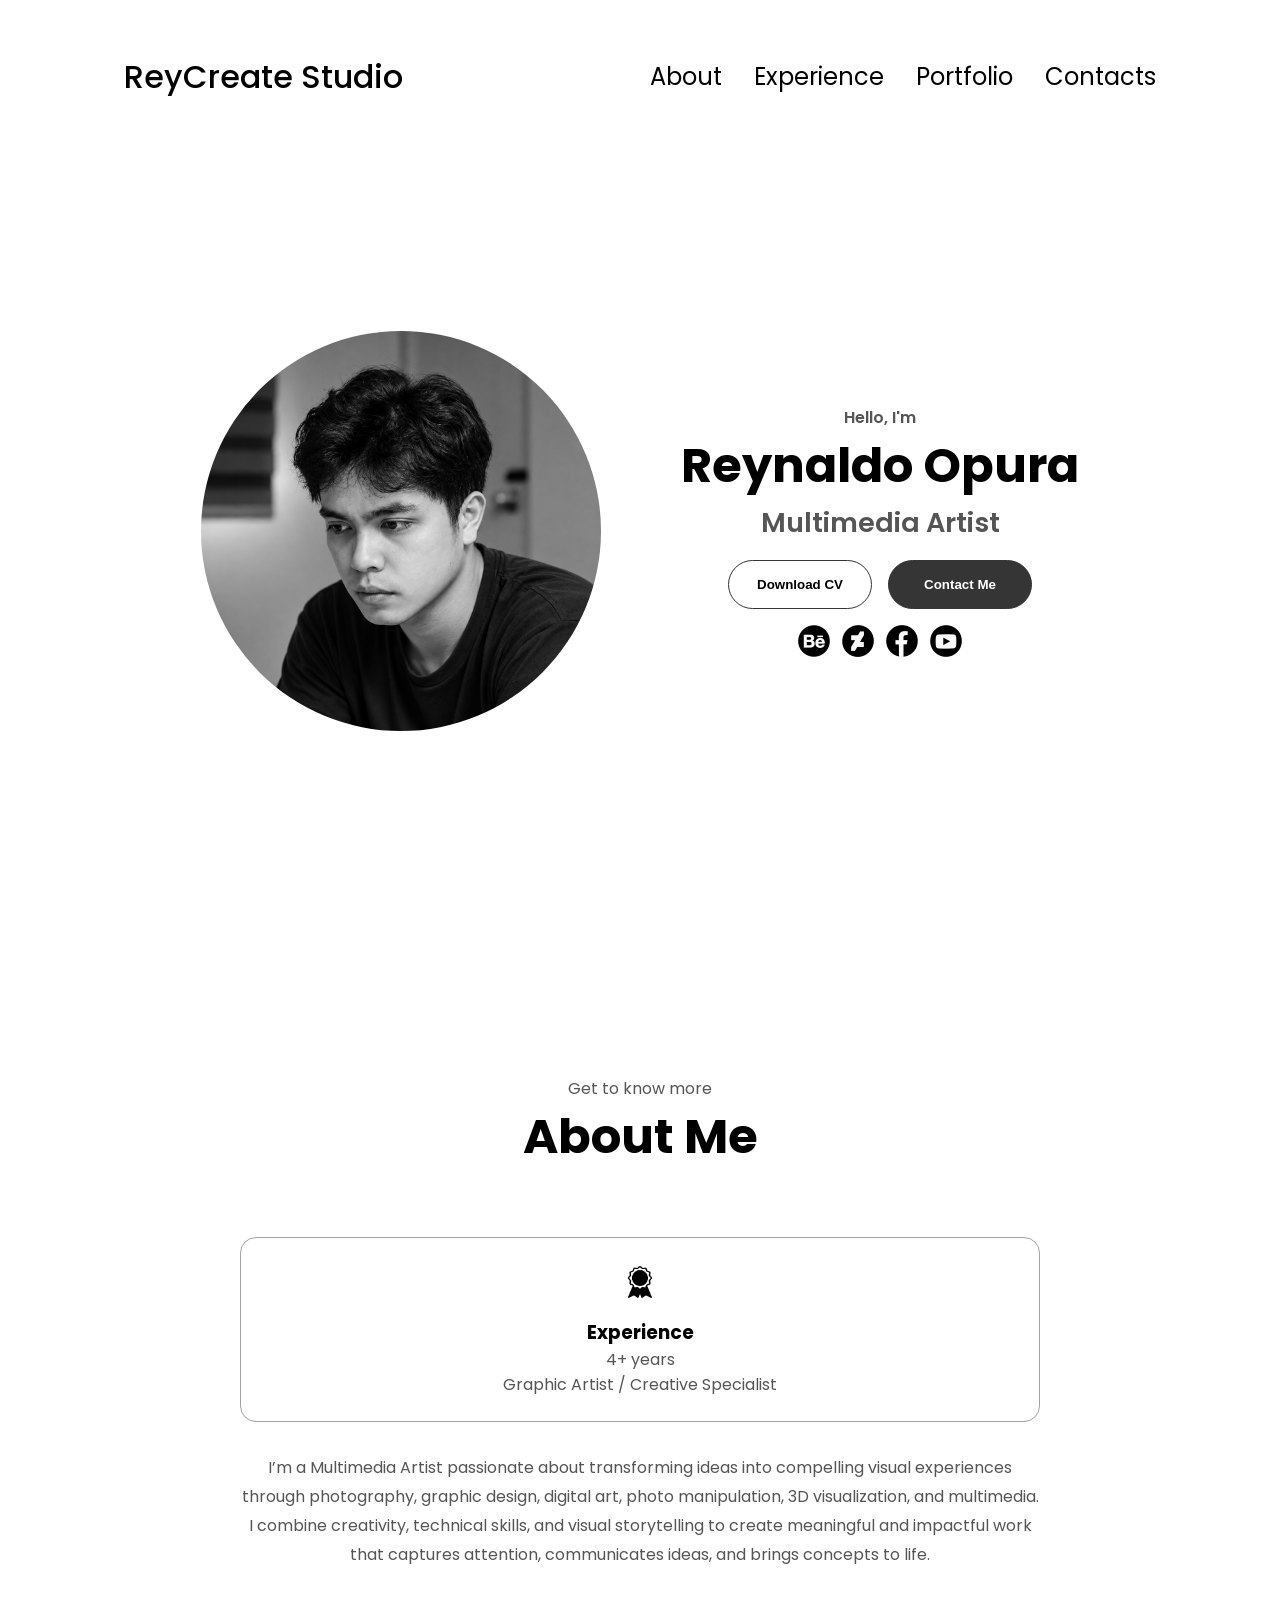
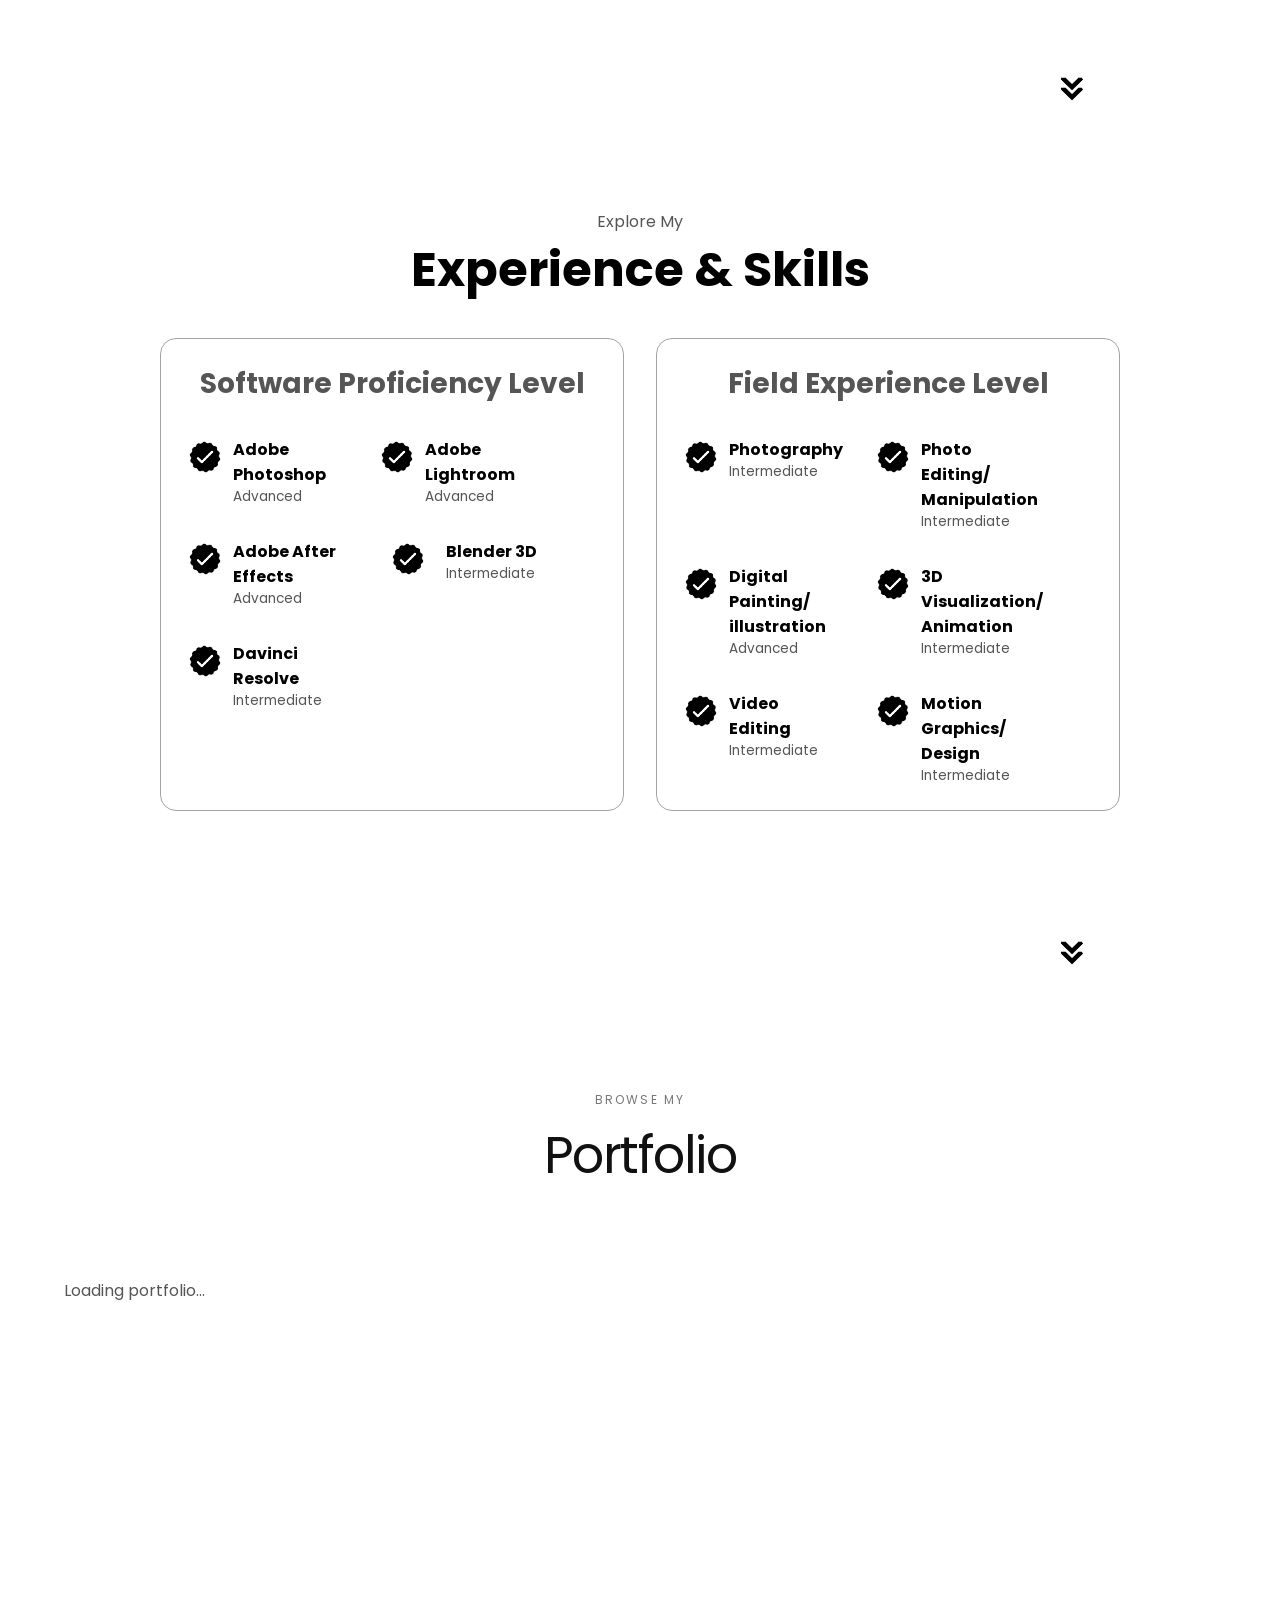
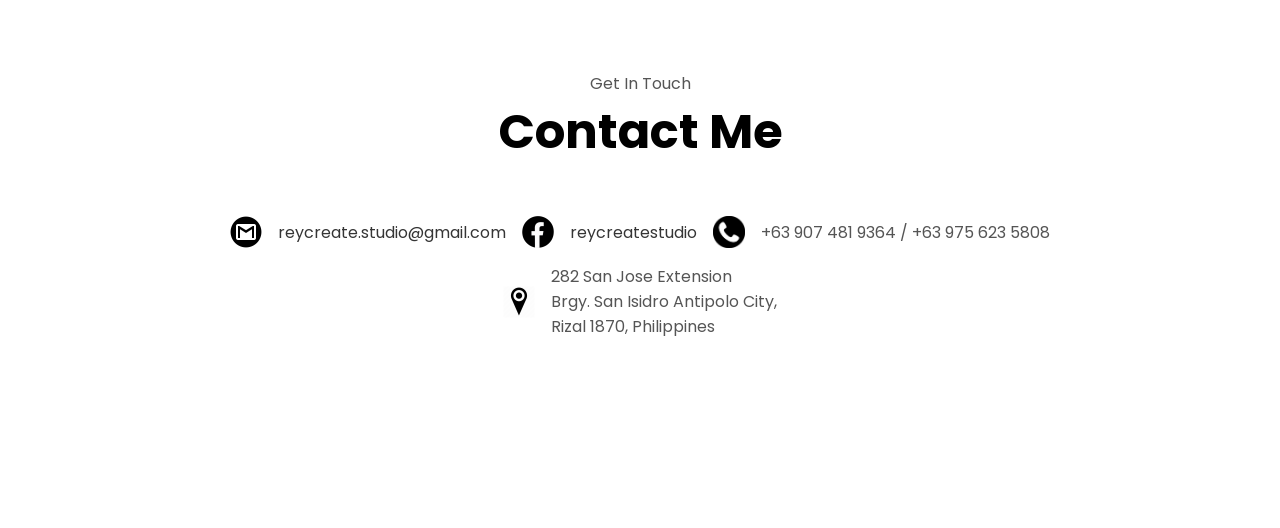
==== index.html @ a1103d97 "update index.html" ====
<!DOCTYPE html><html lang="en"><head>
    <meta charset="UTF-8">
    <meta name="viewport" content="width=device-width, initial-scale=1.0"><title>ReyCreate Studio | Portfolio</title>

<link rel="stylesheet" href="styles.css">
<link rel="stylesheet" href="mediaqueries.css">

</head><body><!-- =========================
     DESKTOP NAVIGATION
     ========================= -->
<nav id="desktop-nav" class="fade-in">

    <div class="logo">ReyCreate Studio</div>

    <div>
        <ul class="nav-links">
            <li><a href="#about">About</a></li>
            <li><a href="#experience">Experience</a></li>
            <li><a href="#portfolio">Portfolio</a></li>
            <li><a href="#contacts">Contacts</a></li>
        </ul>
    </div>

</nav>


<!-- =========================
     MOBILE / HAMBURGER NAV
     ========================= -->
<nav id="hamburger-nav" class="fade-in">

    <div class="logo">ReyCreate Studio</div>

    <div class="hamburger-menu">

        <div class="hamburger-icon" onclick="toggleMenu()">
            <span></span>
            <span></span>
            <span></span>
        </div>

        <div class="menu-links">

            <ul>
                <li>
                    <a href="#about" onclick="toggleMenu()">About</a>
                </li>

                <li>
                    <a href="#experience" onclick="toggleMenu()">Experience</a>
                </li>

                <li>
                    <a href="#portfolio" onclick="toggleMenu()">Portfolio</a>
                </li>

                <li>
                    <a href="#contacts" onclick="toggleMenu()">Contacts</a>
                </li>
            </ul>

        </div>

    </div>

</nav>


<!-- =========================
     PROFILE SECTION
     ========================= -->
<section id="profile" class="fade-in">

    <div class="section__pic-container">

        <img
            src="./Assets/profile-pic3.png"
            alt="Reynaldo Opura Jr. profile picture"
        >

    </div>


    <div class="section__text">

        <p class="section__text__p1">
            Hello, I'm
        </p>

        <h1 class="title">
            Reynaldo Opura
        </h1>

        <p class="section__text__p2">
            Multimedia Artist
        </p>


        <!-- BUTTONS -->
        <div class="btn-container">

            <button
                class="btn btn-color-2"
                onclick="window.open('./Assets/resume-example.pdf', '_blank')"
            >
                Download CV
            </button>

            <button
                class="btn btn-color-1"
                onclick="location.href='#contacts'"
            >
                Contact Me
            </button>

        </div>


        <!-- SOCIAL MEDIA -->
        <div id="socials-container">

            <img
                src="./Assets/behance.png"
                alt="Behance Profile"
                class="icon"
                onclick="window.open('https://www.behance.net/Reycreate', '_blank')"
            >

            <img
                src="./Assets/deviantart.png"
                alt="DeviantArt Profile"
                class="icon"
                onclick="window.open('https://www.deviantart.com/Rey03', '_blank')"
            >

            <img
                src="./Assets/facebook.png"
                alt="Facebook Profile"
                class="icon"
                onclick="window.open('https://www.facebook.com/reycreatephotographycreativedesign/', '_blank')"
            >

            <img
                src="./Assets/youtube.png"
                alt="YouTube Profile"
                class="icon"
                onclick="window.open('https://youtube.com/reycreatearts/', '_blank')"
            >

        </div>

    </div>

</section>


<!-- =========================
     ABOUT SECTION
     ========================= -->
<section id="about" class="fade-in">

    <p class="section__text__p1">
        Get to know more
    </p>

    <h1 class="title">
        About Me
    </h1>


    <div class="about-details-container">

        <!-- EXPERIENCE + SKILLS -->
        <div class="about-containers">

            <!--WORK EXPERIENCE -->
            <div class="details-container">

                <img
                    src="./Assets/experience.png"
                    alt="Experience icon"
                    class="icon"
                >

                <h3>Experience</h3>

                <p>
                    4+ years<br>
                    Graphic Artist / Creative Specialist
                  
                </p>

            </div>


            <!-- SKILLS -->
            <!div class="details-container">

                <!img
                    src="./Assets/education.png"
                    alt="Skills icon"
                    class="icon"
                >

                <!h3></!h3>

                <!p>
                    
                </!p>

            </!div>

        </div>


        <!-- ABOUT DESCRIPTION -->
        <div class="text-container">

            <p>
                I’m a Multimedia Artist passionate about transforming
                ideas into compelling visual experiences through
                photography, graphic design, digital art, photo
                manipulation, 3D visualization, and multimedia.
                I combine creativity, technical skills, and visual
                storytelling to create meaningful and impactful work
                that captures attention, communicates ideas, and brings
                concepts to life.
            </p>

        </div>


    </div>

    <!-- ARROW -->
    <img
        src="./Assets/arrow.png"
        alt="Arrow to next section"
        class="icon arrow"
        onclick="location.href='#experience'"
    >

</section>

<!-- =========================
     EXPERIENCE SECTION
     ========================= -->
<section id="experience" class="fade-in">

    <p class="section__text__p1">Explore My</p>
    <h1 class="title">Experience & Skills </h1>

    <div class="experience-details-container">

        <div class="about-containers">

            <div class="details-container">
                <h2 class="experience-sub-title">
                   Software Proficiency  Level
                </h2>

                <div class="article-container">

                    <article>
                        <img
                            src="./Assets/checkmark.png"
                            alt="Experience icon"
                            class="icon"
                        >

                        <div>
                            <h3>Adobe Photoshop</h3>
                            <p>Advanced</p>
                        </div>
                    </article>

                    <article>
                        <img
                            src="./Assets/checkmark.png"
                            alt="Experience icon"
                            class="icon"
                        >

                        <div>
                            <h3>Adobe Lightroom</h3>
                            <p>Advanced</p>
                        </div>
                    </article>

                    <article>
                        <img
                            src="./Assets/checkmark.png"
                            alt="Experience icon"
                            class="icon"
                        >

                        <div>
                            <h3>Adobe After Effects</h3>
                            <p>Advanced</p>
                        </div>
                    </article>

                    <article>
                        <img
                            src="./Assets/checkmark.png"
                            alt="Experience icon"
                            class="icon"
                        >

                        <div>
                            <h3>Blender 3D</h3>
                            <p>Intermediate</p>
                        </div>
                    </article>

                  <article>
                        <img
                            src="./Assets/checkmark.png"
                            alt="Experience icon"
                            class="icon"
                        >

                        <div>
                            <h3>Davinci Resolve</h3>
                            <p>Intermediate</p>
                        </div>
                    </article>

                </div>
            </div>


            <div class="details-container">
                <h2 class="experience-sub-title">
                    Field Experience Level
                </h2>

                <div class="article-container">

                    <article>
                        <img
                            src="./Assets/checkmark.png"
                            alt="Experience icon"
                            class="icon"
                        >

                        <div>
                            <h3>Photography</h3>
                            <p>Intermediate</p>
                        </div>
                    </article>

                    <article>
                        <img
                            src="./Assets/checkmark.png"
                            alt="Experience icon"
                            class="icon"
                        >

                        <div>
                            <h3>Photo Editing/ Manipulation</h3>
                            <p>Intermediate</p>
                        </div>
                    </article>

                    <article>
                        <img
                            src="./Assets/checkmark.png"
                            alt="Experience icon"
                            class="icon"
                        >

                        <div>
                            <h3>Digital Painting/ illustration</h3>
                            <p>Advanced</p>
                        </div>
                    </article>

                    <article>
                        <img
                            src="./Assets/checkmark.png"
                            alt="Experience icon"
                            class="icon"
                        >

                        <div>
                            <h3>3D Visualization/ Animation</h3>
                            <p>Intermediate</p>
                        </div>
                    </article>
                     <article>
                        <img
                            src="./Assets/checkmark.png"
                            alt="Experience icon"
                            class="icon"
                        >

                        <div>
                            <h3>Video Editing</h3>
                            <p>Intermediate</p>
                        </div>
                    </article>
                    <article>
                        <img
                            src="./Assets/checkmark.png"
                            alt="Experience icon"
                            class="icon"
                        >

                        <div>
                            <h3>Motion Graphics/ Design</h3>
                            <p>Intermediate</p>
                        </div>
                    </article>

                  

                </div>
            </div>

        </div>

    </div>

    <img
        src="./Assets/arrow.png"
        alt="Arrow icon"
        class="icon arrow"
        onclick="location.href='./#portfolio'"
    >

</section>

<!-- =========================
     PORTFOLIO SECTION
     ========================= -->

<section id="portfolio" class="fade-in">

    <p class="section__text__p1">Browse My</p>

    <h1 class="title">Portfolio</h1>

    <div
        id="portfolio-breadcrumb"
        class="portfolio-breadcrumb"
    ></div>

    <button
        id="portfolio-back"
        class="portfolio-back"
        type="button"
        hidden
    >
        ← Back
    </button>

    <div
        id="portfolio-grid"
        class="portfolio-grid"
    >

        <p>Loading portfolio...</p>

    </div>

</section>

<!-- =========================
     CONTACT SECTION
     ========================= -->
<section id="contacts" class="contact-section fade-in">

    <p class="section__text__p1">
        Get In Touch
    </p>

    <h1 class="title">
        Contact Me
    </h1>

    <div class="contact-info-upper-container">

        <div class="contact-info-container">

            <img
                src="./Assets/email.png"
                alt="Email icon"
                class="icon contact-icon"
            >

            <p>
                <a href="reycreate.studio@gmail.com">
                    reycreate.studio@gmail.com
                </a>
            </p>

        </div>


        <div class="contact-info-container">

            <img
                src="./Assets/facebook.png"
                alt="Facebook icon"
                class="icon contact-icon"
            >

            <p>
                <a
                    href="https://www.facebook.com/reycreatephotographycreativedesign/"
                    target="_blank"
                >
                    reycreatestudio
                </a>
            </p>

        </div>

        <div class="contact-info-container">

            <img
                src="./Assets/telephone.png"
                alt="Phone icon"
                class="icon contact-icon"
            >

            <p> +63 907 481 9364 / +63 975 623 5808 </p>

        </div>
        <div class="contact-info-container">

            <img
                src="./Assets/location.png"
                alt="location icon"
                class="icon contact-icon"
            >

            <p> 282 San Jose Extension <br/> Brgy. San Isidro Antipolo City,<br/>
                Rizal 1870, Philippines </p>

        </div>

    </div>

</section>

<!-- =========================
     PORTFOLIO LIGHTBOX
     ========================= -->
<div id="portfolio-lightbox" class="portfolio-lightbox">
   <button
    class="lightbox-close"
    aria-label="Close"
    onclick="closeLightbox()">
    &times;
</button>

<button
    class="lightbox-prev"
    aria-label="Previous image"
    onclick="changeLightboxImage(-1)">
    &#10094;
</button>

<div class="lightbox-content">

    <img
        id="lightbox-image"
        src=""
        alt=""
    >

    <div class="lightbox-caption">

        <h3 id="lightbox-title"></h3>

        <p id="lightbox-description"></p>

    </div>

</div>

<button
    class="lightbox-next"
    aria-label="Next image"
    onclick="changeLightboxImage(1)">
    &#10095;
</button>

</div>    
  

<script src="script.js"></script>
<script type="module" src="./portfolio.js"></script>


</body></html>
---- styles.css ----
/* =========================================================
   REYCREATE STUDIO
   MAIN STYLESHEET
   MINIMALIST PHOTOGRAPHY PORTFOLIO
   ========================================================= */


/* =========================================================
   GENERAL
   ========================================================= */

@import url('https://fonts.googleapis.com/css2?family=Poppins:wght@300;400;500;500;600&display=swap');

* {
    margin: 0;
    padding: 0;
    box-sizing: border-box;
}

html {
    scroll-behavior: smooth;
}

body {
    font-family: "Poppins", sans-serif;
    background: #ffffff;
    color: #000000;
}

body.lightbox-open {
    overflow: hidden;
}

p {
    color: rgb(85, 85, 85);
}

a {
    color: #000000;
    text-decoration: none;
}

a:hover {
    color: grey;
    text-decoration: underline;
    text-underline-offset: 0.5rem;
    text-decoration-color: rgb(181, 181, 181);
}

a,
.btn {
    transition: all 300ms ease;
}


/* =========================================================
   NAVIGATION
   ========================================================= */

nav,
.nav-links {
    display: flex;
}

nav {
    justify-content: space-around;
    align-items: center;
    height: 17vh;
}

.logo {
    font-size: 2rem;
    font-weight: 500;
    cursor: default;
}

.nav-links {
    gap: 2rem;
    list-style: none;
    font-size: 1.5rem;
}


/* =========================================================
   HAMBURGER NAVIGATION
   ========================================================= */

#hamburger-nav {
    display: none;
}

.hamburger-menu {
    position: relative;
    display: inline-block;
}

.hamburger-icon {
    display: flex;
    flex-direction: column;
    justify-content: space-between;

    width: 30px;
    height: 24px;

    cursor: pointer;
}

.hamburger-icon span {
    width: 100%;
    height: 2px;

    background-color: #000000;

    transition: all 0.3s ease-in-out;
}


/* =========================================================
   HAMBURGER MENU
   ========================================================= */

.menu-links {
    position: absolute;

    top: 100%;
    right: 0;

    width: 200px;
    max-height: 0;

    overflow: hidden;

    background-color: #ffffff;

    border-radius: 10px;

    transition: max-height 0.3s ease-in-out;

    z-index: 1000;
}

.menu-links.open {
    max-height: 400px;
}

.menu-links ul {
    list-style: none;

    margin: 0;
    padding: 10px 0;
}

.menu-links li {
    list-style: none;
}

.menu-links a {
    display: block;

    padding: 12px 20px;

    text-align: center;

    font-size: 1.2rem;

    color: #000000;
}

.menu-links a:hover {
    background-color: rgb(245, 245, 245);
}


/* =========================================================
   HAMBURGER ANIMATION
   ========================================================= */

.hamburger-icon.open span:first-child {
    transform: rotate(45deg) translate(7px, 7px);
}

.hamburger-icon.open span:nth-child(2) {
    opacity: 0;
}

.hamburger-icon.open span:last-child {
    transform: rotate(-45deg) translate(7px, -7px);
}


/* =========================================================
   SECTIONS
   ========================================================= */

section {
    position: relative;

    padding-top: 4vh;

    min-height: 96vh;

    margin: 0 10rem;

    box-sizing: border-box;
}


/* =========================================================
   PROFILE
   ========================================================= */

#profile {
    display: flex;

    justify-content: center;
    align-items: center;

    gap: 5rem;

    min-height: 80vh;
}

.section__pic-container {
    display: flex;

    align-items: center;
    justify-content: center;
}

.section__pic-container img {
    width: 400px;
    height: 400px;

    object-fit: cover;

    border-radius: 50%;
}

.section__text {
    align-self: center;

    text-align: center;
}

.section__text p {
    font-weight: 600;
}

.section__text__p1 {
    text-align: center;
}

.section__text__p2 {
    font-size: 1.7rem;

    margin-bottom: 1rem;
}

.title {
    font-size: 3rem;

    text-align: center;
}


/* =========================================================
   BUTTONS
   ========================================================= */

.btn-container {
    display: flex;

    justify-content: center;

    gap: 1rem;

    margin-top: 1rem;
}

.btn {
    font-weight: 600;

    padding: 1rem;

    width: 9rem;

    border-radius: 2rem;

    cursor: pointer;

    border: rgb(53, 53, 53) 0.1rem solid;

    transition: all 300ms ease;
}

.btn-color-1 {
    background: rgb(53, 53, 53);

    color: #ffffff;
}

.btn-color-1:hover {
    background: #000000;
}

.btn-color-2 {
    background: #ffffff;

    color: #000000;
}

.btn-color-2:hover {
    background: rgb(53, 53, 53);

    color: #ffffff;

    border-color: rgb(53, 53, 53);
}


/* =========================================================
   SOCIAL MEDIA
   ========================================================= */

#socials-container {
    display: flex;

    justify-content: center;
    align-items: center;

    gap: 0.75rem;

    margin-top: 1rem;
}

#socials-container .icon {
    cursor: pointer;

    transition:
        transform 0.3s ease,
        opacity 0.3s ease;
}

#socials-container .icon:hover {
    transform: scale(1.15);

    opacity: 0.7;
}

.icon {
    cursor: pointer;

    height: 2rem;

    width: auto;
}


/* =========================================================
   ABOUT
   ========================================================= */

#about {
    display: flex;

    flex-direction: column;

    justify-content: center;

    min-height: 96vh;
}

.about-details-container {
    display: flex;

    justify-content: center;

    flex-direction: column;

    max-width: 900px;

    margin: 2rem auto 0;
}

.about-containers {
    display: flex;

    gap: 2rem;

    margin-top: 2rem;
    margin-bottom: 2rem;
}


/* =========================================================
   ABOUT CARDS
   ========================================================= */

.details-container {
    flex: 1;

    padding: 1.5rem;

    background: #ffffff;

    border: 0.1rem solid rgb(163, 163, 163);

    border-radius: 1rem;

    text-align: center;

    transition: transform 0.3s ease;
}

.details-container:hover {
    transform: translateY(-5px);
}


/* =========================================================
   ABOUT ICONS
   ========================================================= */

.about-containers
.details-container
.icon {
    display: block;

    width: 2.5rem;
    height: 2.5rem;

    object-fit: contain;

    margin: 0 auto 1rem;
}


/* =========================================================
   ABOUT TEXT
   ========================================================= */

.text-container {
    text-align: center;

    line-height: 1.8;

    max-width: 800px;

    margin: 0 auto;
}


/* =========================================================
   ARROW
   ========================================================= */

.arrow {
    position: absolute;

    right: 2rem;
    bottom: 2rem;
}


/* =========================================================
   SCROLL FADE-IN
   ========================================================= */

.fade-in {
    opacity: 0;

    transform: translateY(30px);

    transition:
        opacity 0.8s ease,
        transform 0.8s ease;
}

.fade-in.show {
    opacity: 1;

    transform: translateY(0);
}


/* =========================================================
   PORTFOLIO
   ========================================================= */

#portfolio {
    position: relative;

    width: 100%;
    max-width: 1200px;

    min-height: auto;

    margin: 0 auto;

    padding:
        90px
        24px
        120px;
}


/* =========================================================
   PORTFOLIO TITLE
   ========================================================= */

#portfolio .section__text__p1 {
    margin-bottom: 8px;

    font-size: 0.75rem;
    font-weight: 400;

    letter-spacing: 0.18em;

    text-transform: uppercase;

    color: #777777;

    text-align: center;
}

#portfolio .title {
    margin-bottom: 35px;

    font-size: clamp(2rem, 5vw, 3.2rem);

    font-weight: 400;

    letter-spacing: -0.03em;

    color: #111111;

    text-align: center;
}


/* =========================================================
   BREADCRUMB
   ========================================================= */

.portfolio-breadcrumb {
    display: flex;

    justify-content: center;
    align-items: center;

    flex-wrap: wrap;

    gap: 8px;

    width: 100%;

    min-height: 24px;

    margin: 0 auto 25px;

    font-size: 0.72rem;

    font-weight: 400;

    letter-spacing: 0.08em;

    text-transform: uppercase;

    color: #888888;

    text-align: center;
}

.portfolio-breadcrumb button {
    padding: 0;

    border: none;

    background: transparent;

    font-family: inherit;

    font-size: inherit;

    color: #888888;

    cursor: pointer;

    transition: color 0.25s ease;
}

.portfolio-breadcrumb button:hover {
    color: #111111;
}

.portfolio-breadcrumb-item {
    color: #888888;
}

.portfolio-breadcrumb-item.active {
    color: #111111;
}

.portfolio-breadcrumb-separator {
    color: #cccccc;
}


/* =========================================================
   BACK BUTTON
   ========================================================= */

.portfolio-back {
    display: block;

    margin: 0 auto 30px;

    padding: 0;

    border: none;

    background: transparent;

    font-family: inherit;

    font-size: 0.75rem;

    font-weight: 400;

    letter-spacing: 0.08em;

    text-transform: uppercase;

    color: #555555;

    cursor: pointer;

    transition:
        color 0.25s ease,
        transform 0.25s ease;
}

.portfolio-back:hover {
    color: #111111;

    transform: translateX(-4px);
}

.portfolio-back[hidden] {
    display: none;
}


/* =========================================================
   PORTFOLIO GRID CONTAINER
   ========================================================= */

#portfolio-grid {
    width: 100%;

    min-height: 100px;
}


/* =========================================================
   CATEGORY GRID
   ========================================================= */

.portfolio-category-view {
    display: grid;

    grid-template-columns:
        repeat(2, minmax(0, 1fr));

    gap: 24px;

    width: 100%;
}


/* =========================================================
   CATEGORY CARD
   ========================================================= */

.portfolio-category-card {
    position: relative;

    width: 100%;

    overflow: hidden;

    background: #f3f3f3;

    cursor: pointer;

    outline: none;
}

.portfolio-category-card:focus-visible {
    outline: 2px solid #111111;

    outline-offset: 4px;
}


/* =========================================================
   CATEGORY IMAGE
   ========================================================= */

.portfolio-category-image {
    position: relative;

    width: 100%;

    aspect-ratio: 4 / 3;

    overflow: hidden;

    background: #f2f2f2;
}

.portfolio-category-image img {
    display: block;

    width: 100%;
    height: 100%;

    object-fit: cover;

    transition:
        transform 0.7s cubic-bezier(0.2, 0.65, 0.3, 1);
}

.portfolio-category-card:hover
.portfolio-category-image img {
    transform: scale(1.035);
}


/* =========================================================
   CATEGORY OVERLAY
   ========================================================= */

.portfolio-category-overlay {
    position: absolute;

    inset: 0;

    background:
        linear-gradient(
            to top,
            rgba(0, 0, 0, 0.65),
            rgba(0, 0, 0, 0.08) 60%,
            transparent
        );

    pointer-events: none;
}


/* =========================================================
   CATEGORY INFORMATION
   ========================================================= */

.portfolio-category-info {
    position: absolute;

    left: 0;
    right: 0;
    bottom: 0;

    padding: 25px;

    color: #ffffff;

    z-index: 2;
}

.portfolio-category-info h2 {
    margin: 0 0 6px;

    font-size:
        clamp(
            1.25rem,
            2.5vw,
            1.7rem
        );

    font-weight: 400;

    line-height: 1.2;

    letter-spacing: -0.02em;

    color: #ffffff;
}

.portfolio-category-info p {
    max-width: 600px;

    margin: 0 0 7px;

    font-size: 0.78rem;

    font-weight: 300;

    line-height: 1.5;

    color: rgba(255,255,255,0.88);
}

.portfolio-category-count {
    display: inline-block;

    font-size: 0.65rem;

    font-weight: 400;

    letter-spacing: 0.1em;

    text-transform: uppercase;

    color: rgba(255,255,255,0.75);
}


/* =========================================================
   SUBCATEGORY
   ========================================================= */

.portfolio-subcategories {
    display: grid;

    grid-template-columns:
        repeat(2, minmax(0, 1fr));

    gap: 20px;

    margin-bottom: 35px;
}

.portfolio-subcategories
.portfolio-category-image {
    aspect-ratio: 4 / 3;
}

.portfolio-subcategories
.portfolio-category-info {
    padding: 20px;
}

.portfolio-subcategories
.portfolio-category-info h2 {
    font-size: 1.2rem;
}


/* =========================================================
   PHOTO GALLERY
   ========================================================= */

.portfolio-photo-grid {
    display: grid;

    grid-template-columns:
        repeat(2, minmax(0, 1fr));

    gap: 22px;

    width: 100%;
}


/* =========================================================
   PHOTO CARD
   ========================================================= */

.portfolio-photo-card {
    position: relative;

    width: 100%;

    cursor: pointer;

    outline: none;
}

.portfolio-photo-card:focus-visible {
    outline: 2px solid #111111;

    outline-offset: 5px;
}


/* =========================================================
   PHOTO IMAGE
   ========================================================= */

.portfolio-photo-image {
    width: 100%;

    overflow: hidden;

    background: #f3f3f3;
}

.portfolio-photo-image img {
    display: block;

    width: 100%;

    height: auto;

    object-fit: contain;

    transition:
        transform 0.65s cubic-bezier(0.2, 0.65, 0.3, 1),
        opacity 0.3s ease;
}

.portfolio-photo-card:hover
.portfolio-photo-image img {
    transform: scale(1.018);
}


/* =========================================================
   PHOTO INFORMATION
   ========================================================= */

.portfolio-photo-info {
    padding: 12px 2px 8px;
}

.portfolio-photo-info h3 {
    margin: 0 0 4px;

    font-size: 0.88rem;

    font-weight: 400;

    line-height: 1.4;

    color: #222222;
}

.portfolio-photo-info p {
    margin: 0;

    font-size: 0.72rem;

    font-weight: 300;

    line-height: 1.5;

    color: #777777;
}


/* =========================================================
   PORTFOLIO VIEW ANIMATION
   ========================================================= */

.portfolio-view-enter {
    animation:
        portfolioFadeIn
        0.45s
        ease
        both;
}

@keyframes portfolioFadeIn {

    from {
        opacity: 0;

        transform: translateY(12px);
    }

    to {
        opacity: 1;

        transform: translateY(0);
    }
}


/* =========================================================
   LOADING
   ========================================================= */

.portfolio-loading {
    display: flex;

    align-items: center;
    justify-content: center;

    gap: 7px;

    min-height: 150px;
}

.portfolio-loading span {
    display: block;

    width: 5px;
    height: 5px;

    border-radius: 50%;

    background: #777777;

    animation:
        portfolioLoading
        1.2s
        infinite
        ease-in-out;
}

.portfolio-loading span:nth-child(1) {
    animation-delay: 0s;
}

.portfolio-loading span:nth-child(2) {
    animation-delay: 0.15s;
}

.portfolio-loading span:nth-child(3) {
    animation-delay: 0.3s;
}

@keyframes portfolioLoading {

    0%,
    60%,
    100% {
        opacity: 0.25;

        transform: translateY(0);
    }

    30% {
        opacity: 1;

        transform: translateY(-4px);
    }
}


/* =========================================================
   EMPTY / ERROR
   ========================================================= */

.portfolio-empty,
.portfolio-error {
    display: flex;

    align-items: center;
    justify-content: center;

    min-height: 160px;

    padding: 30px;

    border-top: 1px solid #eeeeee;

    border-bottom: 1px solid #eeeeee;

    text-align: center;

    color: #888888;
}

.portfolio-empty p,
.portfolio-error p {
    margin: 0;

    font-size: 0.8rem;

    font-weight: 300;

    color: #888888;
}


/* =========================================================
   IMAGE PLACEHOLDER
   ========================================================= */

.portfolio-image-placeholder {
    display: flex;

    align-items: center;
    justify-content: center;

    width: 100%;

    min-height: 180px;

    background: #f3f3f3;

    color: #999999;

    font-size: 0.7rem;

    letter-spacing: 0.1em;

    text-transform: uppercase;

    text-align: center;
}


/* =========================================================
   LIGHTBOX
   ========================================================= */

.portfolio-lightbox {
    position: fixed;

    inset: 0;

    z-index: 9999;

    display: flex;

    align-items: center;
    justify-content: center;

    padding: 25px;

    background: rgba(10,10,10,0.96);

    opacity: 0;

    visibility: hidden;

    pointer-events: none;

    transition:
        opacity 0.3s ease,
        visibility 0.3s ease;
}

.portfolio-lightbox.active {
    opacity: 1;

    visibility: visible;

    pointer-events: auto;
}


/* =========================================================
   LIGHTBOX CONTENT
   ========================================================= */

.portfolio-lightbox .lightbox-content {
    position: relative;

    display: flex;

    flex-direction: column;

    align-items: center;
    justify-content: center;

    width: min(1100px, 90vw);

    max-height: 92vh;

    overflow: hidden;
}

#lightbox-image {
    display: block;

    width: auto;

    max-width: 100%;

    max-height: 78vh;

    object-fit: contain;

    will-change:
        transform,
        opacity;

    user-select: none;

    -webkit-user-drag: none;
}


/* =========================================================
   LIGHTBOX CAPTION
   ========================================================= */

.lightbox-caption {
    width: 100%;

    padding: 15px 20px 0;

    text-align: center;

    color: #ffffff;
}

.lightbox-caption h3 {
    margin: 0 0 5px;

    font-size: 0.95rem;

    font-weight: 400;

    color: #ffffff;
}

.lightbox-caption p {
    max-width: 650px;

    margin: 0 auto;

    font-size: 0.72rem;

    font-weight: 300;

    line-height: 1.5;

    color: rgba(255,255,255,0.7);
}


/* =========================================================
   LIGHTBOX BUTTONS
   ========================================================= */

.lightbox-close,
.lightbox-prev,
.lightbox-next {
    position: fixed;

    z-index: 10001;

    display: flex;

    align-items: center;
    justify-content: center;

    border: none;

    background: transparent;

    color: #ffffff;

    cursor: pointer;

    transition:
        opacity 0.25s ease,
        transform 0.25s ease;
}

.lightbox-close:hover,
.lightbox-prev:hover,
.lightbox-next:hover {
    opacity: 0.6;
}


/* =========================================================
   LIGHTBOX CLOSE
   ========================================================= */

.lightbox-close {
    top: 18px;

    right: 22px;

    width: 45px;
    height: 45px;

    font-size: 2rem;

    font-weight: 200;

    line-height: 1;
}

.lightbox-close:hover {
    transform: rotate(90deg);
}


/* =========================================================
   LIGHTBOX PREVIOUS / NEXT
   ========================================================= */

.lightbox-prev,
.lightbox-next {
    top: 50%;

    width: 50px;
    height: 60px;

    margin-top: -30px;

    font-size: 2rem;

    font-weight: 200;
}

.lightbox-prev {
    left: 15px;
}

.lightbox-next {
    right: 15px;
}

.lightbox-prev:hover {
    transform: translateX(-4px);
}

.lightbox-next:hover {
    transform: translateX(4px);
}


/* =========================================================
   LIGHTBOX SLIDE ANIMATIONS
   ========================================================= */

#lightbox-image.slide-out-left {
    animation:
        lightboxSlideOutLeft
        0.18s
        ease
        forwards;
}

#lightbox-image.slide-out-right {
    animation:
        lightboxSlideOutRight
        0.18s
        ease
        forwards;
}

#lightbox-image.slide-in-right {
    animation:
        lightboxSlideInRight
        0.35s
        ease
        forwards;
}

#lightbox-image.slide-in-left {
    animation:
        lightboxSlideInLeft
        0.35s
        ease
        forwards;
}


@keyframes lightboxSlideOutLeft {

    from {
        transform: translateX(0);

        opacity: 1;
    }

    to {
        transform: translateX(-100%);

        opacity: 0;
    }
}

@keyframes lightboxSlideOutRight {

    from {
        transform: translateX(0);

        opacity: 1;
    }

    to {
        transform: translateX(100%);

        opacity: 0;
    }
}

@keyframes lightboxSlideInRight {

    from {
        transform: translateX(100%);

        opacity: 0;
    }

    to {
        transform: translateX(0);

        opacity: 1;
    }
}

@keyframes lightboxSlideInLeft {

    from {
        transform: translateX(-100%);

        opacity: 0;
    }

    to {
        transform: translateX(0);

        opacity: 1;
    }
}


/* =========================================================
   EXPERIENCE
   ========================================================= */

#experience {
    position: relative;

    padding-top: 8vh;
    padding-bottom: 8vh;
}

.experience-details-container {
    display: flex;

    justify-content: center;

    flex-direction: column;
}

.experience-sub-title {
    color: rgb(85, 85, 85);

    font-size: 1.75rem;

    margin-bottom: 2rem;
}

.article-container {
    display: flex;

    text-align: initial;

    flex-wrap: wrap;

    flex-direction: row;

    gap: 2rem;
}

article {
    display: flex;

    width: 10rem;

    justify-content: space-around;

    gap: 0.5rem;
}

article .icon {
    cursor: default;

    position: relative;
}

article h3 {
    font-size: 1rem;
}

article p {
    font-size: 0.85rem;
}


/* =========================================================
   CONTACT
   ========================================================= */

#contacts {
    min-height: 70vh;

    display: flex;

    flex-direction: column;

    justify-content: center;
    align-items: center;

    padding:
        8vh
        1rem;
}

.contact-info-upper-container {
    display: flex;

    justify-content: center;
    align-items: center;

    flex-wrap: wrap;

    gap: 1rem;

    background: #ffffff;

    padding: 1rem 2rem;

    margin-top: 2rem;
}

.contact-info-container {
    display: flex;

    align-items: center;

    justify-content: left;

    gap: 1rem;
}

.contact-info-container p {
    font-size: 1rem;
}

.contact-info-container a {
    color: rgb(53, 53, 53);

    text-decoration: none;
}

.contact-info-container a:hover {
    text-decoration: underline;
}

.contact-icon {
    height: 2rem;

    width: 2rem;
}


/* =========================================================
   TABLET
   ========================================================= */

@media screen and (max-width: 1100px) {

    section {
        margin: 0 5rem;
    }

    #portfolio {
        margin: 0 auto;
    }
}


/* =========================================================
   PORTFOLIO TABLET
   ========================================================= */

@media screen and (max-width: 900px) {

    #portfolio {
        padding:
            70px
            20px
            100px;
    }

    .portfolio-category-view {
        gap: 18px;
    }

    .portfolio-photo-grid {
        gap: 18px;
    }

    .portfolio-category-info {
        padding: 20px;
    }
}


/* =========================================================
   MOBILE
   ========================================================= */

@media screen and (max-width: 600px) {

    section {
        margin: 0 1.5rem;
    }


    /* -------------------------
       PROFILE
       ------------------------- */

    #profile {
        flex-direction: column;

        gap: 2rem;

        min-height: 85vh;
    }

    .section__pic-container img {
        width: 280px;
        height: 280px;
    }

    .section__text__p2 {
        font-size: 1.25rem;
    }

    .title {
        font-size: 2.2rem;
    }


    /* -------------------------
       ABOUT
       ------------------------- */

    .about-containers {
        flex-direction: column;

        gap: 1rem;
    }


    /* -------------------------
       EXPERIENCE
       ------------------------- */

    #experience {
        padding-top: 8vh;

        padding-bottom: 8vh;
    }

    .experience-sub-title {
        font-size: 1.4rem;
    }

    .article-container {
        gap: 1.5rem;
    }

    article {
        width: 100%;
    }


    /* -------------------------
       CONTACT
       ------------------------- */

    .contact-info-upper-container {
        width: 100%;

        padding: 1rem;

        flex-direction: column;
    }

    .contact-info-container {
        width: 100%;
    }


    /* -------------------------
       PORTFOLIO
       ------------------------- */

    #portfolio {
        padding:
            60px
            15px
            80px;
    }

    #portfolio .section__text__p1 {
        font-size: 0.68rem;
    }

    #portfolio .title {
        margin-bottom: 28px;

        font-size: 2rem;
    }


    /* Breadcrumb */

    .portfolio-breadcrumb {
        gap: 6px;

        margin-bottom: 18px;

        font-size: 0.62rem;
    }


    /* Back */

    .portfolio-back {
        margin-bottom: 22px;

        font-size: 0.68rem;
    }


    /* Categories */

    .portfolio-category-view {
        grid-template-columns: 1fr;

        gap: 16px;
    }

    .portfolio-category-image {
        aspect-ratio: 4 / 3;
    }

    .portfolio-category-info {
        padding: 18px;
    }

    .portfolio-category-info h2 {
        font-size: 1.25rem;
    }

    .portfolio-category-info p {
        font-size: 0.72rem;
    }


    /* Subcategories */

    .portfolio-subcategories {
        grid-template-columns: 1fr;

        gap: 16px;

        margin-bottom: 25px;
    }


    /* Photos */

    .portfolio-photo-grid {
        grid-template-columns: 1fr;

        gap: 25px;
    }

    .portfolio-photo-info {
        padding-top: 10px;
    }


    /* -------------------------
       LIGHTBOX
       ------------------------- */

    .portfolio-lightbox {
        padding: 15px;
    }

    .portfolio-lightbox .lightbox-content {
        width: 100%;
    }

    #lightbox-image {
        max-width: 100%;

        max-height: 72vh;
    }

    .lightbox-caption {
        padding:
            12px
            35px
            0;
    }

    .lightbox-caption h3 {
        font-size: 0.85rem;
    }

    .lightbox-caption p {
        font-size: 0.68rem;
    }


    /* Arrows */

    .lightbox-prev,
    .lightbox-next {
        width: 38px;

        height: 45px;

        font-size: 1.5rem;
    }

    .lightbox-prev {
        left: 3px;
    }

    .lightbox-next {
        right: 3px;
    }


    /* Close */

    .lightbox-close {
        top: 8px;

        right: 8px;

        width: 40px;
        height: 40px;

        font-size: 1.8rem;
    }
}


/* =========================================================
   SMALL PHONES
   ========================================================= */

@media screen and (max-width: 380px) {

    section {
        margin: 0 1rem;
    }

    #portfolio {
        padding-left: 12px;

        padding-right: 12px;
    }

    #portfolio .title {
        font-size: 1.8rem;
    }

    .portfolio-category-info {
        padding: 16px;
    }

    .portfolio-category-info h2 {
        font-size: 1.15rem;
    }

    .portfolio-photo-grid {
        gap: 20px;
    }
}


/* =========================================================
   REDUCED MOTION
   ========================================================= */

@media (prefers-reduced-motion: reduce) {

    *,
    *::before,
    *::after {
        scroll-behavior: auto !important;
    }

    .portfolio-category-image img,
    .portfolio-photo-image img,
    .portfolio-breadcrumb button,
    .portfolio-back,
    .portfolio-lightbox,
    .lightbox-close,
    .lightbox-prev,
    .lightbox-next {
        transition: none;
    }

    .portfolio-view-enter {
        animation: none;
    }

    #lightbox-image.slide-out-left,
    #lightbox-image.slide-out-right,
    #lightbox-image.slide-in-right,
    #lightbox-image.slide-in-left {
        animation: none;
    }

    .portfolio-loading span {
        animation: none;
    }
}
---- mediaqueries.css ----
/* =========================
   TABLET / MOBILE
   ========================= */

@media screen and (max-width: 1200px) {

    /* Hide desktop navigation */
    #desktop-nav {
        display: none;
    }

    /* Show hamburger navigation */
    #hamburger-nav {
        display: flex;
    }

    nav {
        height: 17vh;
    }

    .hamburger-menu {
        position: relative;
    }
}


/* =========================
   MOBILE
   ========================= */

@media screen and (max-width: flex) {

    nav {
        height: 17vh;
    }

    .logo {
        font-size: 1.5rem;
    }

    .hamburger-icon {
        width: 25px;
        height: 20px;
    }

    .menu-links a {
        font-size: 1.2rem;
    }
}
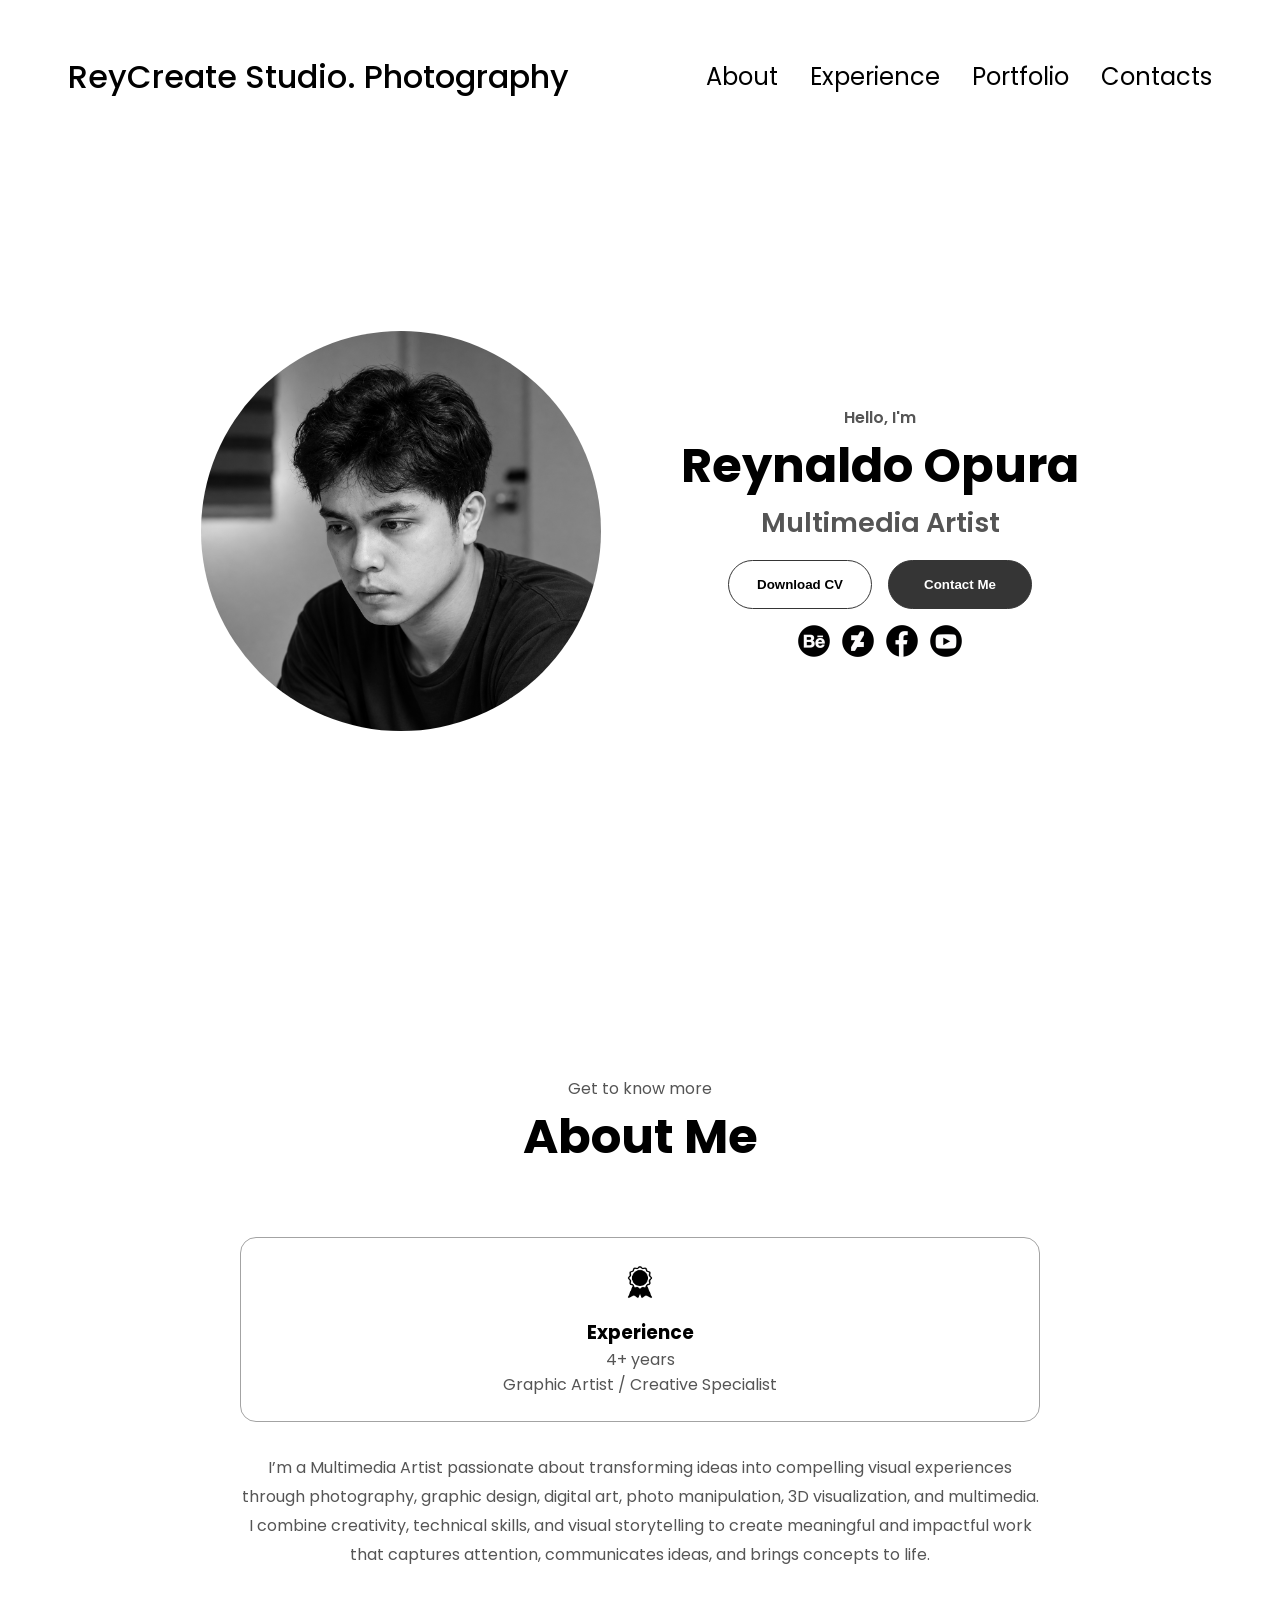
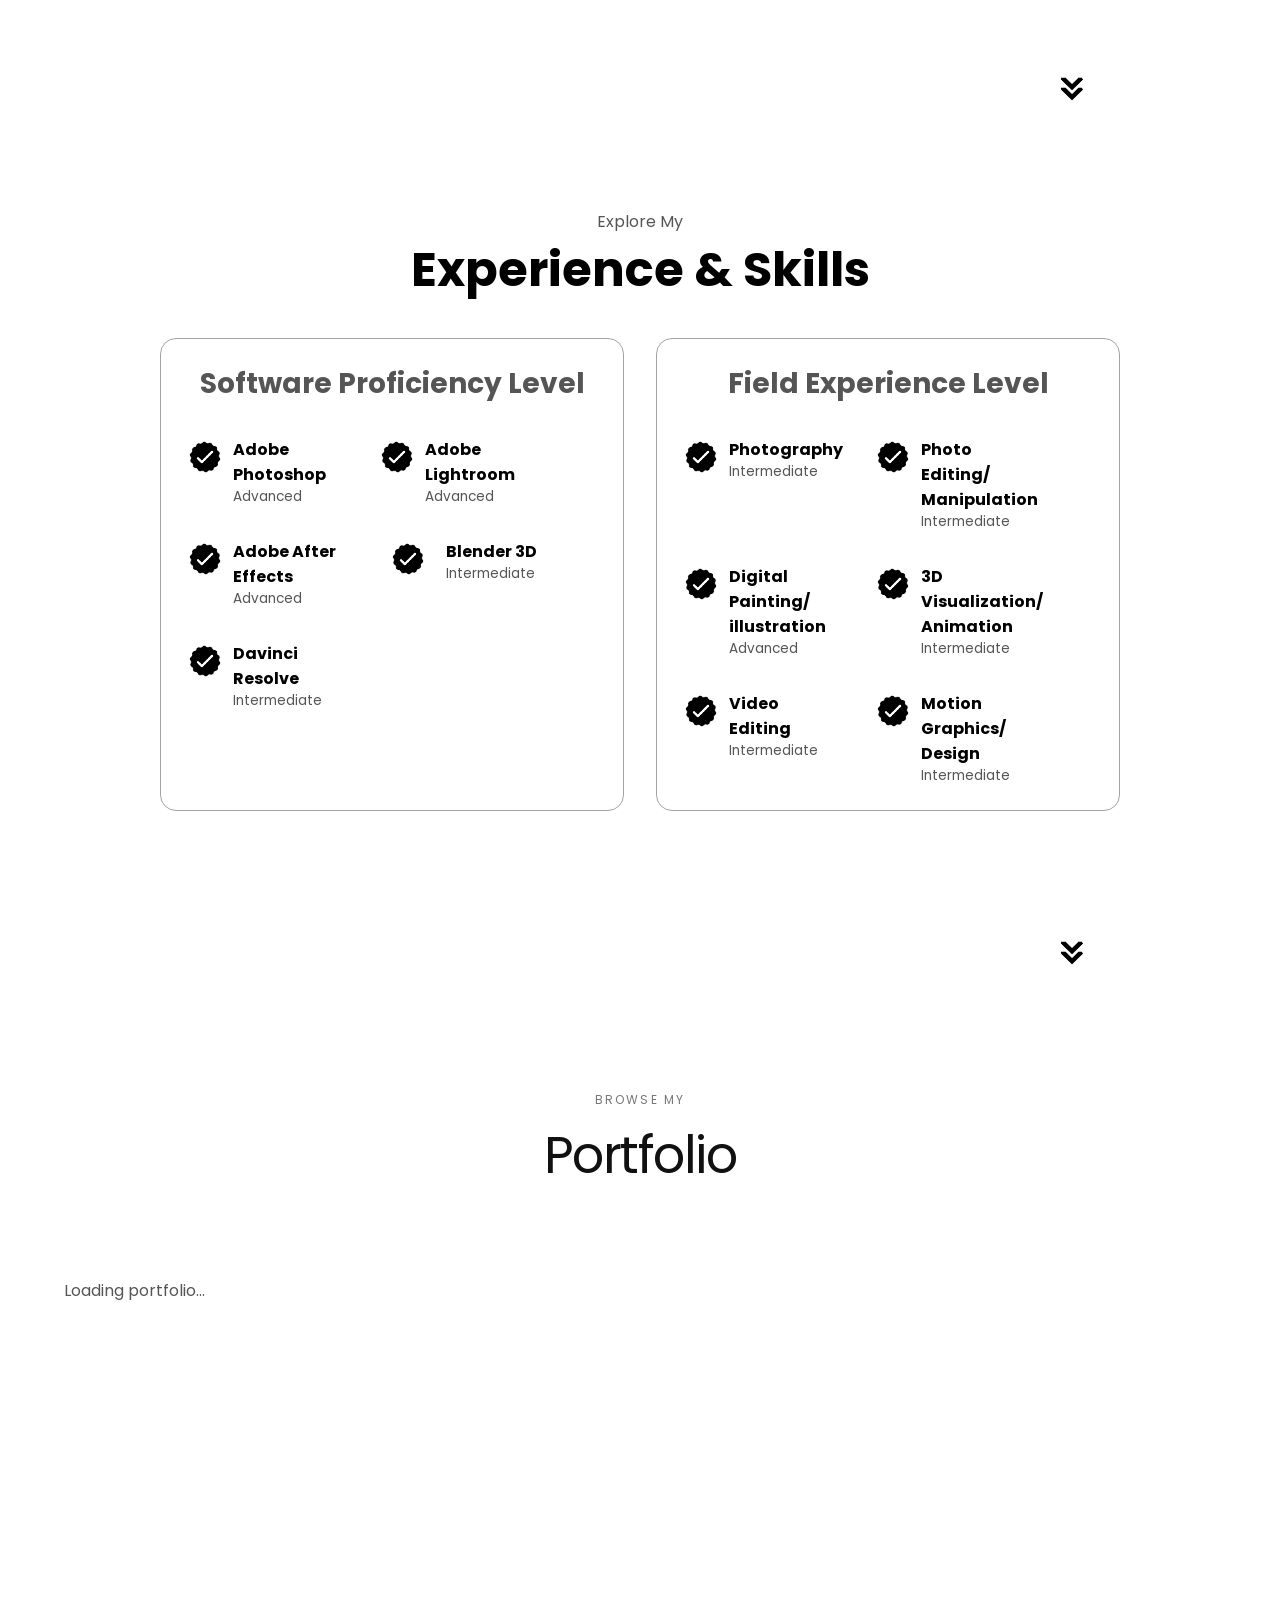
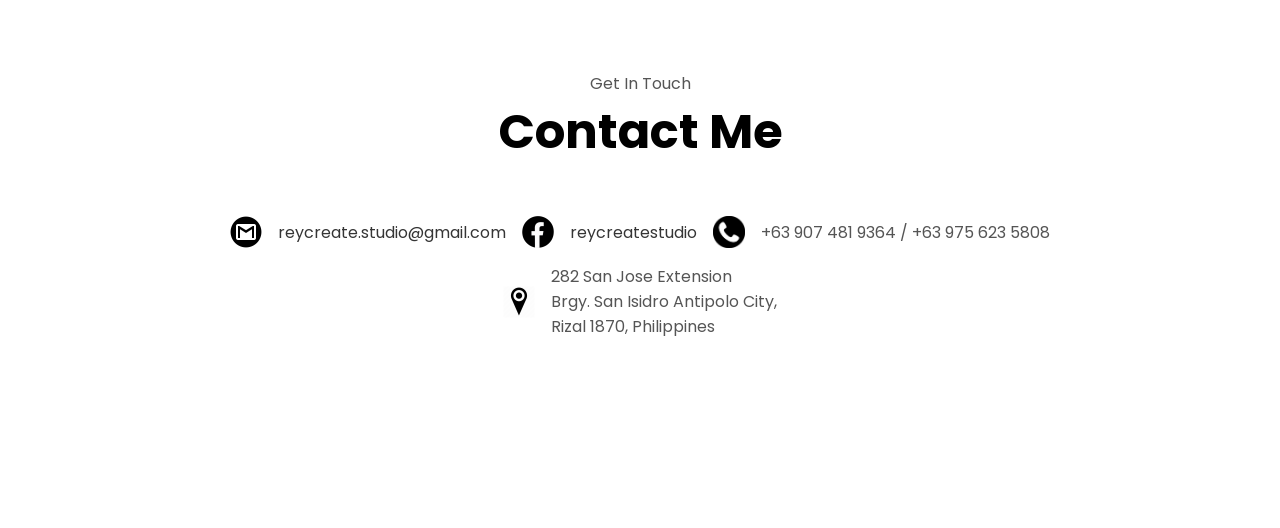
==== commit 6c0e9f23: "update index.html" ====
--- a/index.html
+++ b/index.html
@@ -10,7 +10,7 @@
      ========================= -->
 <nav id="desktop-nav" class="fade-in">
 
-    <div class="logo">ReyCreate Studio</div>
+    <div class="logo">ReyCreate Studio. Photography </div>
 
     <div>
         <ul class="nav-links">
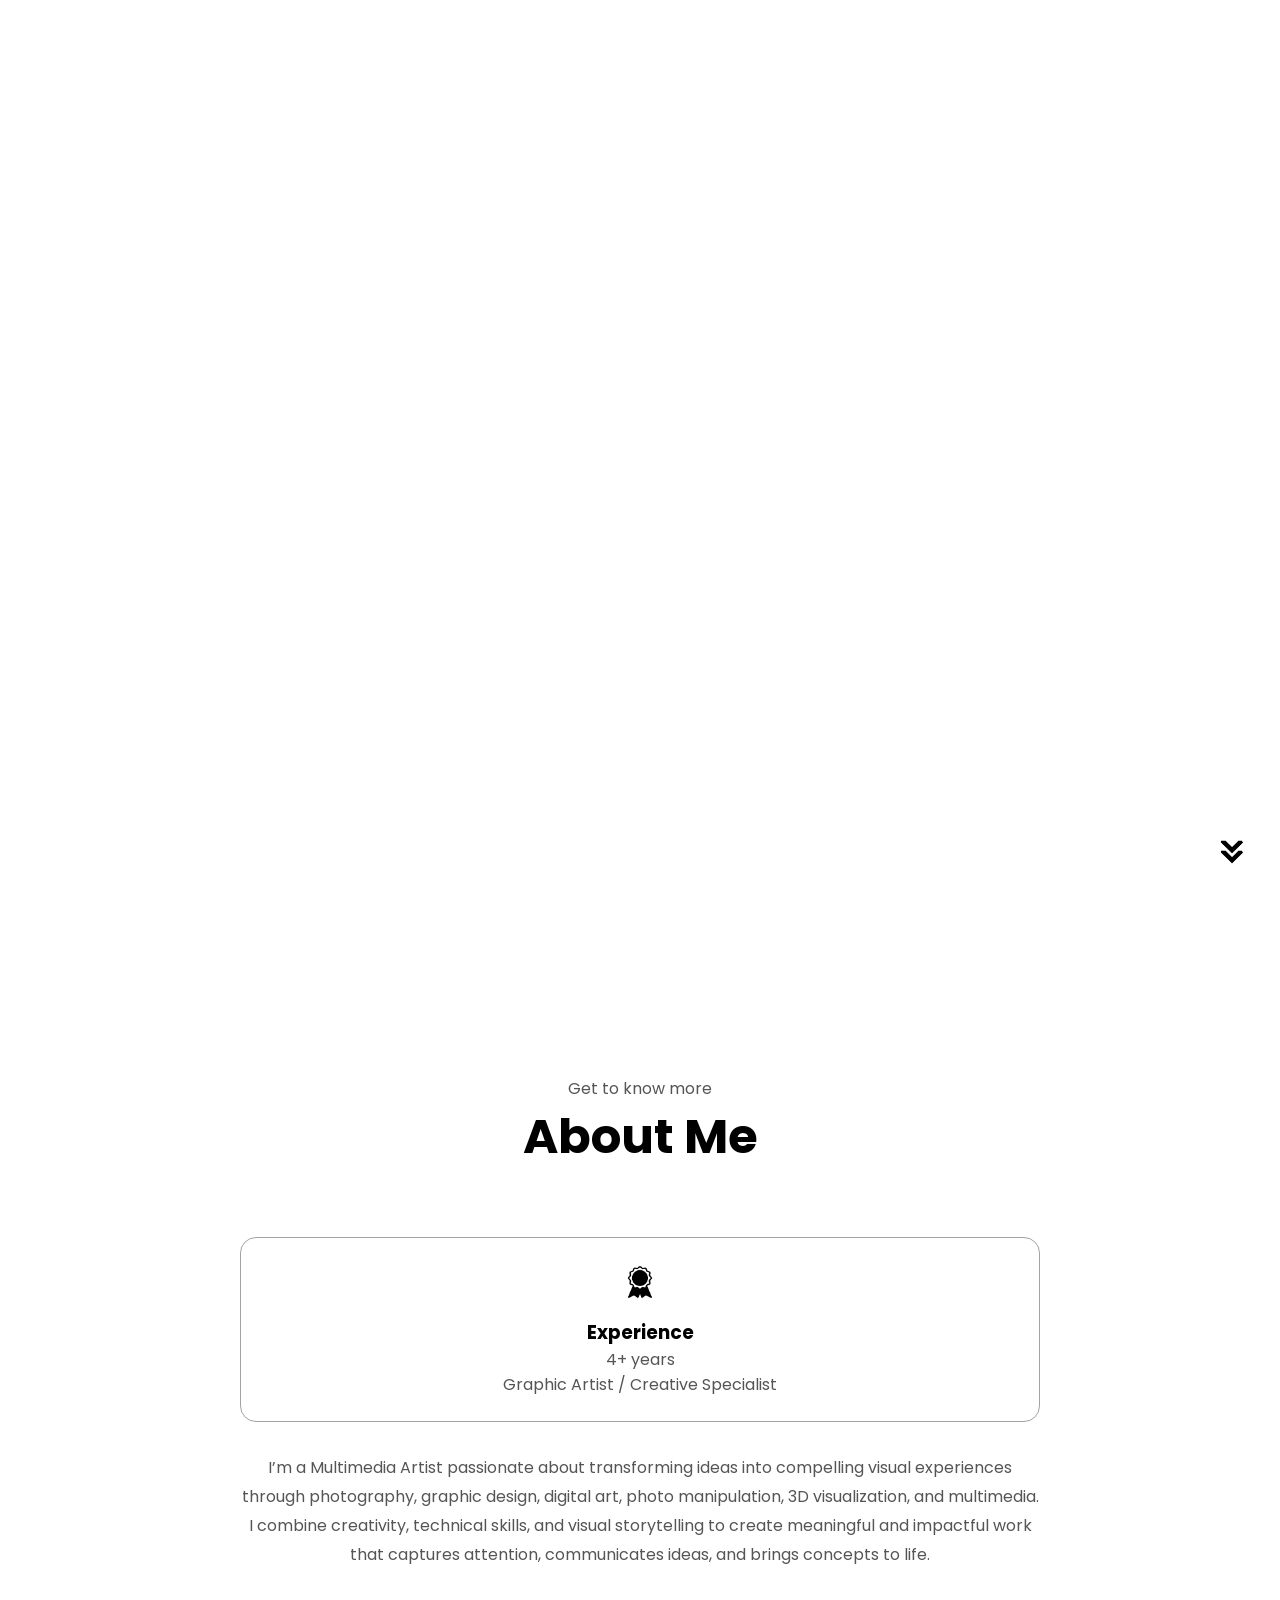
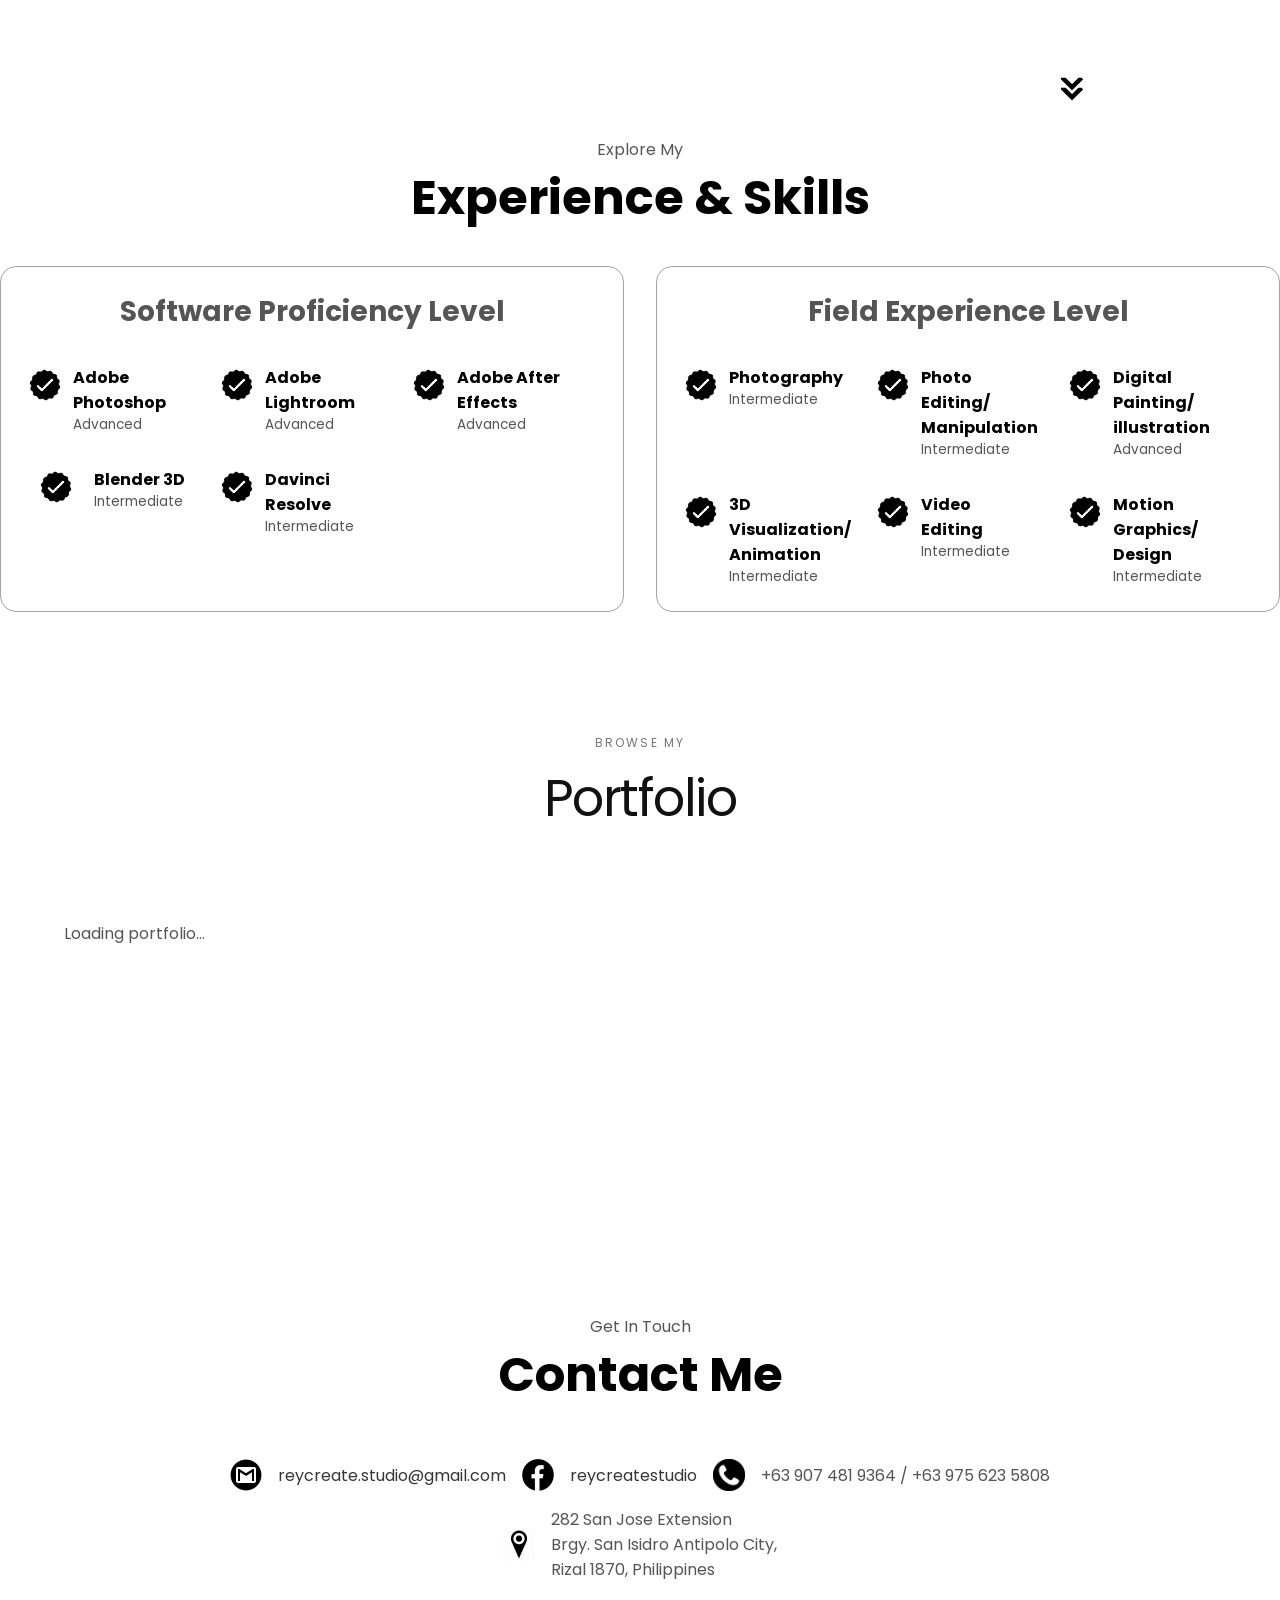
==== commit 9f5c8ad5: "update index.html" ====
--- a/index.html
+++ b/index.html
@@ -10,7 +10,7 @@
      ========================= -->
 <nav id="desktop-nav" class="fade-in">
 
-    <div class="logo">ReyCreate Studio. Photography </div>
+    <div class="logo">ReyCreate Studio</div>
 
     <div>
         <ul class="nav-links">
@@ -245,7 +245,7 @@
 <!-- =========================
      EXPERIENCE SECTION
      ========================= -->
-<section id="experience" class="fade-in">
+<!section id="experience" class="fade-in">
 
     <p class="section__text__p1">Explore My</p>
     <h1 class="title">Experience & Skills </h1>
@@ -429,7 +429,7 @@
         onclick="location.href='./#portfolio'"
     >
 
-</section>
+</!section!>
 
 <!-- =========================
      PORTFOLIO SECTION
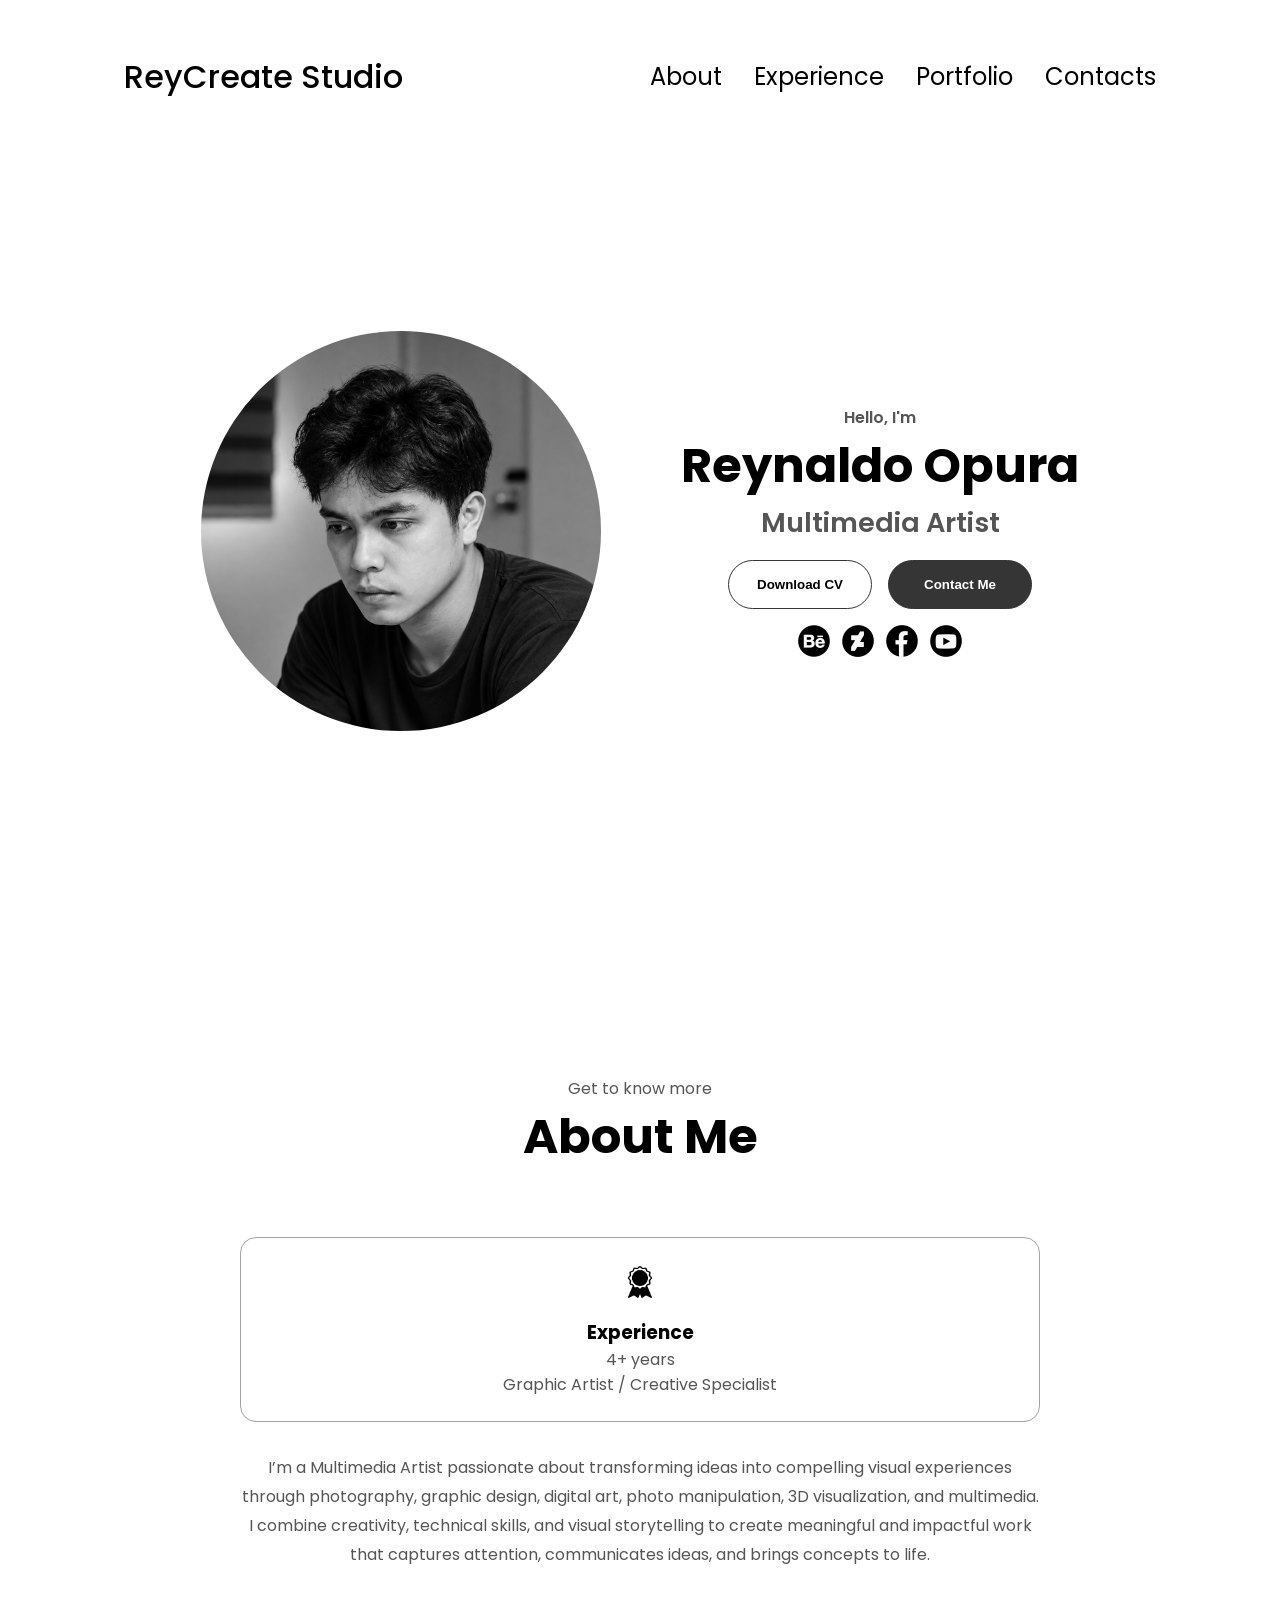
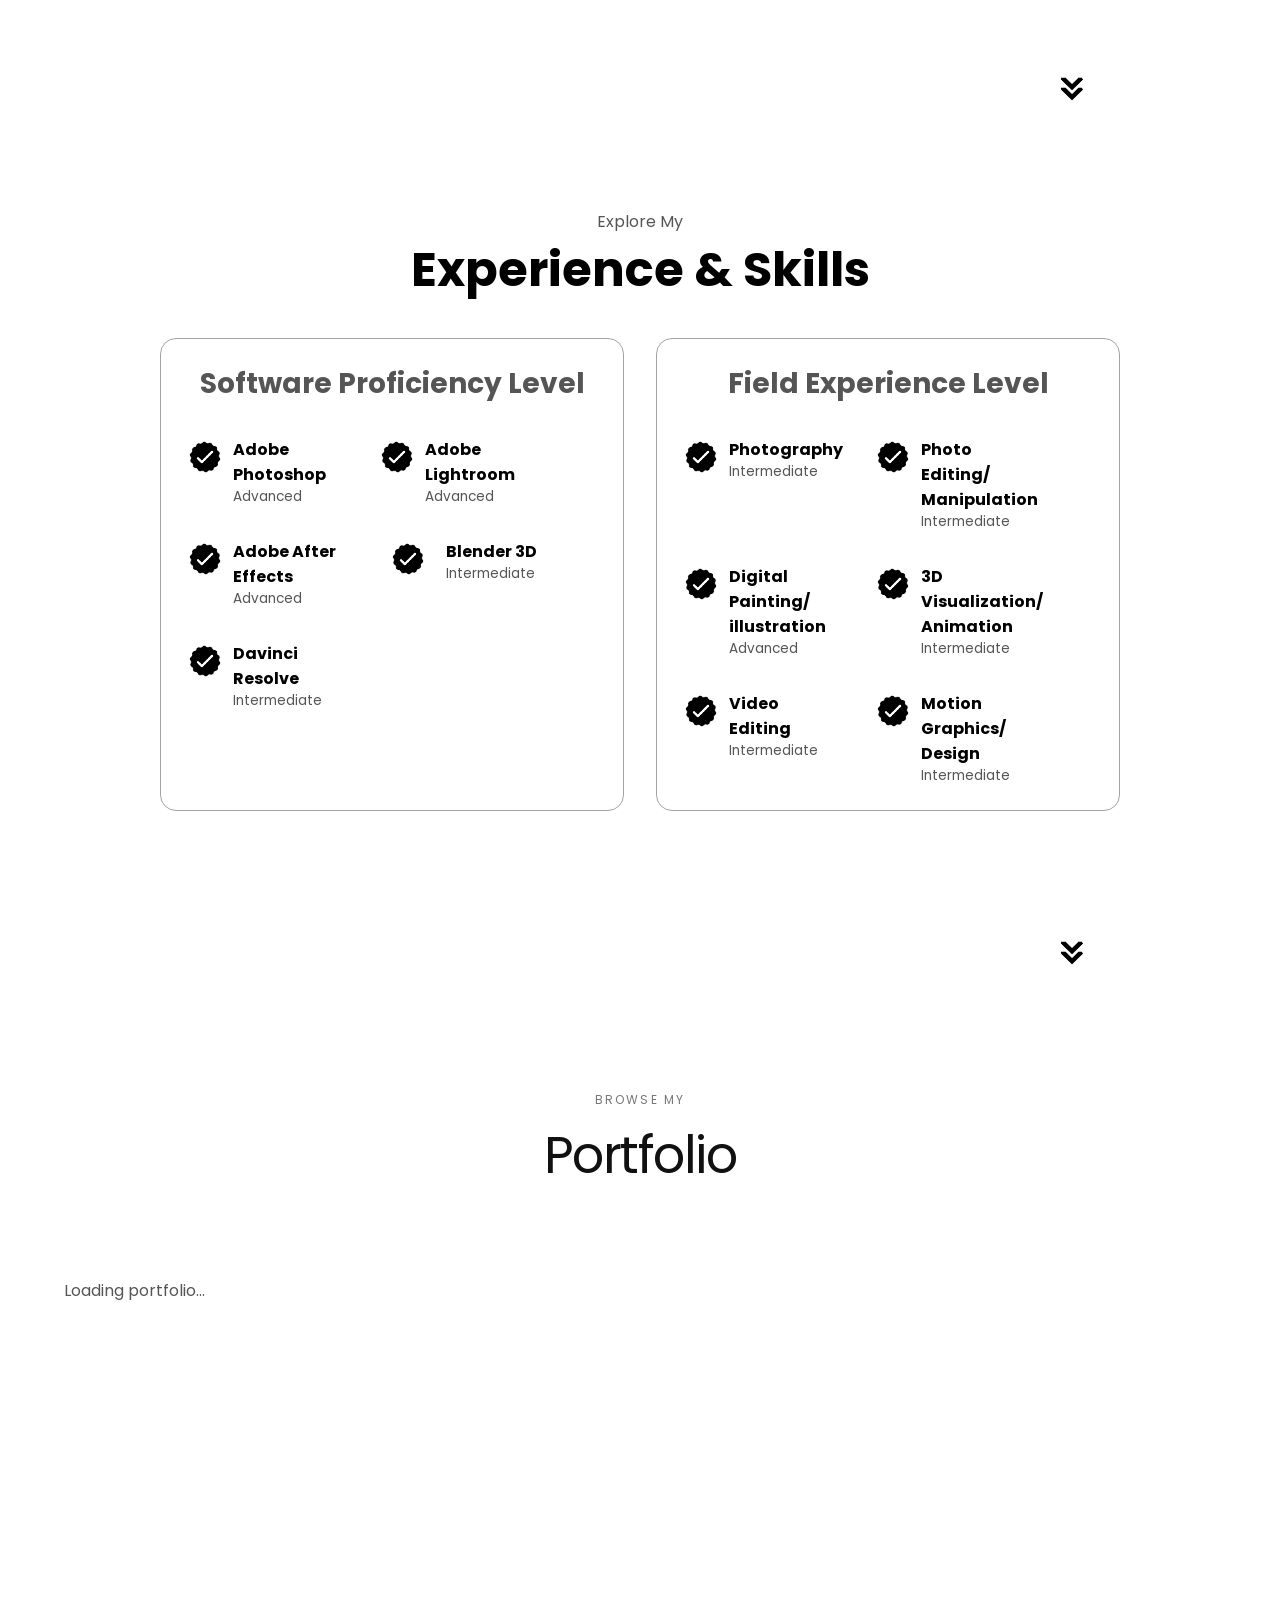
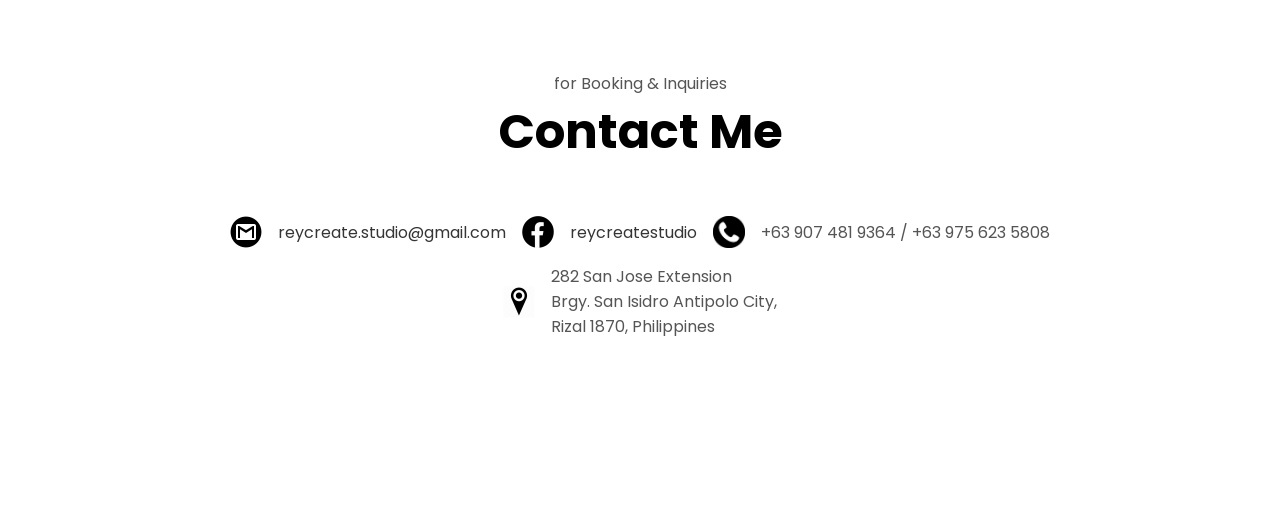
==== commit 43d1d9c6: "update index.html" ====
--- a/index.html
+++ b/index.html
@@ -245,7 +245,7 @@
 <!-- =========================
      EXPERIENCE SECTION
      ========================= -->
-<!section id="experience" class="fade-in">
+<section id="experience" class="fade-in">
 
     <p class="section__text__p1">Explore My</p>
     <h1 class="title">Experience & Skills </h1>
@@ -429,7 +429,7 @@
         onclick="location.href='./#portfolio'"
     >
 
-</!section!>
+</section>
 
 <!-- =========================
      PORTFOLIO SECTION
@@ -472,7 +472,7 @@
 <section id="contacts" class="contact-section fade-in">
 
     <p class="section__text__p1">
-        Get In Touch
+        for Booking & Inquiries
     </p>
 
     <h1 class="title">
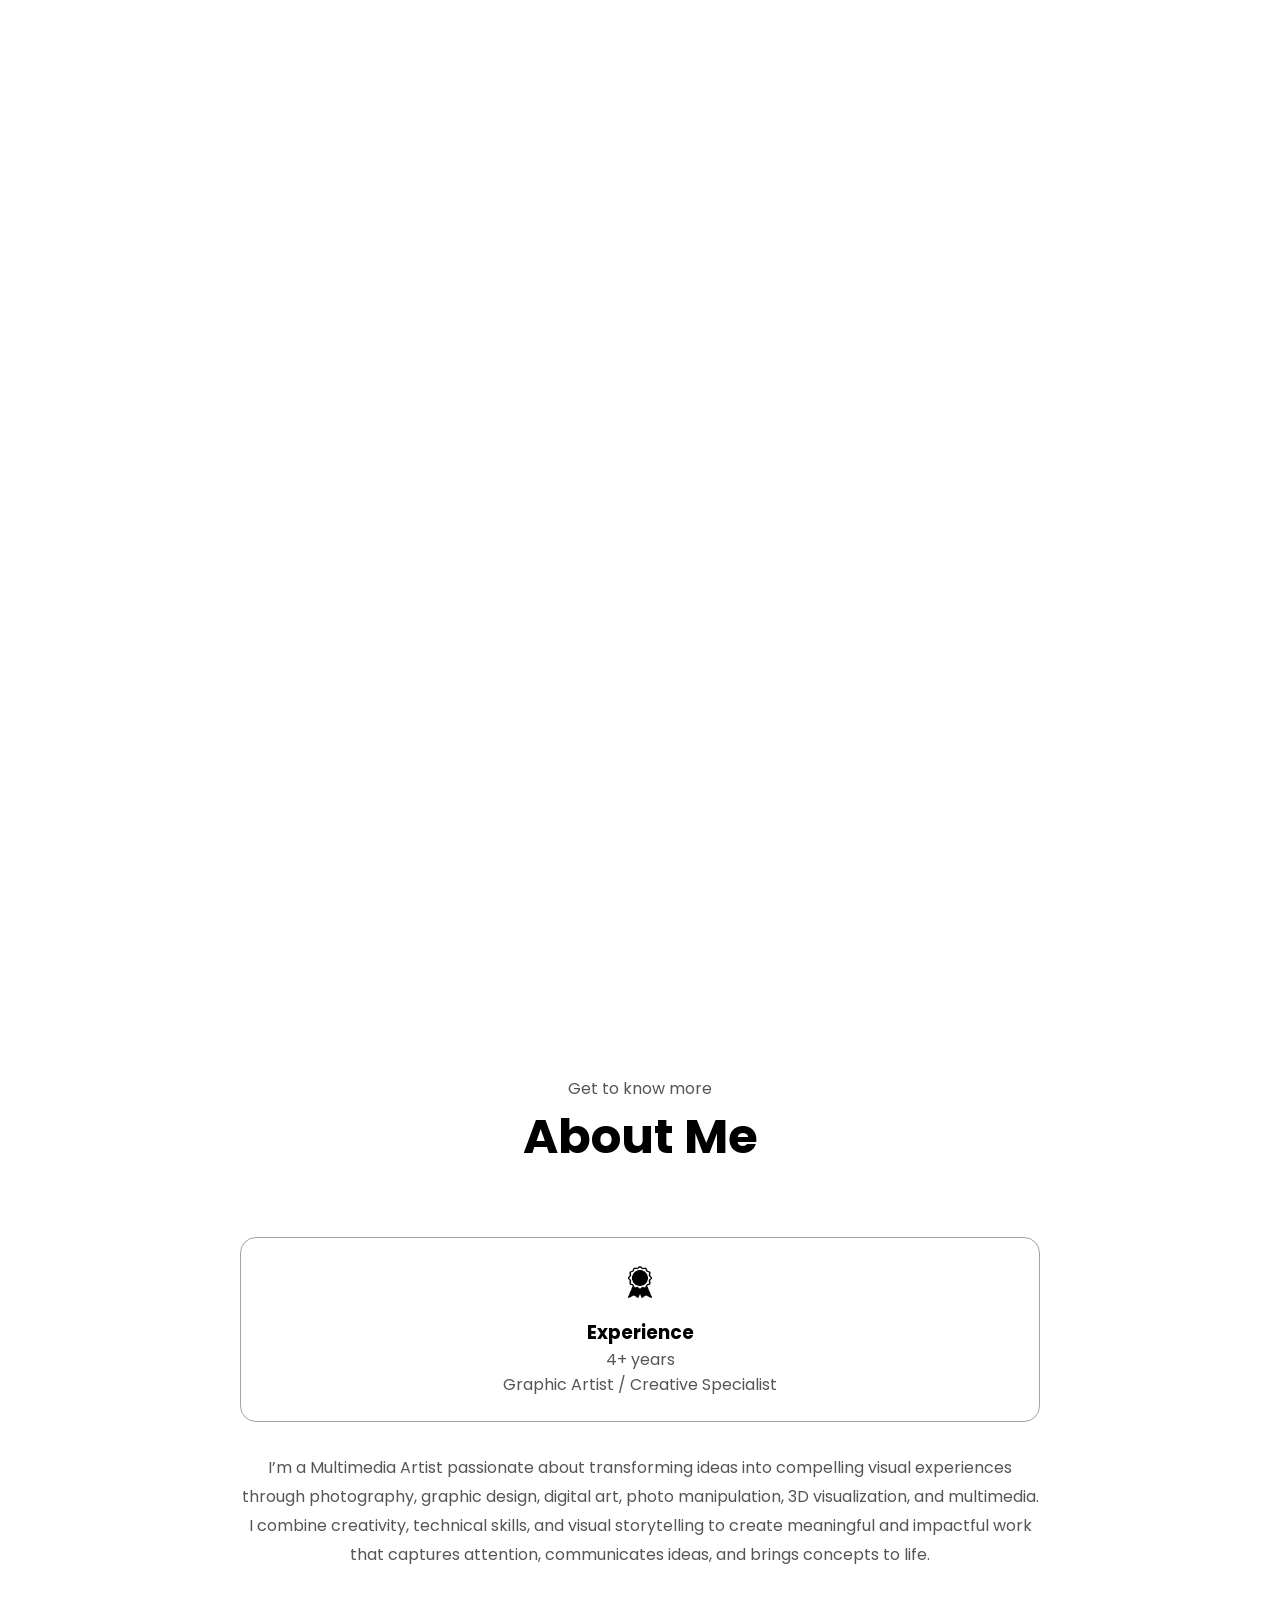
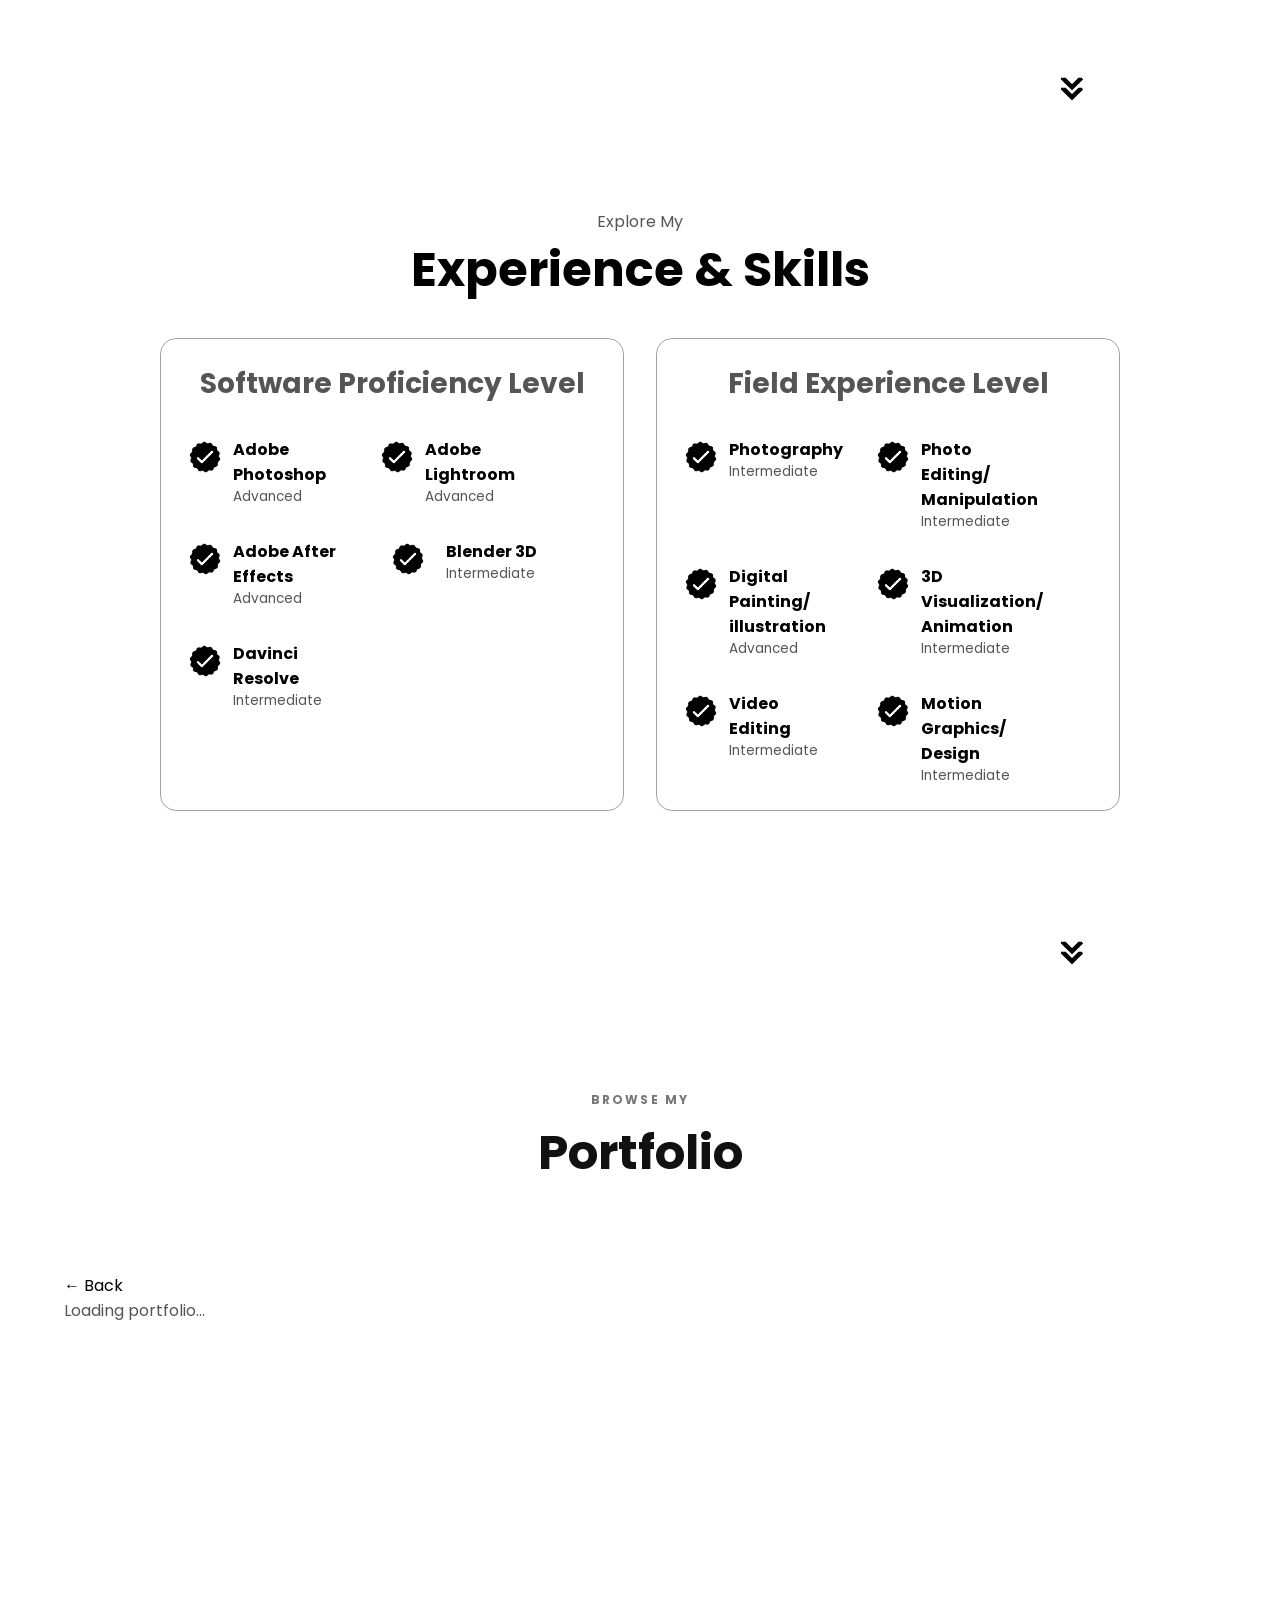
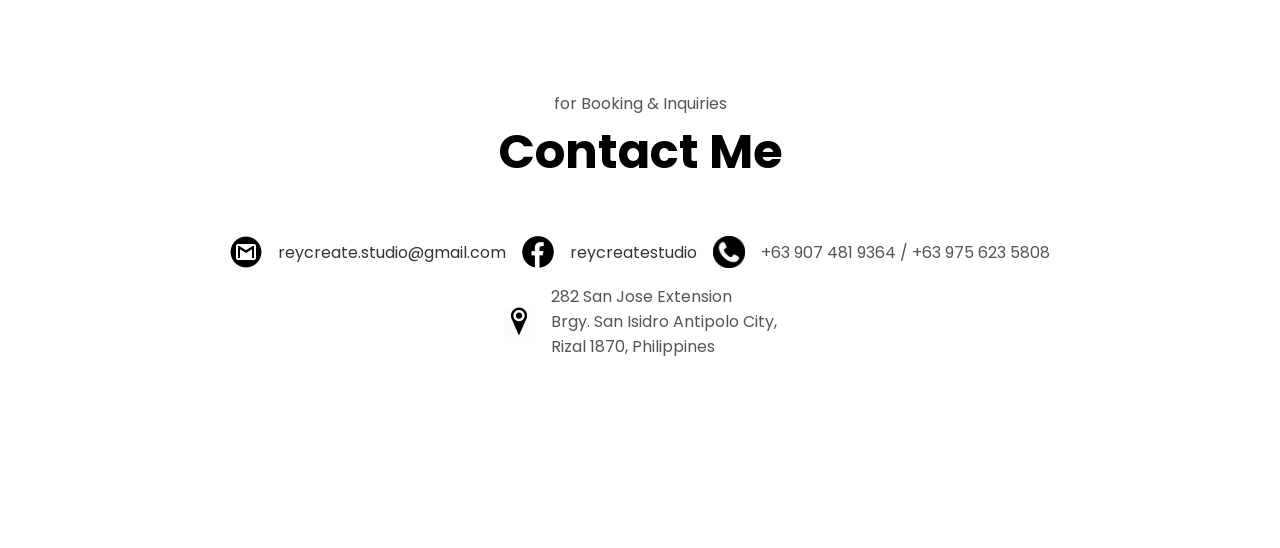
==== commit 98161e91: "update index.html" ====
--- a/index.html
+++ b/index.html
@@ -446,14 +446,14 @@
         class="portfolio-breadcrumb"
     ></div>
 
-    <button
+    <!button
         id="portfolio-back"
         class="portfolio-back"
         type="button"
         hidden
     >
         ← Back
-    </button>
+    </!button>
 
     <div
         id="portfolio-grid"
--- a/styles.css
+++ b/styles.css
@@ -512,7 +512,7 @@
     margin-bottom: 8px;
 
     font-size: 0.75rem;
-    font-weight: 400;
+    font-weight: bold;
 
     letter-spacing: 0.18em;
 
@@ -523,14 +523,15 @@
     text-align: center;
 }
 
+   
 #portfolio .title {
     margin-bottom: 35px;
 
-    font-size: clamp(2rem, 5vw, 3.2rem);
-
-    font-weight: 400;
-
-    letter-spacing: -0.03em;
+   
+
+  
+
+
 
     color: #111111;
 
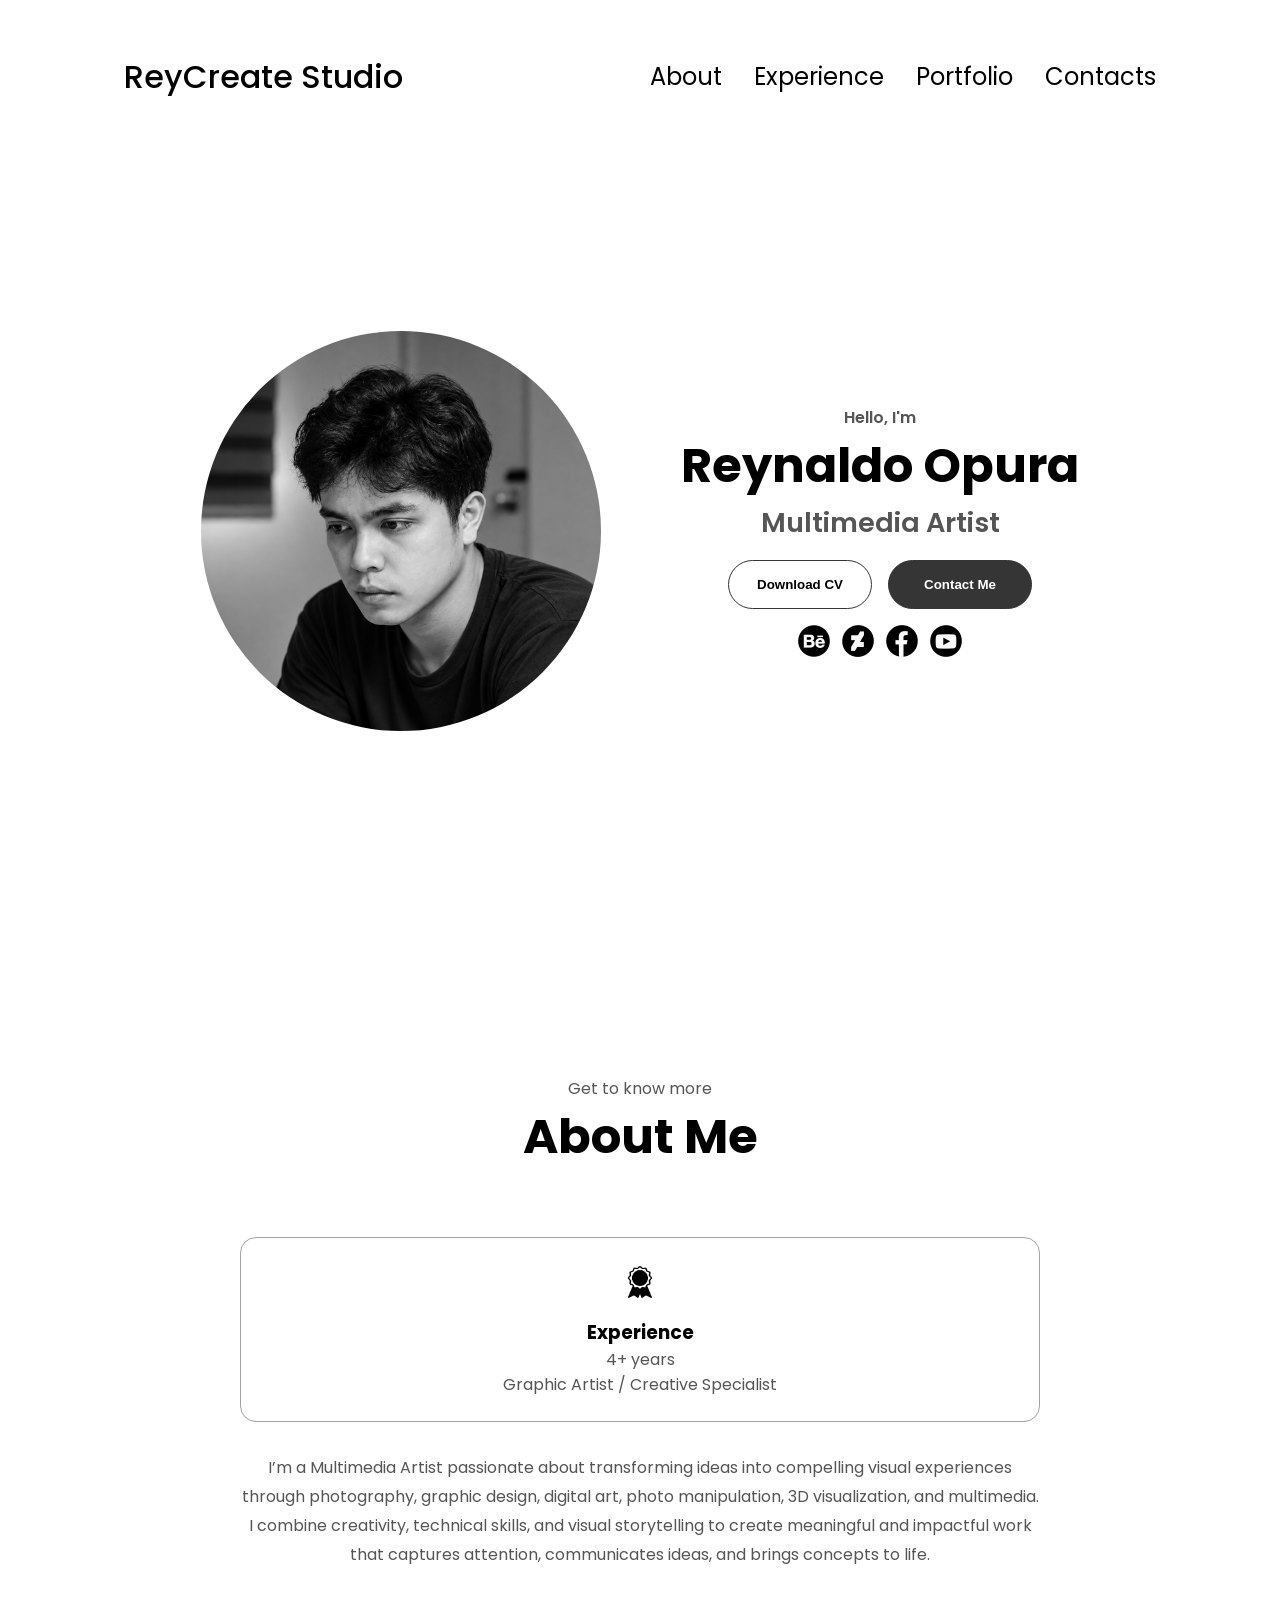
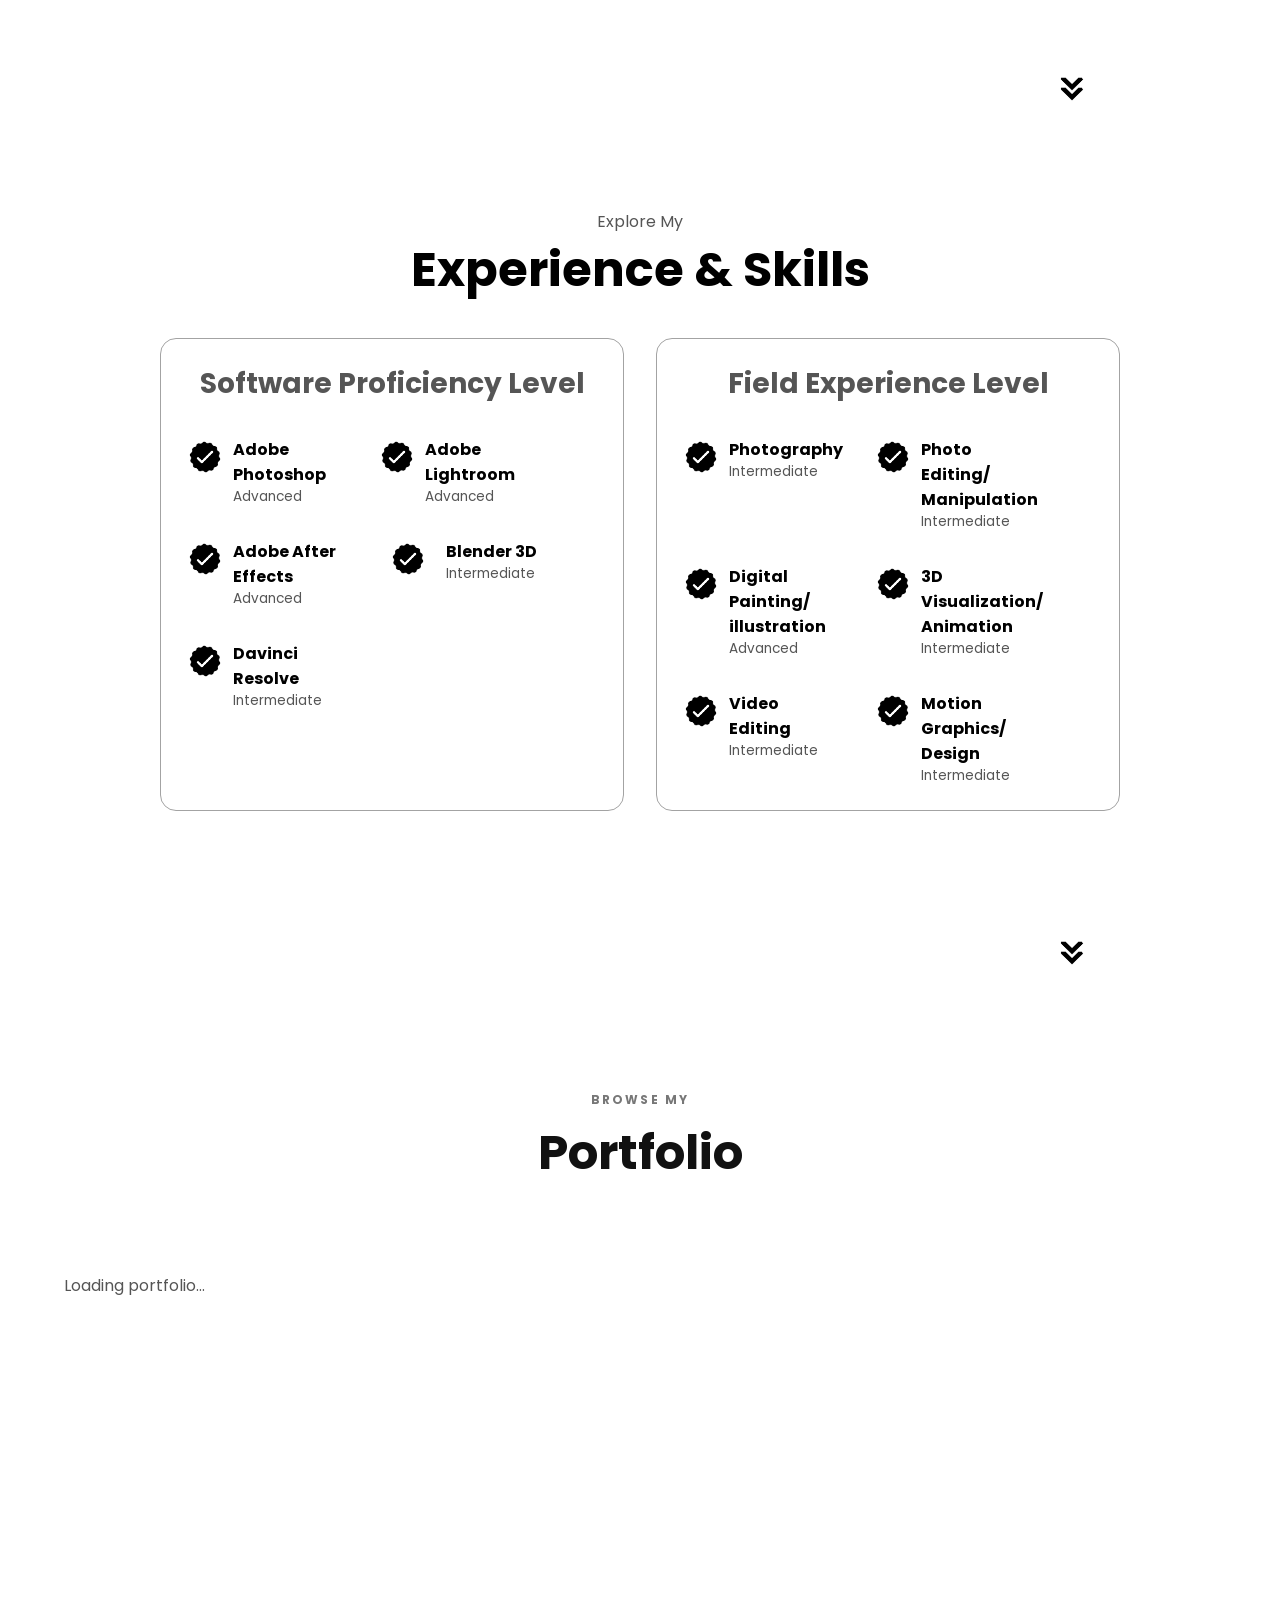
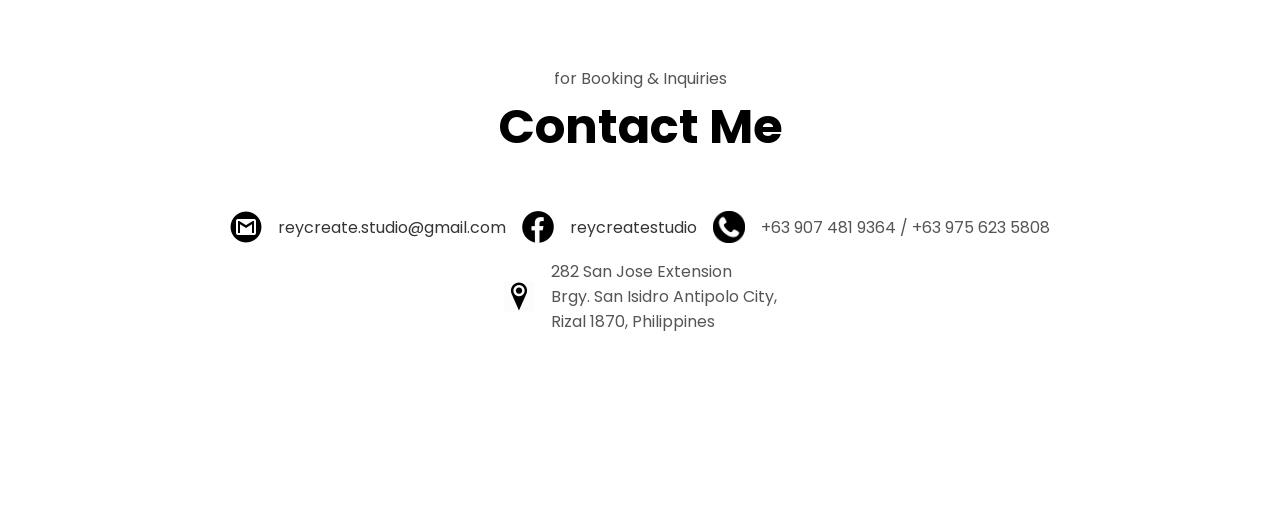
==== commit 78e6edae: "update index.html" ====
--- a/index.html
+++ b/index.html
@@ -446,14 +446,14 @@
         class="portfolio-breadcrumb"
     ></div>
 
-    <!button
+    <button
         id="portfolio-back"
         class="portfolio-back"
         type="button"
         hidden
     >
         ← Back
-    </!button>
+    </button>
 
     <div
         id="portfolio-grid"
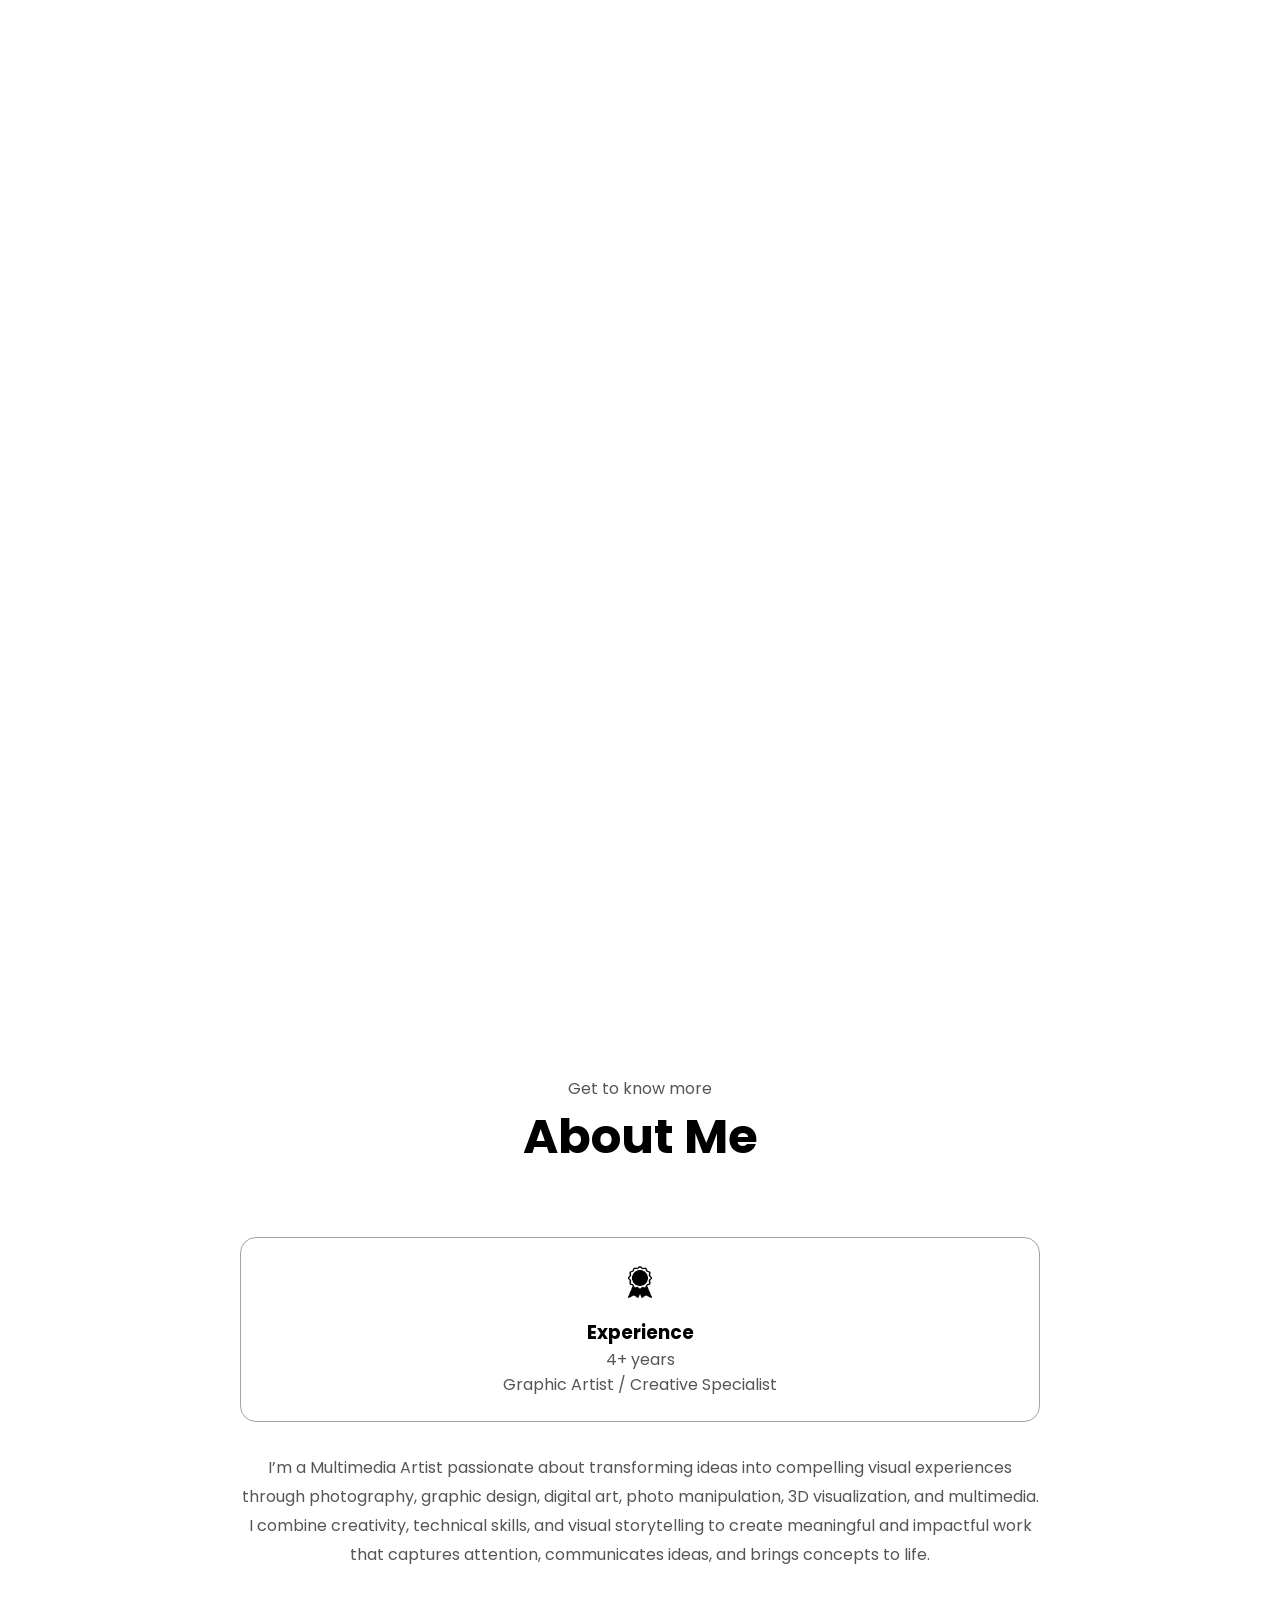
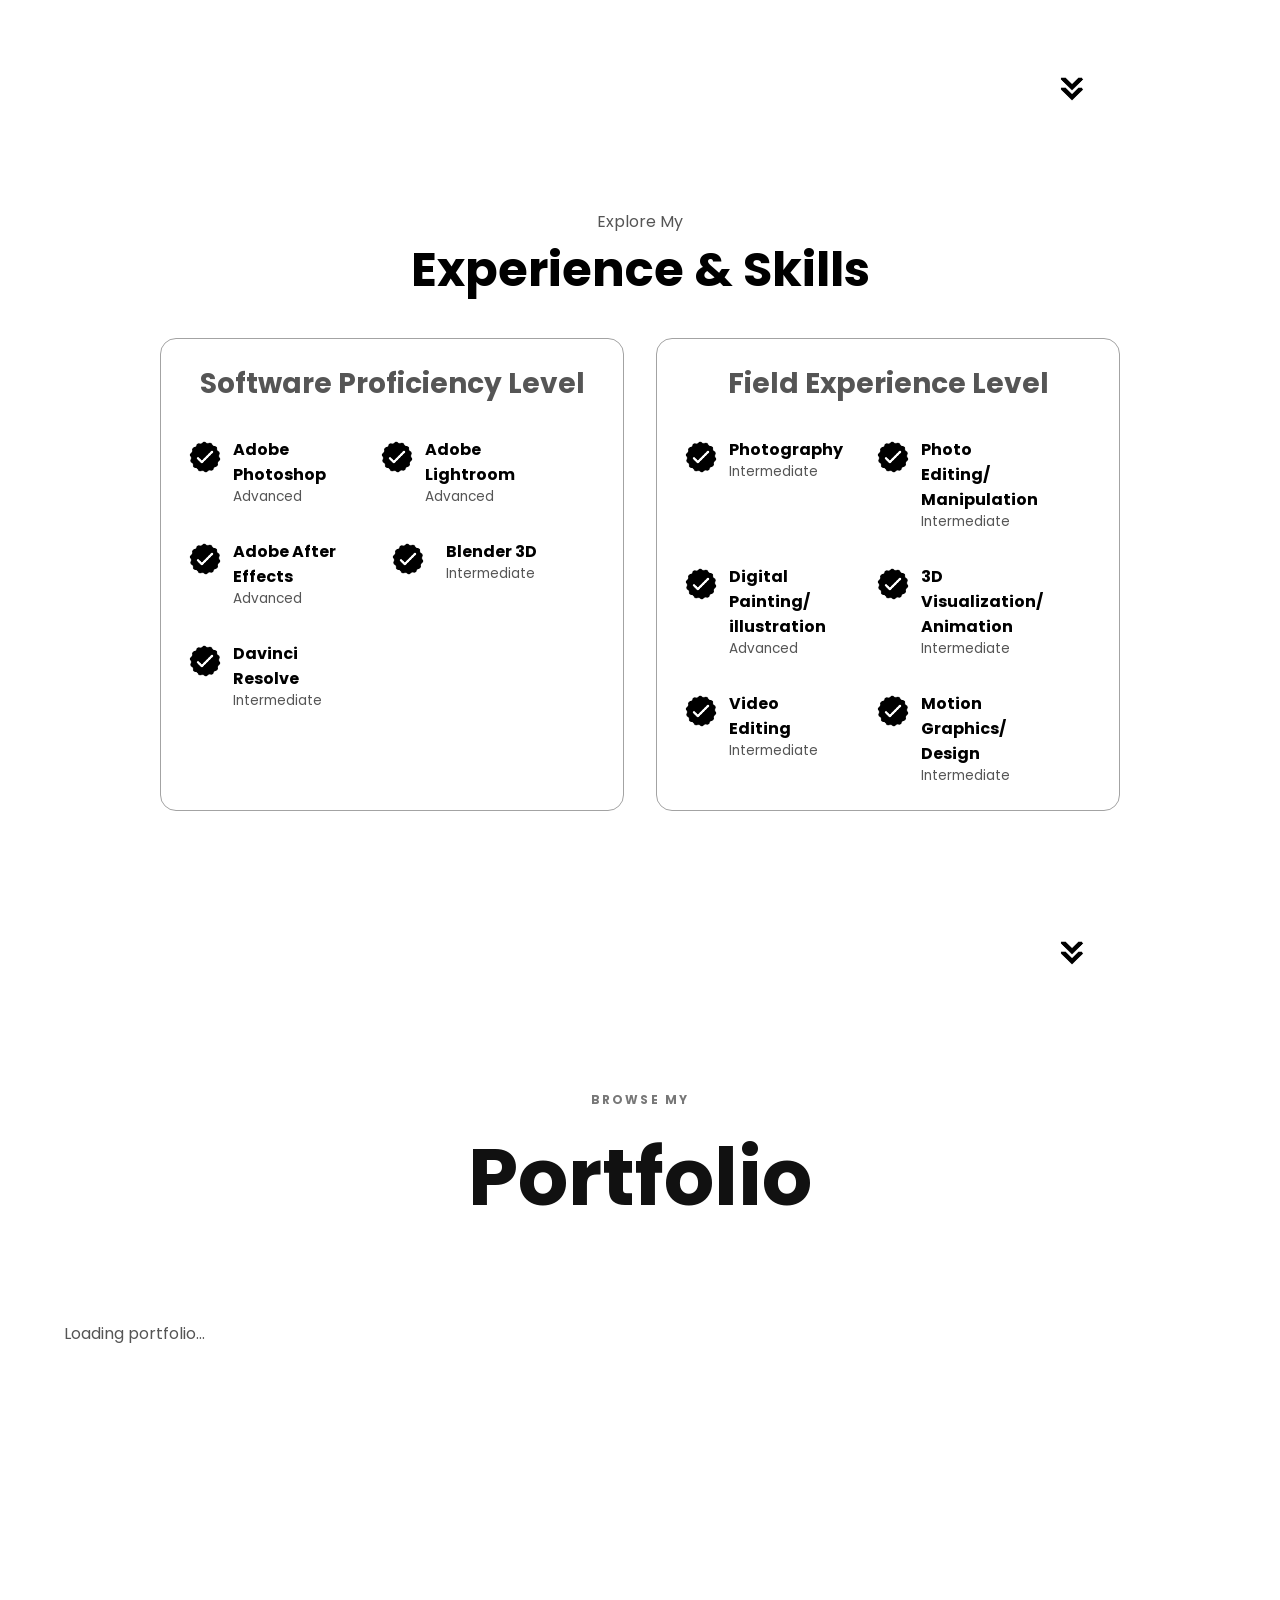
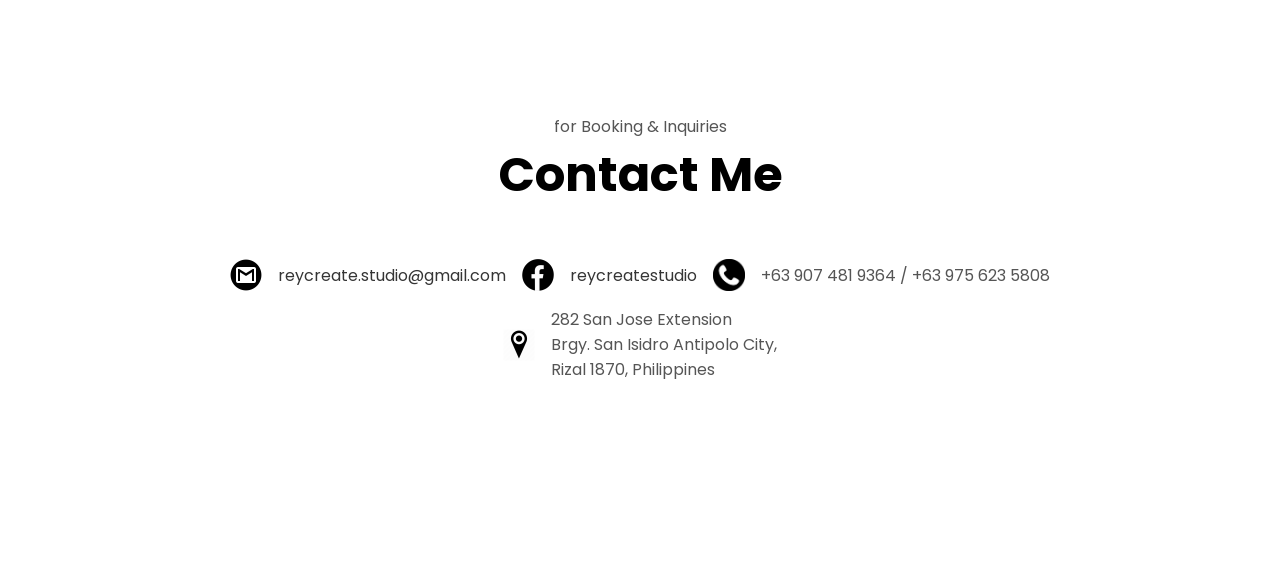
==== commit 382171d6: "Update index.html" ====
--- a/index.html
+++ b/index.html
@@ -1,11 +1,17 @@
-<!DOCTYPE html><html lang="en"><head>
+<!DOCTYPE html>
+<html lang="en">
+<head>
     <meta charset="UTF-8">
-    <meta name="viewport" content="width=device-width, initial-scale=1.0"><title>ReyCreate Studio | Portfolio</title>
-
-<link rel="stylesheet" href="styles.css">
-<link rel="stylesheet" href="mediaqueries.css">
-
-</head><body><!-- =========================
+    <meta name="viewport" content="width=device-width, initial-scale=1.0">
+    <title>ReyCreate Studio | Portfolio</title>
+
+    <link rel="stylesheet" href="styles.css">
+    <link rel="stylesheet" href="mediaqueries.css">
+</head>
+
+<body>
+
+<!-- =========================
      DESKTOP NAVIGATION
      ========================= -->
 <nav id="desktop-nav" class="fade-in">
@@ -76,10 +82,10 @@
         <img
             src="./Assets/profile-pic3.png"
             alt="Reynaldo Opura Jr. profile picture"
+            draggable="false"
         >
 
     </div>
-
 
     <div class="section__text">
 
@@ -95,8 +101,6 @@
             Multimedia Artist
         </p>
 
-
-        <!-- BUTTONS -->
         <div class="btn-container">
 
             <button
@@ -115,14 +119,13 @@
 
         </div>
 
-
-        <!-- SOCIAL MEDIA -->
         <div id="socials-container">
 
             <img
                 src="./Assets/behance.png"
                 alt="Behance Profile"
                 class="icon"
+                draggable="false"
                 onclick="window.open('https://www.behance.net/Reycreate', '_blank')"
             >
 
@@ -130,6 +133,7 @@
                 src="./Assets/deviantart.png"
                 alt="DeviantArt Profile"
                 class="icon"
+                draggable="false"
                 onclick="window.open('https://www.deviantart.com/Rey03', '_blank')"
             >
 
@@ -137,6 +141,7 @@
                 src="./Assets/facebook.png"
                 alt="Facebook Profile"
                 class="icon"
+                draggable="false"
                 onclick="window.open('https://www.facebook.com/reycreatephotographycreativedesign/', '_blank')"
             >
 
@@ -144,6 +149,7 @@
                 src="./Assets/youtube.png"
                 alt="YouTube Profile"
                 class="icon"
+                draggable="false"
                 onclick="window.open('https://youtube.com/reycreatearts/', '_blank')"
             >
 
@@ -167,19 +173,17 @@
         About Me
     </h1>
 
-
     <div class="about-details-container">
 
-        <!-- EXPERIENCE + SKILLS -->
         <div class="about-containers">
 
-            <!--WORK EXPERIENCE -->
             <div class="details-container">
 
                 <img
                     src="./Assets/experience.png"
                     alt="Experience icon"
                     class="icon"
+                    draggable="false"
                 >
 
                 <h3>Experience</h3>
@@ -187,33 +191,12 @@
                 <p>
                     4+ years<br>
                     Graphic Artist / Creative Specialist
-                  
                 </p>
 
             </div>
 
-
-            <!-- SKILLS -->
-            <!div class="details-container">
-
-                <!img
-                    src="./Assets/education.png"
-                    alt="Skills icon"
-                    class="icon"
-                >
-
-                <!h3></!h3>
-
-                <!p>
-                    
-                </!p>
-
-            </!div>
-
-        </div>
-
-
-        <!-- ABOUT DESCRIPTION -->
+        </div>
+
         <div class="text-container">
 
             <p>
@@ -229,44 +212,47 @@
 
         </div>
 
-
-    </div>
-
-    <!-- ARROW -->
+    </div>
+
     <img
         src="./Assets/arrow.png"
         alt="Arrow to next section"
         class="icon arrow"
+        draggable="false"
         onclick="location.href='#experience'"
     >
 
 </section>
 
+
 <!-- =========================
      EXPERIENCE SECTION
      ========================= -->
 <section id="experience" class="fade-in">
 
     <p class="section__text__p1">Explore My</p>
-    <h1 class="title">Experience & Skills </h1>
+
+    <h1 class="title">
+        Experience & Skills
+    </h1>
 
     <div class="experience-details-container">
 
         <div class="about-containers">
 
             <div class="details-container">
+
                 <h2 class="experience-sub-title">
-                   Software Proficiency  Level
+                    Software Proficiency Level
                 </h2>
 
                 <div class="article-container">
 
                     <article>
-                        <img
-                            src="./Assets/checkmark.png"
-                            alt="Experience icon"
-                            class="icon"
-                        >
+                        <img src="./Assets/checkmark.png"
+                             alt="Experience icon"
+                             class="icon"
+                             draggable="false">
 
                         <div>
                             <h3>Adobe Photoshop</h3>
@@ -275,11 +261,10 @@
                     </article>
 
                     <article>
-                        <img
-                            src="./Assets/checkmark.png"
-                            alt="Experience icon"
-                            class="icon"
-                        >
+                        <img src="./Assets/checkmark.png"
+                             alt="Experience icon"
+                             class="icon"
+                             draggable="false">
 
                         <div>
                             <h3>Adobe Lightroom</h3>
@@ -288,11 +273,10 @@
                     </article>
 
                     <article>
-                        <img
-                            src="./Assets/checkmark.png"
-                            alt="Experience icon"
-                            class="icon"
-                        >
+                        <img src="./Assets/checkmark.png"
+                             alt="Experience icon"
+                             class="icon"
+                             draggable="false">
 
                         <div>
                             <h3>Adobe After Effects</h3>
@@ -301,11 +285,10 @@
                     </article>
 
                     <article>
-                        <img
-                            src="./Assets/checkmark.png"
-                            alt="Experience icon"
-                            class="icon"
-                        >
+                        <img src="./Assets/checkmark.png"
+                             alt="Experience icon"
+                             class="icon"
+                             draggable="false">
 
                         <div>
                             <h3>Blender 3D</h3>
@@ -313,12 +296,11 @@
                         </div>
                     </article>
 
-                  <article>
-                        <img
-                            src="./Assets/checkmark.png"
-                            alt="Experience icon"
-                            class="icon"
-                        >
+                    <article>
+                        <img src="./Assets/checkmark.png"
+                             alt="Experience icon"
+                             class="icon"
+                             draggable="false">
 
                         <div>
                             <h3>Davinci Resolve</h3>
@@ -327,10 +309,12 @@
                     </article>
 
                 </div>
+
             </div>
 
 
             <div class="details-container">
+
                 <h2 class="experience-sub-title">
                     Field Experience Level
                 </h2>
@@ -338,11 +322,10 @@
                 <div class="article-container">
 
                     <article>
-                        <img
-                            src="./Assets/checkmark.png"
-                            alt="Experience icon"
-                            class="icon"
-                        >
+                        <img src="./Assets/checkmark.png"
+                             alt="Experience icon"
+                             class="icon"
+                             draggable="false">
 
                         <div>
                             <h3>Photography</h3>
@@ -351,11 +334,10 @@
                     </article>
 
                     <article>
-                        <img
-                            src="./Assets/checkmark.png"
-                            alt="Experience icon"
-                            class="icon"
-                        >
+                        <img src="./Assets/checkmark.png"
+                             alt="Experience icon"
+                             class="icon"
+                             draggable="false">
 
                         <div>
                             <h3>Photo Editing/ Manipulation</h3>
@@ -364,11 +346,10 @@
                     </article>
 
                     <article>
-                        <img
-                            src="./Assets/checkmark.png"
-                            alt="Experience icon"
-                            class="icon"
-                        >
+                        <img src="./Assets/checkmark.png"
+                             alt="Experience icon"
+                             class="icon"
+                             draggable="false">
 
                         <div>
                             <h3>Digital Painting/ illustration</h3>
@@ -377,35 +358,34 @@
                     </article>
 
                     <article>
-                        <img
-                            src="./Assets/checkmark.png"
-                            alt="Experience icon"
-                            class="icon"
-                        >
+                        <img src="./Assets/checkmark.png"
+                             alt="Experience icon"
+                             class="icon"
+                             draggable="false">
 
                         <div>
                             <h3>3D Visualization/ Animation</h3>
                             <p>Intermediate</p>
                         </div>
                     </article>
-                     <article>
-                        <img
-                            src="./Assets/checkmark.png"
-                            alt="Experience icon"
-                            class="icon"
-                        >
+
+                    <article>
+                        <img src="./Assets/checkmark.png"
+                             alt="Experience icon"
+                             class="icon"
+                             draggable="false">
 
                         <div>
                             <h3>Video Editing</h3>
                             <p>Intermediate</p>
                         </div>
                     </article>
-                    <article>
-                        <img
-                            src="./Assets/checkmark.png"
-                            alt="Experience icon"
-                            class="icon"
-                        >
+
+                    <article>
+                        <img src="./Assets/checkmark.png"
+                             alt="Experience icon"
+                             class="icon"
+                             draggable="false">
 
                         <div>
                             <h3>Motion Graphics/ Design</h3>
@@ -413,9 +393,8 @@
                         </div>
                     </article>
 
-                  
-
                 </div>
+
             </div>
 
         </div>
@@ -426,20 +405,26 @@
         src="./Assets/arrow.png"
         alt="Arrow icon"
         class="icon arrow"
+        draggable="false"
         onclick="location.href='./#portfolio'"
     >
 
 </section>
 
+
 <!-- =========================
      PORTFOLIO SECTION
      ========================= -->
 
 <section id="portfolio" class="fade-in">
 
-    <p class="section__text__p1">Browse My</p>
-
-    <h1 class="title">Portfolio</h1>
+    <p class="section__text__p1">
+        Browse My
+    </p>
+
+    <h1 class="title">
+        Portfolio
+    </h1>
 
     <div
         id="portfolio-breadcrumb"
@@ -459,16 +444,16 @@
         id="portfolio-grid"
         class="portfolio-grid"
     >
-
         <p>Loading portfolio...</p>
-
     </div>
 
 </section>
 
+
 <!-- =========================
      CONTACT SECTION
      ========================= -->
+
 <section id="contacts" class="contact-section fade-in">
 
     <p class="section__text__p1">
@@ -487,10 +472,11 @@
                 src="./Assets/email.png"
                 alt="Email icon"
                 class="icon contact-icon"
+                draggable="false"
             >
 
             <p>
-                <a href="reycreate.studio@gmail.com">
+                <a href="mailto:reycreate.studio@gmail.com">
                     reycreate.studio@gmail.com
                 </a>
             </p>
@@ -504,12 +490,14 @@
                 src="./Assets/facebook.png"
                 alt="Facebook icon"
                 class="icon contact-icon"
+                draggable="false"
             >
 
             <p>
                 <a
                     href="https://www.facebook.com/reycreatephotographycreativedesign/"
                     target="_blank"
+                    rel="noopener noreferrer"
                 >
                     reycreatestudio
                 </a>
@@ -517,27 +505,37 @@
 
         </div>
 
+
         <div class="contact-info-container">
 
             <img
                 src="./Assets/telephone.png"
                 alt="Phone icon"
                 class="icon contact-icon"
-            >
-
-            <p> +63 907 481 9364 / +63 975 623 5808 </p>
-
-        </div>
+                draggable="false"
+            >
+
+            <p>
+                +63 907 481 9364 / +63 975 623 5808
+            </p>
+
+        </div>
+
+
         <div class="contact-info-container">
 
             <img
                 src="./Assets/location.png"
-                alt="location icon"
+                alt="Location icon"
                 class="icon contact-icon"
-            >
-
-            <p> 282 San Jose Extension <br/> Brgy. San Isidro Antipolo City,<br/>
-                Rizal 1870, Philippines </p>
+                draggable="false"
+            >
+
+            <p>
+                282 San Jose Extension <br>
+                Brgy. San Isidro Antipolo City,<br>
+                Rizal 1870, Philippines
+            </p>
 
         </div>
 
@@ -545,54 +543,247 @@
 
 </section>
 
+
 <!-- =========================
      PORTFOLIO LIGHTBOX
      ========================= -->
-<div id="portfolio-lightbox" class="portfolio-lightbox">
-   <button
-    class="lightbox-close"
-    aria-label="Close"
-    onclick="closeLightbox()">
-    &times;
-</button>
-
-<button
-    class="lightbox-prev"
-    aria-label="Previous image"
-    onclick="changeLightboxImage(-1)">
-    &#10094;
-</button>
-
-<div class="lightbox-content">
-
-    <img
-        id="lightbox-image"
-        src=""
-        alt=""
+
+<div
+    id="portfolio-lightbox"
+    class="portfolio-lightbox"
+    aria-hidden="true"
+>
+
+    <button
+        class="lightbox-close"
+        aria-label="Close"
+        type="button"
+        onclick="closeLightbox()"
     >
-
-    <div class="lightbox-caption">
-
-        <h3 id="lightbox-title"></h3>
-
-        <p id="lightbox-description"></p>
-
-    </div>
+        &times;
+    </button>
+
+
+    <button
+        class="lightbox-prev"
+        aria-label="Previous image"
+        type="button"
+        onclick="changeLightboxImage(-1)"
+    >
+        &#10094;
+    </button>
+
+
+    <div class="lightbox-content">
+
+        <!--
+            Protection layer:
+            This does NOT interfere with your slide animation.
+        -->
+        <div class="lightbox-image-protection" aria-hidden="true"></div>
+
+        <img
+            id="lightbox-image"
+            src=""
+            alt=""
+            draggable="false"
+        >
+
+        <div class="lightbox-caption">
+
+            <h3 id="lightbox-title"></h3>
+
+            <p id="lightbox-description"></p>
+
+        </div>
+
+    </div>
+
+
+    <button
+        class="lightbox-next"
+        aria-label="Next image"
+        type="button"
+        onclick="changeLightboxImage(1)"
+    >
+        &#10095;
+    </button>
 
 </div>
 
-<button
-    class="lightbox-next"
-    aria-label="Next image"
-    onclick="changeLightboxImage(1)">
-    &#10095;
-</button>
-
-</div>    
-  
+
+<!-- =========================
+     SITE SCRIPTS
+     ========================= -->
 
 <script src="script.js"></script>
 <script type="module" src="./portfolio.js"></script>
 
 
-</body></html>+<!-- =========================
+     IMAGE PROTECTION
+     ========================= -->
+
+<script>
+(function () {
+
+    "use strict";
+
+    /*
+     * ReyCreate Studio Image Protection
+     *
+     * This is a deterrent, not absolute DRM.
+     * A determined visitor can still use screenshots,
+     * browser developer tools, cached files, etc.
+     */
+
+    /* -----------------------------------------
+       Disable right-click
+       ----------------------------------------- */
+
+    document.addEventListener("contextmenu", function (event) {
+
+        if (
+            event.target.closest("#portfolio") ||
+            event.target.closest("#portfolio-lightbox") ||
+            event.target.tagName === "IMG"
+        ) {
+            event.preventDefault();
+        }
+
+    }, true);
+
+
+    /* -----------------------------------------
+       Disable image dragging
+       ----------------------------------------- */
+
+    document.addEventListener("dragstart", function (event) {
+
+        if (event.target.tagName === "IMG") {
+            event.preventDefault();
+        }
+
+    }, true);
+
+
+    /* -----------------------------------------
+       Disable image selection
+       ----------------------------------------- */
+
+    document.addEventListener("selectstart", function (event) {
+
+        if (
+            event.target.tagName === "IMG" ||
+            event.target.closest(".portfolio-photo-card") ||
+            event.target.closest(".portfolio-category-card")
+        ) {
+            event.preventDefault();
+        }
+
+    }, true);
+
+
+    /* -----------------------------------------
+       Prevent common image-save shortcuts
+       ----------------------------------------- */
+
+    document.addEventListener("keydown", function (event) {
+
+        const target = event.target;
+
+        const isImage =
+            target &&
+            (
+                target.tagName === "IMG" ||
+                target.closest("#portfolio") ||
+                target.closest("#portfolio-lightbox")
+            );
+
+        if (!isImage) {
+            return;
+        }
+
+        /*
+         * Ctrl + S
+         * Cmd + S
+         */
+
+        if (
+            (event.ctrlKey || event.metaKey) &&
+            event.key.toLowerCase() === "s"
+        ) {
+            event.preventDefault();
+        }
+
+    }, true);
+
+
+    /* -----------------------------------------
+       Protect dynamically generated images
+       ----------------------------------------- */
+
+    function protectImages() {
+
+        document.querySelectorAll("img").forEach(function (image) {
+
+            image.setAttribute("draggable", "false");
+
+            image.style.userSelect = "none";
+            image.style.webkitUserSelect = "none";
+            image.style.webkitTouchCallout = "none";
+
+        });
+
+    }
+
+
+    /*
+     * Your portfolio is dynamically generated.
+     * MutationObserver automatically protects
+     * new gallery images when portfolio.js adds them.
+     */
+
+    const observer = new MutationObserver(function () {
+        protectImages();
+    });
+
+
+    observer.observe(document.body, {
+        childList: true,
+        subtree: true
+    });
+
+
+    /* Initial protection */
+
+    protectImages();
+
+
+    /* -----------------------------------------
+       Prevent touch long-press image actions
+       ----------------------------------------- */
+
+    document.addEventListener("touchstart", function (event) {
+
+        if (
+            event.target.tagName === "IMG" &&
+            (
+                event.target.closest("#portfolio") ||
+                event.target.closest("#portfolio-lightbox")
+            )
+        ) {
+            event.target.style.webkitTouchCallout = "none";
+        }
+
+    }, {
+        passive: true
+    });
+
+
+})();
+</script>
+
+
+</body>
+</html>
--- a/styles.css
+++ b/styles.css
@@ -4,54 +4,52 @@
    MINIMALIST PHOTOGRAPHY PORTFOLIO
    ========================================================= */
 
-
 /* =========================================================
    GENERAL
    ========================================================= */
 
-@import url('https://fonts.googleapis.com/css2?family=Poppins:wght@300;400;500;500;600&display=swap');
+@import url("https://fonts.googleapis.com/css2?family=Poppins:wght@300;400;500;500;600&display=swap");
 
 * {
-    margin: 0;
-    padding: 0;
-    box-sizing: border-box;
+   margin: 0;
+   padding: 0;
+   box-sizing: border-box;
 }
 
 html {
-    scroll-behavior: smooth;
+   scroll-behavior: smooth;
 }
 
 body {
-    font-family: "Poppins", sans-serif;
-    background: #ffffff;
-    color: #000000;
+   font-family: "Poppins", sans-serif;
+   background: #ffffff;
+   color: #000000;
 }
 
 body.lightbox-open {
-    overflow: hidden;
+   overflow: hidden;
 }
 
 p {
-    color: rgb(85, 85, 85);
+   color: rgb(85, 85, 85);
 }
 
 a {
-    color: #000000;
-    text-decoration: none;
+   color: #000000;
+   text-decoration: none;
 }
 
 a:hover {
-    color: grey;
-    text-decoration: underline;
-    text-underline-offset: 0.5rem;
-    text-decoration-color: rgb(181, 181, 181);
+   color: grey;
+   text-decoration: underline;
+   text-underline-offset: 0.5rem;
+   text-decoration-color: rgb(181, 181, 181);
 }
 
 a,
 .btn {
-    transition: all 300ms ease;
-}
-
+   transition: all 300ms ease;
+}
 
 /* =========================================================
    NAVIGATION
@@ -59,994 +57,928 @@
 
 nav,
 .nav-links {
-    display: flex;
+   display: flex;
 }
 
 nav {
-    justify-content: space-around;
-    align-items: center;
-    height: 17vh;
+   justify-content: space-around;
+   align-items: center;
+   height: 17vh;
 }
 
 .logo {
-    font-size: 2rem;
-    font-weight: 500;
-    cursor: default;
+   font-size: 2rem;
+   font-weight: 500;
+   cursor: default;
 }
 
 .nav-links {
-    gap: 2rem;
-    list-style: none;
-    font-size: 1.5rem;
-}
-
+   gap: 2rem;
+   list-style: none;
+   font-size: 1.5rem;
+}
 
 /* =========================================================
    HAMBURGER NAVIGATION
    ========================================================= */
 
 #hamburger-nav {
-    display: none;
+   display: none;
 }
 
 .hamburger-menu {
-    position: relative;
-    display: inline-block;
+   position: relative;
+   display: inline-block;
 }
 
 .hamburger-icon {
-    display: flex;
-    flex-direction: column;
-    justify-content: space-between;
-
-    width: 30px;
-    height: 24px;
-
-    cursor: pointer;
+   display: flex;
+   flex-direction: column;
+   justify-content: space-between;
+
+   width: 30px;
+   height: 24px;
+
+   cursor: pointer;
 }
 
 .hamburger-icon span {
-    width: 100%;
-    height: 2px;
-
-    background-color: #000000;
-
-    transition: all 0.3s ease-in-out;
-}
-
+   width: 100%;
+   height: 2px;
+
+   background-color: #000000;
+
+   transition: all 0.3s ease-in-out;
+}
 
 /* =========================================================
    HAMBURGER MENU
    ========================================================= */
 
 .menu-links {
-    position: absolute;
-
-    top: 100%;
-    right: 0;
-
-    width: 200px;
-    max-height: 0;
-
-    overflow: hidden;
-
-    background-color: #ffffff;
-
-    border-radius: 10px;
-
-    transition: max-height 0.3s ease-in-out;
-
-    z-index: 1000;
+   position: absolute;
+
+   top: 100%;
+   right: 0;
+
+   width: 200px;
+   max-height: 0;
+
+   overflow: hidden;
+
+   background-color: #ffffff;
+
+   border-radius: 10px;
+
+   transition: max-height 0.3s ease-in-out;
+
+   z-index: 1000;
 }
 
 .menu-links.open {
-    max-height: 400px;
+   max-height: 400px;
 }
 
 .menu-links ul {
-    list-style: none;
-
-    margin: 0;
-    padding: 10px 0;
+   list-style: none;
+
+   margin: 0;
+   padding: 10px 0;
 }
 
 .menu-links li {
-    list-style: none;
+   list-style: none;
 }
 
 .menu-links a {
-    display: block;
-
-    padding: 12px 20px;
-
-    text-align: center;
-
-    font-size: 1.2rem;
-
-    color: #000000;
+   display: block;
+
+   padding: 12px 20px;
+
+   text-align: center;
+
+   font-size: 1.2rem;
+
+   color: #000000;
 }
 
 .menu-links a:hover {
-    background-color: rgb(245, 245, 245);
-}
-
+   background-color: rgb(245, 245, 245);
+}
 
 /* =========================================================
    HAMBURGER ANIMATION
    ========================================================= */
 
 .hamburger-icon.open span:first-child {
-    transform: rotate(45deg) translate(7px, 7px);
+   transform: rotate(45deg) translate(7px, 7px);
 }
 
 .hamburger-icon.open span:nth-child(2) {
-    opacity: 0;
+   opacity: 0;
 }
 
 .hamburger-icon.open span:last-child {
-    transform: rotate(-45deg) translate(7px, -7px);
-}
-
+   transform: rotate(-45deg) translate(7px, -7px);
+}
 
 /* =========================================================
    SECTIONS
    ========================================================= */
 
 section {
-    position: relative;
-
-    padding-top: 4vh;
-
-    min-height: 96vh;
-
-    margin: 0 10rem;
-
-    box-sizing: border-box;
-}
-
+   position: relative;
+
+   padding-top: 4vh;
+
+   min-height: 96vh;
+
+   margin: 0 10rem;
+
+   box-sizing: border-box;
+}
 
 /* =========================================================
    PROFILE
    ========================================================= */
 
 #profile {
-    display: flex;
-
-    justify-content: center;
-    align-items: center;
-
-    gap: 5rem;
-
-    min-height: 80vh;
+   display: flex;
+
+   justify-content: center;
+   align-items: center;
+
+   gap: 5rem;
+
+   min-height: 80vh;
 }
 
 .section__pic-container {
-    display: flex;
-
-    align-items: center;
-    justify-content: center;
+   display: flex;
+
+   align-items: center;
+   justify-content: center;
 }
 
 .section__pic-container img {
-    width: 400px;
-    height: 400px;
-
-    object-fit: cover;
-
-    border-radius: 50%;
+   width: 400px;
+   height: 400px;
+
+   object-fit: cover;
+
+   border-radius: 50%;
 }
 
 .section__text {
-    align-self: center;
-
-    text-align: center;
+   align-self: center;
+
+   text-align: center;
 }
 
 .section__text p {
-    font-weight: 600;
+   font-weight: 600;
 }
 
 .section__text__p1 {
-    text-align: center;
+   text-align: center;
 }
 
 .section__text__p2 {
-    font-size: 1.7rem;
-
-    margin-bottom: 1rem;
+   font-size: 1.7rem;
+
+   margin-bottom: 1rem;
 }
 
 .title {
-    font-size: 3rem;
-
-    text-align: center;
-}
-
+   font-size: 3rem;
+
+   text-align: center;
+}
 
 /* =========================================================
    BUTTONS
    ========================================================= */
 
 .btn-container {
-    display: flex;
-
-    justify-content: center;
-
-    gap: 1rem;
-
-    margin-top: 1rem;
+   display: flex;
+
+   justify-content: center;
+
+   gap: 1rem;
+
+   margin-top: 1rem;
 }
 
 .btn {
-    font-weight: 600;
-
-    padding: 1rem;
-
-    width: 9rem;
-
-    border-radius: 2rem;
-
-    cursor: pointer;
-
-    border: rgb(53, 53, 53) 0.1rem solid;
-
-    transition: all 300ms ease;
+   font-weight: 600;
+
+   padding: 1rem;
+
+   width: 9rem;
+
+   border-radius: 2rem;
+
+   cursor: pointer;
+
+   border: rgb(53, 53, 53) 0.1rem solid;
+
+   transition: all 300ms ease;
 }
 
 .btn-color-1 {
-    background: rgb(53, 53, 53);
-
-    color: #ffffff;
+   background: rgb(53, 53, 53);
+
+   color: #ffffff;
 }
 
 .btn-color-1:hover {
-    background: #000000;
+   background: #000000;
 }
 
 .btn-color-2 {
-    background: #ffffff;
-
-    color: #000000;
+   background: #ffffff;
+
+   color: #000000;
 }
 
 .btn-color-2:hover {
-    background: rgb(53, 53, 53);
-
-    color: #ffffff;
-
-    border-color: rgb(53, 53, 53);
-}
-
+   background: rgb(53, 53, 53);
+
+   color: #ffffff;
+
+   border-color: rgb(53, 53, 53);
+}
 
 /* =========================================================
    SOCIAL MEDIA
    ========================================================= */
 
 #socials-container {
-    display: flex;
-
-    justify-content: center;
-    align-items: center;
-
-    gap: 0.75rem;
-
-    margin-top: 1rem;
+   display: flex;
+
+   justify-content: center;
+   align-items: center;
+
+   gap: 0.75rem;
+
+   margin-top: 1rem;
 }
 
 #socials-container .icon {
-    cursor: pointer;
-
-    transition:
-        transform 0.3s ease,
-        opacity 0.3s ease;
+   cursor: pointer;
+
+   transition:
+      transform 0.3s ease,
+      opacity 0.3s ease;
 }
 
 #socials-container .icon:hover {
-    transform: scale(1.15);
-
-    opacity: 0.7;
+   transform: scale(1.15);
+
+   opacity: 0.7;
 }
 
 .icon {
-    cursor: pointer;
-
-    height: 2rem;
-
-    width: auto;
-}
-
+   cursor: pointer;
+
+   height: 2rem;
+
+   width: auto;
+}
 
 /* =========================================================
    ABOUT
    ========================================================= */
 
 #about {
-    display: flex;
-
-    flex-direction: column;
-
-    justify-content: center;
-
-    min-height: 96vh;
+   display: flex;
+
+   flex-direction: column;
+
+   justify-content: center;
+
+   min-height: 96vh;
 }
 
 .about-details-container {
-    display: flex;
-
-    justify-content: center;
-
-    flex-direction: column;
-
-    max-width: 900px;
-
-    margin: 2rem auto 0;
+   display: flex;
+
+   justify-content: center;
+
+   flex-direction: column;
+
+   max-width: 900px;
+
+   margin: 2rem auto 0;
 }
 
 .about-containers {
-    display: flex;
-
-    gap: 2rem;
-
-    margin-top: 2rem;
-    margin-bottom: 2rem;
-}
-
+   display: flex;
+
+   gap: 2rem;
+
+   margin-top: 2rem;
+   margin-bottom: 2rem;
+}
 
 /* =========================================================
    ABOUT CARDS
    ========================================================= */
 
 .details-container {
-    flex: 1;
-
-    padding: 1.5rem;
-
-    background: #ffffff;
-
-    border: 0.1rem solid rgb(163, 163, 163);
-
-    border-radius: 1rem;
-
-    text-align: center;
-
-    transition: transform 0.3s ease;
+   flex: 1;
+
+   padding: 1.5rem;
+
+   background: #ffffff;
+
+   border: 0.1rem solid rgb(163, 163, 163);
+
+   border-radius: 1rem;
+
+   text-align: center;
+
+   transition: transform 0.3s ease;
 }
 
 .details-container:hover {
-    transform: translateY(-5px);
-}
-
+   transform: translateY(-5px);
+}
 
 /* =========================================================
    ABOUT ICONS
    ========================================================= */
 
-.about-containers
-.details-container
-.icon {
-    display: block;
-
-    width: 2.5rem;
-    height: 2.5rem;
-
-    object-fit: contain;
-
-    margin: 0 auto 1rem;
-}
-
+.about-containers .details-container .icon {
+   display: block;
+
+   width: 2.5rem;
+   height: 2.5rem;
+
+   object-fit: contain;
+
+   margin: 0 auto 1rem;
+}
 
 /* =========================================================
    ABOUT TEXT
    ========================================================= */
 
 .text-container {
-    text-align: center;
-
-    line-height: 1.8;
-
-    max-width: 800px;
-
-    margin: 0 auto;
-}
-
+   text-align: center;
+
+   line-height: 1.8;
+
+   max-width: 800px;
+
+   margin: 0 auto;
+}
 
 /* =========================================================
    ARROW
    ========================================================= */
 
 .arrow {
-    position: absolute;
-
-    right: 2rem;
-    bottom: 2rem;
-}
-
+   position: absolute;
+
+   right: 2rem;
+   bottom: 2rem;
+}
 
 /* =========================================================
    SCROLL FADE-IN
    ========================================================= */
 
 .fade-in {
-    opacity: 0;
-
-    transform: translateY(30px);
-
-    transition:
-        opacity 0.8s ease,
-        transform 0.8s ease;
+   opacity: 0;
+
+   transform: translateY(30px);
+
+   transition:
+      opacity 0.8s ease,
+      transform 0.8s ease;
 }
 
 .fade-in.show {
-    opacity: 1;
-
-    transform: translateY(0);
-}
-
+   opacity: 1;
+
+   transform: translateY(0);
+}
 
 /* =========================================================
    PORTFOLIO
    ========================================================= */
 
 #portfolio {
-    position: relative;
-
-    width: 100%;
-    max-width: 1200px;
-
-    min-height: auto;
-
-    margin: 0 auto;
-
-    padding:
-        90px
-        24px
-        120px;
-}
-
+   position: relative;
+
+   width: 100%;
+   max-width: 1200px;
+
+   min-height: auto;
+
+   margin: 0 auto;
+
+   padding: 90px 24px 120px;
+}
 
 /* =========================================================
    PORTFOLIO TITLE
    ========================================================= */
 
 #portfolio .section__text__p1 {
-    margin-bottom: 8px;
-
-    font-size: 0.75rem;
-    font-weight: bold;
-
-    letter-spacing: 0.18em;
-
-    text-transform: uppercase;
-
-    color: #777777;
-
-    text-align: center;
-}
-
-   
+   margin-bottom: 8px;
+
+   font-size: 0.75rem;
+   font-weight: bold;
+
+   letter-spacing: 0.18em;
+
+   text-transform: uppercase;
+
+   color: #777777;
+
+   text-align: center;
+}
+
 #portfolio .title {
-    margin-bottom: 35px;
-
-   
-
-  
-
-
-
-    color: #111111;
-
-    text-align: center;
-}
-
+   margin-bottom: 35px;
+
+   font-size: 5rem;
+
+   color: #111111;
+
+   text-align: center;
+}
 
 /* =========================================================
    BREADCRUMB
    ========================================================= */
 
 .portfolio-breadcrumb {
-    display: flex;
-
-    justify-content: center;
-    align-items: center;
-
-    flex-wrap: wrap;
-
-    gap: 8px;
-
-    width: 100%;
-
-    min-height: 24px;
-
-    margin: 0 auto 25px;
-
-    font-size: 0.72rem;
-
-    font-weight: 400;
-
-    letter-spacing: 0.08em;
-
-    text-transform: uppercase;
-
-    color: #888888;
-
-    text-align: center;
+   display: flex;
+
+   justify-content: center;
+   align-items: center;
+
+   flex-wrap: wrap;
+
+   gap: 8px;
+
+   width: 100%;
+
+   min-height: 24px;
+
+   margin: 0 auto 25px;
+
+   font-size: 0.72rem;
+
+   font-weight: 400;
+
+   letter-spacing: 0.08em;
+
+   text-transform: uppercase;
+
+   color: #888888;
+
+   text-align: center;
 }
 
 .portfolio-breadcrumb button {
-    padding: 0;
-
-    border: none;
-
-    background: transparent;
-
-    font-family: inherit;
-
-    font-size: inherit;
-
-    color: #888888;
-
-    cursor: pointer;
-
-    transition: color 0.25s ease;
+   padding: 0;
+
+   border: none;
+
+   background: transparent;
+
+   font-family: inherit;
+
+   font-size: inherit;
+
+   color: #888888;
+
+   cursor: pointer;
+
+   transition: color 0.25s ease;
 }
 
 .portfolio-breadcrumb button:hover {
-    color: #111111;
+   color: #111111;
 }
 
 .portfolio-breadcrumb-item {
-    color: #888888;
+   color: #888888;
 }
 
 .portfolio-breadcrumb-item.active {
-    color: #111111;
+   color: #111111;
 }
 
 .portfolio-breadcrumb-separator {
-    color: #cccccc;
-}
-
+   color: #cccccc;
+}
 
 /* =========================================================
    BACK BUTTON
    ========================================================= */
 
 .portfolio-back {
-    display: block;
-
-    margin: 0 auto 30px;
-
-    padding: 0;
-
-    border: none;
-
-    background: transparent;
-
-    font-family: inherit;
-
-    font-size: 0.75rem;
-
-    font-weight: 400;
-
-    letter-spacing: 0.08em;
-
-    text-transform: uppercase;
-
-    color: #555555;
-
-    cursor: pointer;
-
-    transition:
-        color 0.25s ease,
-        transform 0.25s ease;
+   display: block;
+
+   margin: 0 auto 30px;
+
+   padding: 0;
+
+   border: none;
+
+   background: transparent;
+
+   font-family: inherit;
+
+   font-size: 0.75rem;
+
+   font-weight: 400;
+
+   letter-spacing: 0.08em;
+
+   text-transform: uppercase;
+
+   color: #555555;
+
+   cursor: pointer;
+
+   transition:
+      color 0.25s ease,
+      transform 0.25s ease;
 }
 
 .portfolio-back:hover {
-    color: #111111;
-
-    transform: translateX(-4px);
+   color: #111111;
+
+   transform: translateX(-4px);
 }
 
 .portfolio-back[hidden] {
-    display: none;
-}
-
+   display: none;
+}
 
 /* =========================================================
    PORTFOLIO GRID CONTAINER
    ========================================================= */
 
 #portfolio-grid {
-    width: 100%;
-
-    min-height: 100px;
-}
-
+   width: 100%;
+
+   min-height: 100px;
+}
 
 /* =========================================================
    CATEGORY GRID
    ========================================================= */
 
 .portfolio-category-view {
-    display: grid;
-
-    grid-template-columns:
-        repeat(2, minmax(0, 1fr));
-
-    gap: 24px;
-
-    width: 100%;
-}
-
+   display: grid;
+
+   grid-template-columns: repeat(2, minmax(0, 1fr));
+
+   gap: 24px;
+
+   width: 100%;
+}
 
 /* =========================================================
    CATEGORY CARD
    ========================================================= */
 
 .portfolio-category-card {
-    position: relative;
-
-    width: 100%;
-
-    overflow: hidden;
-
-    background: #f3f3f3;
-
-    cursor: pointer;
-
-    outline: none;
+   position: relative;
+
+   width: 100%;
+
+   overflow: hidden;
+
+   background: #f3f3f3;
+
+   cursor: pointer;
+
+   outline: none;
 }
 
 .portfolio-category-card:focus-visible {
-    outline: 2px solid #111111;
-
-    outline-offset: 4px;
-}
-
+   outline: 2px solid #111111;
+
+   outline-offset: 4px;
+}
 
 /* =========================================================
    CATEGORY IMAGE
    ========================================================= */
 
 .portfolio-category-image {
-    position: relative;
-
-    width: 100%;
-
-    aspect-ratio: 4 / 3;
-
-    overflow: hidden;
-
-    background: #f2f2f2;
+   position: relative;
+
+   width: 100%;
+
+   aspect-ratio: 4 / 3;
+
+   overflow: hidden;
+
+   background: #f2f2f2;
 }
 
 .portfolio-category-image img {
-    display: block;
-
-    width: 100%;
-    height: 100%;
-
-    object-fit: cover;
-
-    transition:
-        transform 0.7s cubic-bezier(0.2, 0.65, 0.3, 1);
-}
-
-.portfolio-category-card:hover
-.portfolio-category-image img {
-    transform: scale(1.035);
-}
-
+   display: block;
+
+   width: 100%;
+   height: 100%;
+
+   object-fit: cover;
+
+   transition: transform 0.7s cubic-bezier(0.2, 0.65, 0.3, 1);
+}
+
+.portfolio-category-card:hover .portfolio-category-image img {
+   transform: scale(1.035);
+}
 
 /* =========================================================
    CATEGORY OVERLAY
    ========================================================= */
 
 .portfolio-category-overlay {
-    position: absolute;
-
-    inset: 0;
-
-    background:
-        linear-gradient(
-            to top,
-            rgba(0, 0, 0, 0.65),
-            rgba(0, 0, 0, 0.08) 60%,
-            transparent
-        );
-
-    pointer-events: none;
-}
-
+   position: absolute;
+
+   inset: 0;
+
+   background: linear-gradient(
+      to top,
+      rgba(0, 0, 0, 0.65),
+      rgba(0, 0, 0, 0.08) 60%,
+      transparent
+   );
+
+   pointer-events: none;
+}
 
 /* =========================================================
    CATEGORY INFORMATION
    ========================================================= */
 
 .portfolio-category-info {
-    position: absolute;
-
-    left: 0;
-    right: 0;
-    bottom: 0;
-
-    padding: 25px;
-
-    color: #ffffff;
-
-    z-index: 2;
+   position: absolute;
+
+   left: 0;
+   right: 0;
+   bottom: 0;
+
+   padding: 25px;
+
+   color: #ffffff;
+
+   z-index: 2;
 }
 
 .portfolio-category-info h2 {
-    margin: 0 0 6px;
-
-    font-size:
-        clamp(
-            1.25rem,
-            2.5vw,
-            1.7rem
-        );
-
-    font-weight: 400;
-
-    line-height: 1.2;
-
-    letter-spacing: -0.02em;
-
-    color: #ffffff;
+   margin: 0 0 6px;
+
+   font-size: clamp(1.25rem, 2.5vw, 1.7rem);
+
+   font-weight: 400;
+
+   line-height: 1.2;
+
+   letter-spacing: -0.02em;
+
+   color: #ffffff;
 }
 
 .portfolio-category-info p {
-    max-width: 600px;
-
-    margin: 0 0 7px;
-
-    font-size: 0.78rem;
-
-    font-weight: 300;
-
-    line-height: 1.5;
-
-    color: rgba(255,255,255,0.88);
+   max-width: 600px;
+
+   margin: 0 0 7px;
+
+   font-size: 0.78rem;
+
+   font-weight: 300;
+
+   line-height: 1.5;
+
+   color: rgba(255, 255, 255, 0.88);
 }
 
 .portfolio-category-count {
-    display: inline-block;
-
-    font-size: 0.65rem;
-
-    font-weight: 400;
-
-    letter-spacing: 0.1em;
-
-    text-transform: uppercase;
-
-    color: rgba(255,255,255,0.75);
-}
-
+   display: inline-block;
+
+   font-size: 0.65rem;
+
+   font-weight: 400;
+
+   letter-spacing: 0.1em;
+
+   text-transform: uppercase;
+
+   color: rgba(255, 255, 255, 0.75);
+}
 
 /* =========================================================
    SUBCATEGORY
    ========================================================= */
 
 .portfolio-subcategories {
-    display: grid;
-
-    grid-template-columns:
-        repeat(2, minmax(0, 1fr));
-
-    gap: 20px;
-
-    margin-bottom: 35px;
-}
-
-.portfolio-subcategories
-.portfolio-category-image {
-    aspect-ratio: 4 / 3;
-}
-
-.portfolio-subcategories
-.portfolio-category-info {
-    padding: 20px;
-}
-
-.portfolio-subcategories
-.portfolio-category-info h2 {
-    font-size: 1.2rem;
-}
-
+   display: grid;
+
+   grid-template-columns: repeat(2, minmax(0, 1fr));
+
+   gap: 20px;
+
+   margin-bottom: 35px;
+}
+
+.portfolio-subcategories .portfolio-category-image {
+   aspect-ratio: 4 / 3;
+}
+
+.portfolio-subcategories .portfolio-category-info {
+   padding: 20px;
+}
+
+.portfolio-subcategories .portfolio-category-info h2 {
+   font-size: 1.2rem;
+}
 
 /* =========================================================
    PHOTO GALLERY
    ========================================================= */
 
 .portfolio-photo-grid {
-    display: grid;
-
-    grid-template-columns:
-        repeat(2, minmax(0, 1fr));
-
-    gap: 22px;
-
-    width: 100%;
-}
-
+   display: grid;
+
+   grid-template-columns: repeat(2, minmax(0, 1fr));
+
+   gap: 22px;
+
+   width: 100%;
+}
 
 /* =========================================================
    PHOTO CARD
    ========================================================= */
 
 .portfolio-photo-card {
-    position: relative;
-
-    width: 100%;
-
-    cursor: pointer;
-
-    outline: none;
+   position: relative;
+
+   width: 100%;
+
+   cursor: pointer;
+
+   outline: none;
 }
 
 .portfolio-photo-card:focus-visible {
-    outline: 2px solid #111111;
-
-    outline-offset: 5px;
-}
-
+   outline: 2px solid #111111;
+
+   outline-offset: 5px;
+}
 
 /* =========================================================
    PHOTO IMAGE
    ========================================================= */
 
 .portfolio-photo-image {
-    width: 100%;
-
-    overflow: hidden;
-
-    background: #f3f3f3;
+   width: 100%;
+
+   overflow: hidden;
+
+   background: #f3f3f3;
 }
 
 .portfolio-photo-image img {
-    display: block;
-
-    width: 100%;
-
-    height: auto;
-
-    object-fit: contain;
-
-    transition:
-        transform 0.65s cubic-bezier(0.2, 0.65, 0.3, 1),
-        opacity 0.3s ease;
-}
-
-.portfolio-photo-card:hover
-.portfolio-photo-image img {
-    transform: scale(1.018);
-}
-
+   display: block;
+
+   width: 100%;
+
+   height: auto;
+
+   object-fit: contain;
+
+   transition:
+      transform 0.65s cubic-bezier(0.2, 0.65, 0.3, 1),
+      opacity 0.3s ease;
+}
+
+.portfolio-photo-card:hover .portfolio-photo-image img {
+   transform: scale(1.018);
+}
 
 /* =========================================================
    PHOTO INFORMATION
    ========================================================= */
 
 .portfolio-photo-info {
-    padding: 12px 2px 8px;
+   padding: 12px 2px 8px;
 }
 
 .portfolio-photo-info h3 {
-    margin: 0 0 4px;
-
-    font-size: 0.88rem;
-
-    font-weight: 400;
-
-    line-height: 1.4;
-
-    color: #222222;
+   margin: 0 0 4px;
+
+   font-size: 0.88rem;
+
+   font-weight: 400;
+
+   line-height: 1.4;
+
+   color: #222222;
 }
 
 .portfolio-photo-info p {
-    margin: 0;
-
-    font-size: 0.72rem;
-
-    font-weight: 300;
-
-    line-height: 1.5;
-
-    color: #777777;
-}
-
+   margin: 0;
+
+   font-size: 0.72rem;
+
+   font-weight: 300;
+
+   line-height: 1.5;
+
+   color: #777777;
+}
 
 /* =========================================================
    PORTFOLIO VIEW ANIMATION
    ========================================================= */
 
 .portfolio-view-enter {
-    animation:
-        portfolioFadeIn
-        0.45s
-        ease
-        both;
+   animation: portfolioFadeIn 0.45s ease both;
 }
 
 @keyframes portfolioFadeIn {
-
-    from {
-        opacity: 0;
-
-        transform: translateY(12px);
-    }
-
-    to {
-        opacity: 1;
-
-        transform: translateY(0);
-    }
-}
-
+   from {
+      opacity: 0;
+
+      transform: translateY(12px);
+   }
+
+   to {
+      opacity: 1;
+
+      transform: translateY(0);
+   }
+}
 
 /* =========================================================
    LOADING
    ========================================================= */
 
 .portfolio-loading {
-    display: flex;
-
-    align-items: center;
-    justify-content: center;
-
-    gap: 7px;
-
-    min-height: 150px;
+   display: flex;
+
+   align-items: center;
+   justify-content: center;
+
+   gap: 7px;
+
+   min-height: 150px;
 }
 
 .portfolio-loading span {
-    display: block;
-
-    width: 5px;
-    height: 5px;
-
-    border-radius: 50%;
-
-    background: #777777;
-
-    animation:
-        portfolioLoading
-        1.2s
-        infinite
-        ease-in-out;
+   display: block;
+
+   width: 5px;
+   height: 5px;
+
+   border-radius: 50%;
+
+   background: #777777;
+
+   animation: portfolioLoading 1.2s infinite ease-in-out;
 }
 
 .portfolio-loading span:nth-child(1) {
-    animation-delay: 0s;
+   animation-delay: 0s;
 }
 
 .portfolio-loading span:nth-child(2) {
-    animation-delay: 0.15s;
+   animation-delay: 0.15s;
 }
 
 .portfolio-loading span:nth-child(3) {
-    animation-delay: 0.3s;
+   animation-delay: 0.3s;
 }
 
 @keyframes portfolioLoading {
-
-    0%,
-    60%,
-    100% {
-        opacity: 0.25;
-
-        transform: translateY(0);
-    }
-
-    30% {
-        opacity: 1;
-
-        transform: translateY(-4px);
-    }
-}
-
+   0%,
+   60%,
+   100% {
+      opacity: 0.25;
+
+      transform: translateY(0);
+   }
+
+   30% {
+      opacity: 1;
+
+      transform: translateY(-4px);
+   }
+}
 
 /* =========================================================
    EMPTY / ERROR
@@ -1054,184 +986,177 @@
 
 .portfolio-empty,
 .portfolio-error {
-    display: flex;
-
-    align-items: center;
-    justify-content: center;
-
-    min-height: 160px;
-
-    padding: 30px;
-
-    border-top: 1px solid #eeeeee;
-
-    border-bottom: 1px solid #eeeeee;
-
-    text-align: center;
-
-    color: #888888;
+   display: flex;
+
+   align-items: center;
+   justify-content: center;
+
+   min-height: 160px;
+
+   padding: 30px;
+
+   border-top: 1px solid #eeeeee;
+
+   border-bottom: 1px solid #eeeeee;
+
+   text-align: center;
+
+   color: #888888;
 }
 
 .portfolio-empty p,
 .portfolio-error p {
-    margin: 0;
-
-    font-size: 0.8rem;
-
-    font-weight: 300;
-
-    color: #888888;
-}
-
+   margin: 0;
+
+   font-size: 0.8rem;
+
+   font-weight: 300;
+
+   color: #888888;
+}
 
 /* =========================================================
    IMAGE PLACEHOLDER
    ========================================================= */
 
 .portfolio-image-placeholder {
-    display: flex;
-
-    align-items: center;
-    justify-content: center;
-
-    width: 100%;
-
-    min-height: 180px;
-
-    background: #f3f3f3;
-
-    color: #999999;
-
-    font-size: 0.7rem;
-
-    letter-spacing: 0.1em;
-
-    text-transform: uppercase;
-
-    text-align: center;
-}
-
+   display: flex;
+
+   align-items: center;
+   justify-content: center;
+
+   width: 100%;
+
+   min-height: 180px;
+
+   background: #f3f3f3;
+
+   color: #999999;
+
+   font-size: 0.7rem;
+
+   letter-spacing: 0.1em;
+
+   text-transform: uppercase;
+
+   text-align: center;
+}
 
 /* =========================================================
    LIGHTBOX
    ========================================================= */
 
 .portfolio-lightbox {
-    position: fixed;
-
-    inset: 0;
-
-    z-index: 9999;
-
-    display: flex;
-
-    align-items: center;
-    justify-content: center;
-
-    padding: 25px;
-
-    background: rgba(10,10,10,0.96);
-
-    opacity: 0;
-
-    visibility: hidden;
-
-    pointer-events: none;
-
-    transition:
-        opacity 0.3s ease,
-        visibility 0.3s ease;
+   position: fixed;
+
+   inset: 0;
+
+   z-index: 9999;
+
+   display: flex;
+
+   align-items: center;
+   justify-content: center;
+
+   padding: 25px;
+
+   background: rgba(10, 10, 10, 0.96);
+
+   opacity: 0;
+
+   visibility: hidden;
+
+   pointer-events: none;
+
+   transition:
+      opacity 0.3s ease,
+      visibility 0.3s ease;
 }
 
 .portfolio-lightbox.active {
-    opacity: 1;
-
-    visibility: visible;
-
-    pointer-events: auto;
-}
-
+   opacity: 1;
+
+   visibility: visible;
+
+   pointer-events: auto;
+}
 
 /* =========================================================
    LIGHTBOX CONTENT
    ========================================================= */
 
 .portfolio-lightbox .lightbox-content {
-    position: relative;
-
-    display: flex;
-
-    flex-direction: column;
-
-    align-items: center;
-    justify-content: center;
-
-    width: min(1100px, 90vw);
-
-    max-height: 92vh;
-
-    overflow: hidden;
+   position: relative;
+
+   display: flex;
+
+   flex-direction: column;
+
+   align-items: center;
+   justify-content: center;
+
+   width: min(1100px, 90vw);
+
+   max-height: 92vh;
+
+   overflow: hidden;
 }
 
 #lightbox-image {
-    display: block;
-
-    width: auto;
-
-    max-width: 100%;
-
-    max-height: 78vh;
-
-    object-fit: contain;
-
-    will-change:
-        transform,
-        opacity;
-
-    user-select: none;
-
-    -webkit-user-drag: none;
-}
-
+   display: block;
+
+   width: auto;
+
+   max-width: 100%;
+
+   max-height: 78vh;
+
+   object-fit: contain;
+
+   will-change: transform, opacity;
+
+   user-select: none;
+
+   -webkit-user-drag: none;
+}
 
 /* =========================================================
    LIGHTBOX CAPTION
    ========================================================= */
 
 .lightbox-caption {
-    width: 100%;
-
-    padding: 15px 20px 0;
-
-    text-align: center;
-
-    color: #ffffff;
+   width: 100%;
+
+   padding: 15px 20px 0;
+
+   text-align: center;
+
+   color: #ffffff;
 }
 
 .lightbox-caption h3 {
-    margin: 0 0 5px;
-
-    font-size: 0.95rem;
-
-    font-weight: 400;
-
-    color: #ffffff;
+   margin: 0 0 5px;
+
+   font-size: 0.95rem;
+
+   font-weight: 400;
+
+   color: #ffffff;
 }
 
 .lightbox-caption p {
-    max-width: 650px;
-
-    margin: 0 auto;
-
-    font-size: 0.72rem;
-
-    font-weight: 300;
-
-    line-height: 1.5;
-
-    color: rgba(255,255,255,0.7);
-}
-
+   max-width: 650px;
+
+   margin: 0 auto;
+
+   font-size: 0.72rem;
+
+   font-weight: 300;
+
+   line-height: 1.5;
+
+   color: rgba(255, 255, 255, 0.7);
+}
 
 /* =========================================================
    LIGHTBOX BUTTONS
@@ -1240,58 +1165,56 @@
 .lightbox-close,
 .lightbox-prev,
 .lightbox-next {
-    position: fixed;
-
-    z-index: 10001;
-
-    display: flex;
-
-    align-items: center;
-    justify-content: center;
-
-    border: none;
-
-    background: transparent;
-
-    color: #ffffff;
-
-    cursor: pointer;
-
-    transition:
-        opacity 0.25s ease,
-        transform 0.25s ease;
+   position: fixed;
+
+   z-index: 10001;
+
+   display: flex;
+
+   align-items: center;
+   justify-content: center;
+
+   border: none;
+
+   background: transparent;
+
+   color: #ffffff;
+
+   cursor: pointer;
+
+   transition:
+      opacity 0.25s ease,
+      transform 0.25s ease;
 }
 
 .lightbox-close:hover,
 .lightbox-prev:hover,
 .lightbox-next:hover {
-    opacity: 0.6;
-}
-
+   opacity: 0.6;
+}
 
 /* =========================================================
    LIGHTBOX CLOSE
    ========================================================= */
 
 .lightbox-close {
-    top: 18px;
-
-    right: 22px;
-
-    width: 45px;
-    height: 45px;
-
-    font-size: 2rem;
-
-    font-weight: 200;
-
-    line-height: 1;
+   top: 18px;
+
+   right: 22px;
+
+   width: 45px;
+   height: 45px;
+
+   font-size: 2rem;
+
+   font-weight: 200;
+
+   line-height: 1;
 }
 
 .lightbox-close:hover {
-    transform: rotate(90deg);
-}
-
+   transform: rotate(90deg);
+}
 
 /* =========================================================
    LIGHTBOX PREVIOUS / NEXT
@@ -1299,624 +1222,566 @@
 
 .lightbox-prev,
 .lightbox-next {
-    top: 50%;
-
-    width: 50px;
-    height: 60px;
-
-    margin-top: -30px;
-
-    font-size: 2rem;
-
-    font-weight: 200;
+   top: 50%;
+
+   width: 50px;
+   height: 60px;
+
+   margin-top: -30px;
+
+   font-size: 2rem;
+
+   font-weight: 200;
 }
 
 .lightbox-prev {
-    left: 15px;
+   left: 15px;
 }
 
 .lightbox-next {
-    right: 15px;
+   right: 15px;
 }
 
 .lightbox-prev:hover {
-    transform: translateX(-4px);
+   transform: translateX(-4px);
 }
 
 .lightbox-next:hover {
-    transform: translateX(4px);
-}
-
+   transform: translateX(4px);
+}
 
 /* =========================================================
    LIGHTBOX SLIDE ANIMATIONS
    ========================================================= */
 
 #lightbox-image.slide-out-left {
-    animation:
-        lightboxSlideOutLeft
-        0.18s
-        ease
-        forwards;
+   animation: lightboxSlideOutLeft 0.18s ease forwards;
 }
 
 #lightbox-image.slide-out-right {
-    animation:
-        lightboxSlideOutRight
-        0.18s
-        ease
-        forwards;
+   animation: lightboxSlideOutRight 0.18s ease forwards;
 }
 
 #lightbox-image.slide-in-right {
-    animation:
-        lightboxSlideInRight
-        0.35s
-        ease
-        forwards;
+   animation: lightboxSlideInRight 0.35s ease forwards;
 }
 
 #lightbox-image.slide-in-left {
-    animation:
-        lightboxSlideInLeft
-        0.35s
-        ease
-        forwards;
-}
-
+   animation: lightboxSlideInLeft 0.35s ease forwards;
+}
 
 @keyframes lightboxSlideOutLeft {
-
-    from {
-        transform: translateX(0);
-
-        opacity: 1;
-    }
-
-    to {
-        transform: translateX(-100%);
-
-        opacity: 0;
-    }
+   from {
+      transform: translateX(0);
+
+      opacity: 1;
+   }
+
+   to {
+      transform: translateX(-100%);
+
+      opacity: 0;
+   }
 }
 
 @keyframes lightboxSlideOutRight {
-
-    from {
-        transform: translateX(0);
-
-        opacity: 1;
-    }
-
-    to {
-        transform: translateX(100%);
-
-        opacity: 0;
-    }
+   from {
+      transform: translateX(0);
+
+      opacity: 1;
+   }
+
+   to {
+      transform: translateX(100%);
+
+      opacity: 0;
+   }
 }
 
 @keyframes lightboxSlideInRight {
-
-    from {
-        transform: translateX(100%);
-
-        opacity: 0;
-    }
-
-    to {
-        transform: translateX(0);
-
-        opacity: 1;
-    }
+   from {
+      transform: translateX(100%);
+
+      opacity: 0;
+   }
+
+   to {
+      transform: translateX(0);
+
+      opacity: 1;
+   }
 }
 
 @keyframes lightboxSlideInLeft {
-
-    from {
-        transform: translateX(-100%);
-
-        opacity: 0;
-    }
-
-    to {
-        transform: translateX(0);
-
-        opacity: 1;
-    }
-}
-
+   from {
+      transform: translateX(-100%);
+
+      opacity: 0;
+   }
+
+   to {
+      transform: translateX(0);
+
+      opacity: 1;
+   }
+}
 
 /* =========================================================
    EXPERIENCE
    ========================================================= */
 
 #experience {
-    position: relative;
-
-    padding-top: 8vh;
-    padding-bottom: 8vh;
+   position: relative;
+
+   padding-top: 8vh;
+   padding-bottom: 8vh;
 }
 
 .experience-details-container {
-    display: flex;
-
-    justify-content: center;
-
-    flex-direction: column;
+   display: flex;
+
+   justify-content: center;
+
+   flex-direction: column;
 }
 
 .experience-sub-title {
-    color: rgb(85, 85, 85);
-
-    font-size: 1.75rem;
-
-    margin-bottom: 2rem;
+   color: rgb(85, 85, 85);
+
+   font-size: 1.75rem;
+
+   margin-bottom: 2rem;
 }
 
 .article-container {
-    display: flex;
-
-    text-align: initial;
-
-    flex-wrap: wrap;
-
-    flex-direction: row;
-
-    gap: 2rem;
+   display: flex;
+
+   text-align: initial;
+
+   flex-wrap: wrap;
+
+   flex-direction: row;
+
+   gap: 2rem;
 }
 
 article {
-    display: flex;
-
-    width: 10rem;
-
-    justify-content: space-around;
-
-    gap: 0.5rem;
+   display: flex;
+
+   width: 10rem;
+
+   justify-content: space-around;
+
+   gap: 0.5rem;
 }
 
 article .icon {
-    cursor: default;
-
-    position: relative;
+   cursor: default;
+
+   position: relative;
 }
 
 article h3 {
-    font-size: 1rem;
+   font-size: 1rem;
 }
 
 article p {
-    font-size: 0.85rem;
-}
-
+   font-size: 0.85rem;
+}
 
 /* =========================================================
    CONTACT
    ========================================================= */
 
 #contacts {
-    min-height: 70vh;
-
-    display: flex;
-
-    flex-direction: column;
-
-    justify-content: center;
-    align-items: center;
-
-    padding:
-        8vh
-        1rem;
+   min-height: 70vh;
+
+   display: flex;
+
+   flex-direction: column;
+
+   justify-content: center;
+   align-items: center;
+
+   padding: 8vh 1rem;
 }
 
 .contact-info-upper-container {
-    display: flex;
-
-    justify-content: center;
-    align-items: center;
-
-    flex-wrap: wrap;
-
-    gap: 1rem;
-
-    background: #ffffff;
-
-    padding: 1rem 2rem;
-
-    margin-top: 2rem;
+   display: flex;
+
+   justify-content: center;
+   align-items: center;
+
+   flex-wrap: wrap;
+
+   gap: 1rem;
+
+   background: #ffffff;
+
+   padding: 1rem 2rem;
+
+   margin-top: 2rem;
 }
 
 .contact-info-container {
-    display: flex;
-
-    align-items: center;
-
-    justify-content: left;
-
-    gap: 1rem;
+   display: flex;
+
+   align-items: center;
+
+   justify-content: left;
+
+   gap: 1rem;
 }
 
 .contact-info-container p {
-    font-size: 1rem;
+   font-size: 1rem;
 }
 
 .contact-info-container a {
-    color: rgb(53, 53, 53);
-
-    text-decoration: none;
+   color: rgb(53, 53, 53);
+
+   text-decoration: none;
 }
 
 .contact-info-container a:hover {
-    text-decoration: underline;
+   text-decoration: underline;
 }
 
 .contact-icon {
-    height: 2rem;
-
-    width: 2rem;
-}
-
+   height: 2rem;
+
+   width: 2rem;
+}
 
 /* =========================================================
    TABLET
    ========================================================= */
 
 @media screen and (max-width: 1100px) {
-
-    section {
-        margin: 0 5rem;
-    }
-
-    #portfolio {
-        margin: 0 auto;
-    }
-}
-
+   section {
+      margin: 0 5rem;
+   }
+
+   #portfolio {
+      margin: 0 auto;
+   }
+}
 
 /* =========================================================
    PORTFOLIO TABLET
    ========================================================= */
 
 @media screen and (max-width: 900px) {
-
-    #portfolio {
-        padding:
-            70px
-            20px
-            100px;
-    }
-
-    .portfolio-category-view {
-        gap: 18px;
-    }
-
-    .portfolio-photo-grid {
-        gap: 18px;
-    }
-
-    .portfolio-category-info {
-        padding: 20px;
-    }
-}
-
+   #portfolio {
+      padding: 70px 20px 100px;
+   }
+
+   .portfolio-category-view {
+      gap: 18px;
+   }
+
+   .portfolio-photo-grid {
+      gap: 18px;
+   }
+
+   .portfolio-category-info {
+      padding: 20px;
+   }
+}
 
 /* =========================================================
    MOBILE
    ========================================================= */
 
 @media screen and (max-width: 600px) {
-
-    section {
-        margin: 0 1.5rem;
-    }
-
-
-    /* -------------------------
+   section {
+      margin: 0 1.5rem;
+   }
+
+   /* -------------------------
        PROFILE
        ------------------------- */
 
-    #profile {
-        flex-direction: column;
-
-        gap: 2rem;
-
-        min-height: 85vh;
-    }
-
-    .section__pic-container img {
-        width: 280px;
-        height: 280px;
-    }
-
-    .section__text__p2 {
-        font-size: 1.25rem;
-    }
-
-    .title {
-        font-size: 2.2rem;
-    }
-
-
-    /* -------------------------
+   #profile {
+      flex-direction: column;
+
+      gap: 2rem;
+
+      min-height: 85vh;
+   }
+
+   .section__pic-container img {
+      width: 280px;
+      height: 280px;
+   }
+
+   .section__text__p2 {
+      font-size: 1.25rem;
+   }
+
+   .title {
+      font-size: 2.2rem;
+   }
+
+   /* -------------------------
        ABOUT
        ------------------------- */
 
-    .about-containers {
-        flex-direction: column;
-
-        gap: 1rem;
-    }
-
-
-    /* -------------------------
+   .about-containers {
+      flex-direction: column;
+
+      gap: 1rem;
+   }
+
+   /* -------------------------
        EXPERIENCE
        ------------------------- */
 
-    #experience {
-        padding-top: 8vh;
-
-        padding-bottom: 8vh;
-    }
-
-    .experience-sub-title {
-        font-size: 1.4rem;
-    }
-
-    .article-container {
-        gap: 1.5rem;
-    }
-
-    article {
-        width: 100%;
-    }
-
-
-    /* -------------------------
+   #experience {
+      padding-top: 8vh;
+
+      padding-bottom: 8vh;
+   }
+
+   .experience-sub-title {
+      font-size: 1.4rem;
+   }
+
+   .article-container {
+      gap: 1.5rem;
+   }
+
+   article {
+      width: 100%;
+   }
+
+   /* -------------------------
        CONTACT
        ------------------------- */
 
-    .contact-info-upper-container {
-        width: 100%;
-
-        padding: 1rem;
-
-        flex-direction: column;
-    }
-
-    .contact-info-container {
-        width: 100%;
-    }
-
-
-    /* -------------------------
+   .contact-info-upper-container {
+      width: 100%;
+
+      padding: 1rem;
+
+      flex-direction: column;
+   }
+
+   .contact-info-container {
+      width: 100%;
+   }
+
+   /* -------------------------
        PORTFOLIO
        ------------------------- */
 
-    #portfolio {
-        padding:
-            60px
-            15px
-            80px;
-    }
-
-    #portfolio .section__text__p1 {
-        font-size: 0.68rem;
-    }
-
-    #portfolio .title {
-        margin-bottom: 28px;
-
-        font-size: 2rem;
-    }
-
-
-    /* Breadcrumb */
-
-    .portfolio-breadcrumb {
-        gap: 6px;
-
-        margin-bottom: 18px;
-
-        font-size: 0.62rem;
-    }
-
-
-    /* Back */
-
-    .portfolio-back {
-        margin-bottom: 22px;
-
-        font-size: 0.68rem;
-    }
-
-
-    /* Categories */
-
-    .portfolio-category-view {
-        grid-template-columns: 1fr;
-
-        gap: 16px;
-    }
-
-    .portfolio-category-image {
-        aspect-ratio: 4 / 3;
-    }
-
-    .portfolio-category-info {
-        padding: 18px;
-    }
-
-    .portfolio-category-info h2 {
-        font-size: 1.25rem;
-    }
-
-    .portfolio-category-info p {
-        font-size: 0.72rem;
-    }
-
-
-    /* Subcategories */
-
-    .portfolio-subcategories {
-        grid-template-columns: 1fr;
-
-        gap: 16px;
-
-        margin-bottom: 25px;
-    }
-
-
-    /* Photos */
-
-    .portfolio-photo-grid {
-        grid-template-columns: 1fr;
-
-        gap: 25px;
-    }
-
-    .portfolio-photo-info {
-        padding-top: 10px;
-    }
-
-
-    /* -------------------------
+   #portfolio {
+      padding: 60px 15px 80px;
+   }
+
+   #portfolio .section__text__p1 {
+      font-size: 0.68rem;
+   }
+
+   #portfolio .title {
+      margin-bottom: 28px;
+
+      font-size: 2rem;
+   }
+
+   /* Breadcrumb */
+
+   .portfolio-breadcrumb {
+      gap: 6px;
+
+      margin-bottom: 18px;
+
+      font-size: 0.62rem;
+   }
+
+   /* Back */
+
+   .portfolio-back {
+      margin-bottom: 22px;
+
+      font-size: 0.68rem;
+   }
+
+   /* Categories */
+
+   .portfolio-category-view {
+      grid-template-columns: 1fr;
+
+      gap: 16px;
+   }
+
+   .portfolio-category-image {
+      aspect-ratio: 4 / 3;
+   }
+
+   .portfolio-category-info {
+      padding: 18px;
+   }
+
+   .portfolio-category-info h2 {
+      font-size: 1.25rem;
+   }
+
+   .portfolio-category-info p {
+      font-size: 0.72rem;
+   }
+
+   /* Subcategories */
+
+   .portfolio-subcategories {
+      grid-template-columns: 1fr;
+
+      gap: 16px;
+
+      margin-bottom: 25px;
+   }
+
+   /* Photos */
+
+   .portfolio-photo-grid {
+      grid-template-columns: 1fr;
+
+      gap: 25px;
+   }
+
+   .portfolio-photo-info {
+      padding-top: 10px;
+   }
+
+   /* -------------------------
        LIGHTBOX
        ------------------------- */
 
-    .portfolio-lightbox {
-        padding: 15px;
-    }
-
-    .portfolio-lightbox .lightbox-content {
-        width: 100%;
-    }
-
-    #lightbox-image {
-        max-width: 100%;
-
-        max-height: 72vh;
-    }
-
-    .lightbox-caption {
-        padding:
-            12px
-            35px
-            0;
-    }
-
-    .lightbox-caption h3 {
-        font-size: 0.85rem;
-    }
-
-    .lightbox-caption p {
-        font-size: 0.68rem;
-    }
-
-
-    /* Arrows */
-
-    .lightbox-prev,
-    .lightbox-next {
-        width: 38px;
-
-        height: 45px;
-
-        font-size: 1.5rem;
-    }
-
-    .lightbox-prev {
-        left: 3px;
-    }
-
-    .lightbox-next {
-        right: 3px;
-    }
-
-
-    /* Close */
-
-    .lightbox-close {
-        top: 8px;
-
-        right: 8px;
-
-        width: 40px;
-        height: 40px;
-
-        font-size: 1.8rem;
-    }
-}
-
+   .portfolio-lightbox {
+      padding: 15px;
+   }
+
+   .portfolio-lightbox .lightbox-content {
+      width: 100%;
+   }
+
+   #lightbox-image {
+      max-width: 100%;
+
+      max-height: 72vh;
+   }
+
+   .lightbox-caption {
+      padding: 12px 35px 0;
+   }
+
+   .lightbox-caption h3 {
+      font-size: 0.85rem;
+   }
+
+   .lightbox-caption p {
+      font-size: 0.68rem;
+   }
+
+   /* Arrows */
+
+   .lightbox-prev,
+   .lightbox-next {
+      width: 38px;
+
+      height: 45px;
+
+      font-size: 1.5rem;
+   }
+
+   .lightbox-prev {
+      left: 3px;
+   }
+
+   .lightbox-next {
+      right: 3px;
+   }
+
+   /* Close */
+
+   .lightbox-close {
+      top: 8px;
+
+      right: 8px;
+
+      width: 40px;
+      height: 40px;
+
+      font-size: 1.8rem;
+   }
+}
 
 /* =========================================================
    SMALL PHONES
    ========================================================= */
 
 @media screen and (max-width: 380px) {
-
-    section {
-        margin: 0 1rem;
-    }
-
-    #portfolio {
-        padding-left: 12px;
-
-        padding-right: 12px;
-    }
-
-    #portfolio .title {
-        font-size: 1.8rem;
-    }
-
-    .portfolio-category-info {
-        padding: 16px;
-    }
-
-    .portfolio-category-info h2 {
-        font-size: 1.15rem;
-    }
-
-    .portfolio-photo-grid {
-        gap: 20px;
-    }
-}
-
+   section {
+      margin: 0 1rem;
+   }
+
+   #portfolio {
+      padding-left: 12px;
+
+      padding-right: 12px;
+   }
+
+   #portfolio .title {
+      font-size: 1.8rem;
+   }
+
+   .portfolio-category-info {
+      padding: 16px;
+   }
+
+   .portfolio-category-info h2 {
+      font-size: 1.15rem;
+   }
+
+   .portfolio-photo-grid {
+      gap: 20px;
+   }
+}
 
 /* =========================================================
    REDUCED MOTION
    ========================================================= */
 
 @media (prefers-reduced-motion: reduce) {
-
-    *,
-    *::before,
-    *::after {
-        scroll-behavior: auto !important;
-    }
-
-    .portfolio-category-image img,
-    .portfolio-photo-image img,
-    .portfolio-breadcrumb button,
-    .portfolio-back,
-    .portfolio-lightbox,
-    .lightbox-close,
-    .lightbox-prev,
-    .lightbox-next {
-        transition: none;
-    }
-
-    .portfolio-view-enter {
-        animation: none;
-    }
-
-    #lightbox-image.slide-out-left,
-    #lightbox-image.slide-out-right,
-    #lightbox-image.slide-in-right,
-    #lightbox-image.slide-in-left {
-        animation: none;
-    }
-
-    .portfolio-loading span {
-        animation: none;
-    }
-}+   *,
+   *::before,
+   *::after {
+      scroll-behavior: auto !important;
+   }
+
+   .portfolio-category-image img,
+   .portfolio-photo-image img,
+   .portfolio-breadcrumb button,
+   .portfolio-back,
+   .portfolio-lightbox,
+   .lightbox-close,
+   .lightbox-prev,
+   .lightbox-next {
+      transition: none;
+   }
+
+   .portfolio-view-enter {
+      animation: none;
+   }
+
+   #lightbox-image.slide-out-left,
+   #lightbox-image.slide-out-right,
+   #lightbox-image.slide-in-right,
+   #lightbox-image.slide-in-left {
+      animation: none;
+   }
+
+   .portfolio-loading span {
+      animation: none;
+   }
+}
